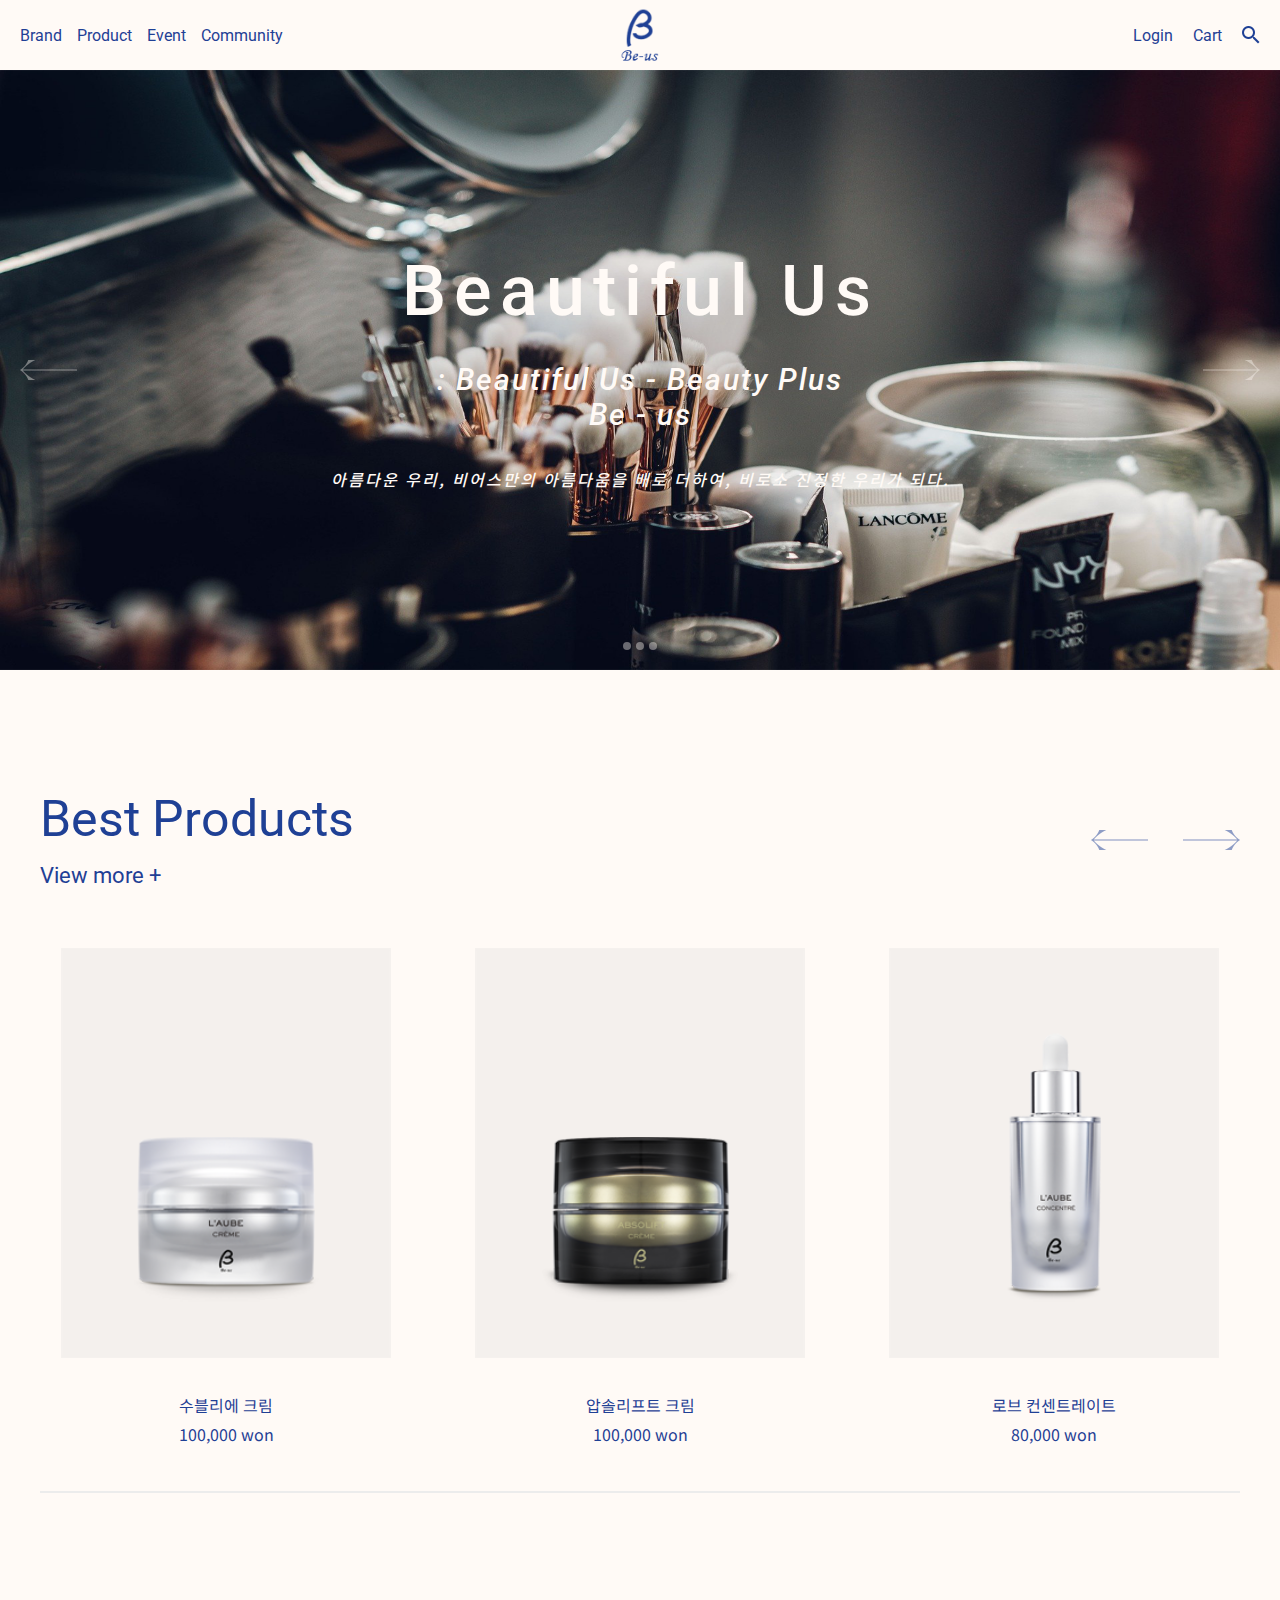
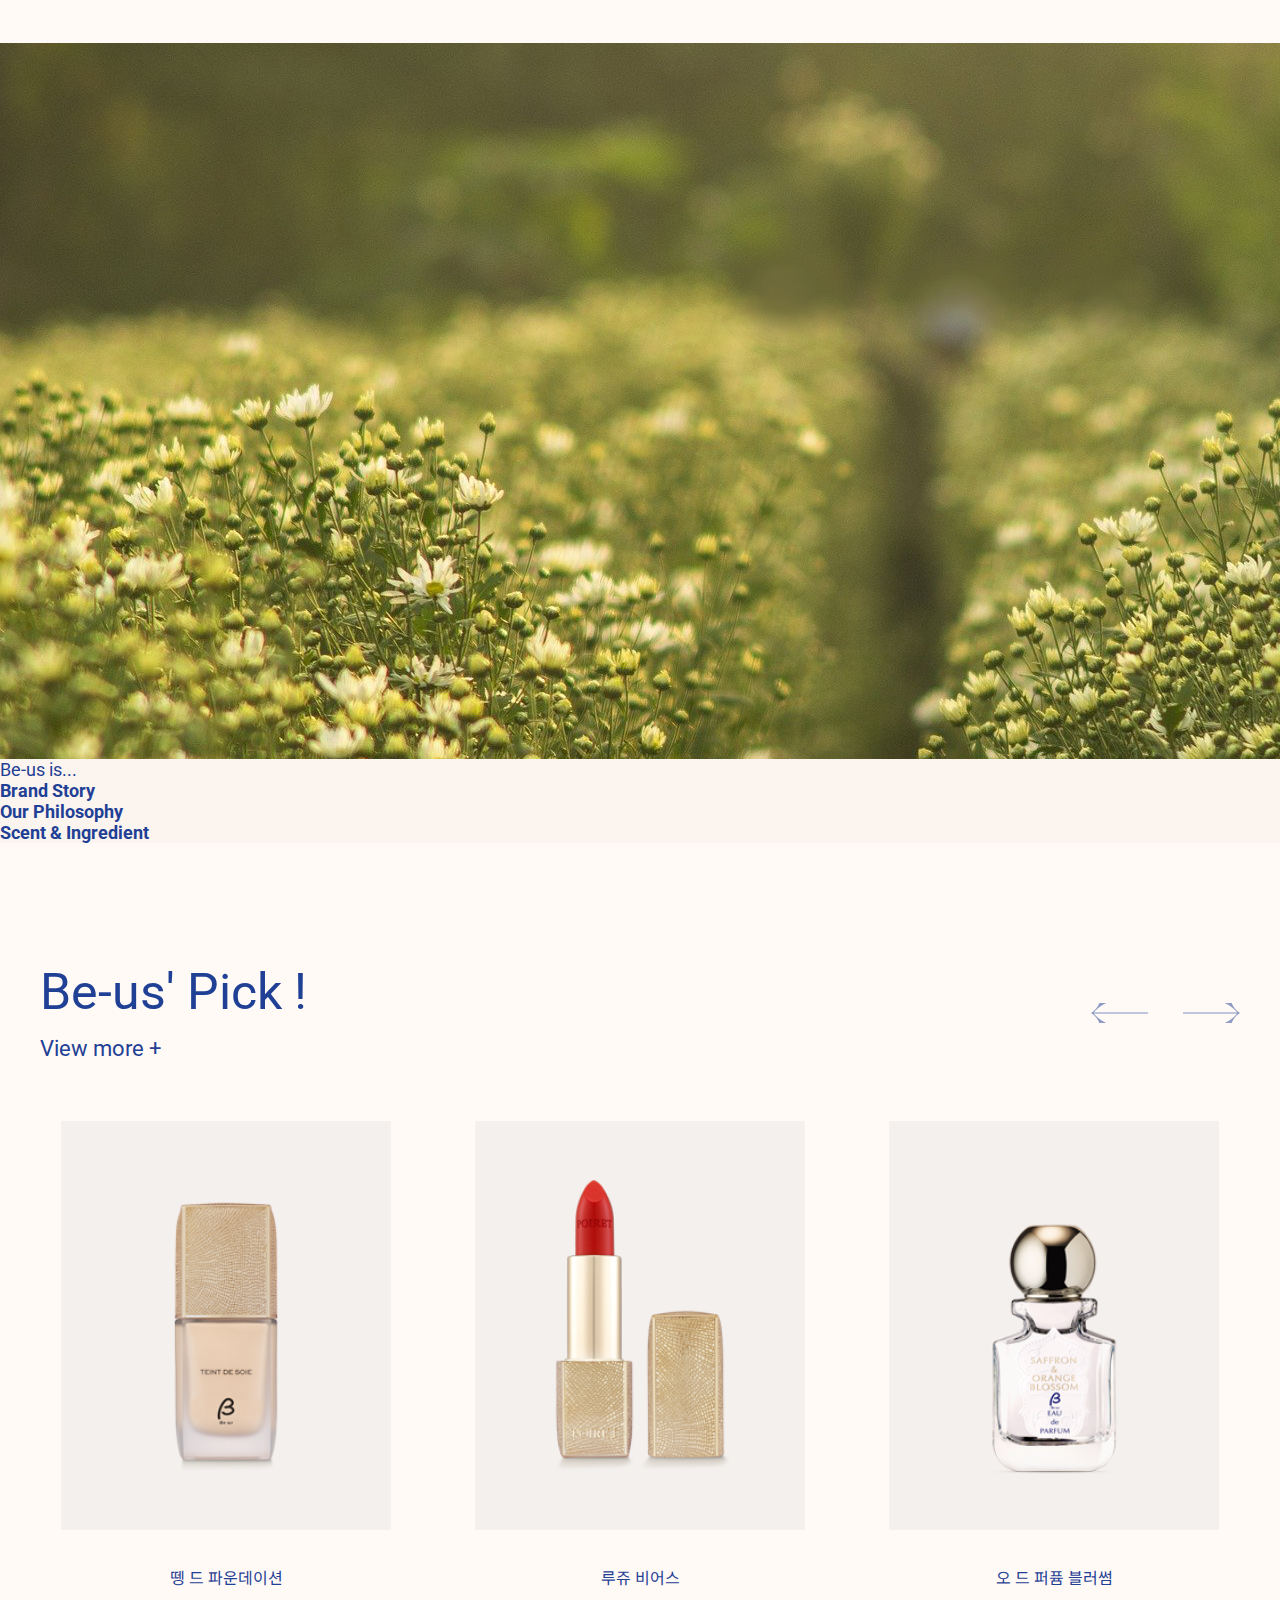
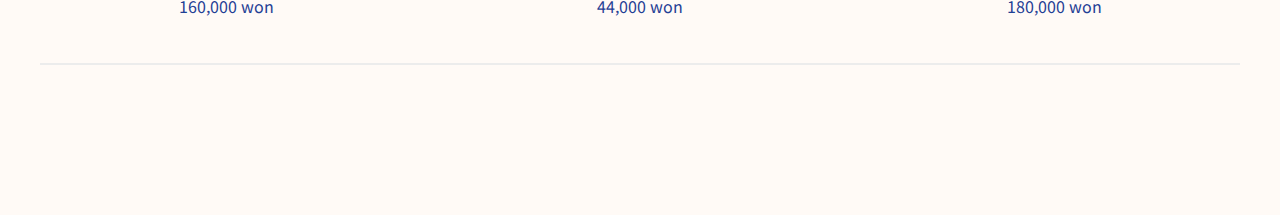
==== index.html @ ae85f1b4 "Add files via upload" ====
<!DOCTYPE html>
<html lang="ko">
    <head>
        <meta charset="UTF-8">
        <meta name="Description" content="Be-us main">
        <meta name="Author" content="Suu01">  
        <meta http-equiv="X-UA-Compatible" content="IE=edge">
        <meta name="viewport" content="width=device-width, initial-scale=1.0"> 
        <title>Be-us</title>
        <link rel="stylesheet" href="css/index.css">
        <link rel="shortcut icon" href="images/beus.ico">
        <!-- 스크립트 추가하기 -->
        <!-- <script src=""></script> -->
        <!-- 슬라이드 이미지 다 추가 / 메인베너, 상품, 브랜드 -->
    </head>
    <body>
        <header>
            <div class="wrapper">
                <nav class="main-menu">
                    <ul class="gnb">
                        <li><a href="#">Brand</a></li>
                        <li><a href="#">Product</a></li>
                        <li><a href="#">Event</a></li>
                        <li><a href="#">Community</a></li>
                        <li><a href="#"><img src="./images/hamburger-btn.png" alt="햄버거 버튼"></a></li>
                    </ul>
                </nav>
    
                <div class="logo-wrap">
                    <a href="index.html"><img src="./images/logo.png" alt="비어스 메인 로고"></a>
                </div> 
                
                <div class="side-menu">
                    <ul>
                        <li><a href="#">Login</a></li>
                        <li><a href="#">Cart</a></li>
                        <li><a href="#"><img src="./images/search.png" alt="검색버튼"></a></li>
                    </ul>
                </div> 
            </div>
        </header>

        <main>
            <section class="main-slide">
                <div class="slide-img">
                    <img src="./images/mainbanner1.png" alt="mainbanner1">
                </div> 

                <div class="mban-slide-icon-l">
                    <a href="#"><img src="./images/slide-btn-left-h.png" alt=""></a>
                </div> 

                <div class="mban-slide-icon-r">
                    <a href="#"><img src="./images/slide-btn-right-h.png" alt=""></a>
                </div> 

                <div class="banner-txt">
                    <div class="txt">
                        <h2 class="ban1-title">Beautiful Us</h2>
                        <p class="ban1-des1">
                            : Beautiful Us - Beauty Plus <br /> Be - us
                        </p>
                        <p class="ban1-des2">아름다운 우리, 비어스만의 아름다움을 배로 더하여, 비로소 진정한 우리가 되다. </p>
                    </div> 
                </div> 

                <div class="mban-btm-icon">
                    <a href="#"></a>
                    <a href="#"></a>
                    <a href="#"></a>
                </div> 
            </section>

            <section class="pd-sec">
                <div class="pd-wrap">
                    <div class="pd-area-title">
                        <h2>Best Products</h2>
                        <a href="#">View more +</a>
                    </div> 
    
                    <div class="slide-icon">
                        <a href="#"><img src="./images/slide-btn-left-p-h.png" alt="slide-btn"></a>
                        <a href="#"><img src="./images/slide-btn-right-p-h.png" alt=""></a>
                    </div>
    
                    <div class="product">
                        <ul class="pd">
                            <li>
                                <a href="#">
                                    <div class="pd-img">
                                        <img src="./images/pd2.png" alt="pd2">
                                    </div>
                                    <div class="pd-txt">
                                        <p>수블리에 크림</p>
                                        <p>100,000 won</p>
                                    </div>
                                </a>
                            </li>
                            <li>
                                <a href="#">
                                    <div class="pd-img">
                                        <img src="./images/pd3.png" alt="pd3">
                                    </div>
                                    <div class="pd-txt">
                                        <p>압솔리프트 크림</p>
                                        <p>100,000 won</p>
                                    </div>
                                </a>
                            </li>
                            <li>
                                <a href="#">
                                    <div class="pd-img">
                                        <img src="./images/pd4.png" alt="pd4">
                                    </div>
                                    <div class="pd-txt">
                                        <p>로브 컨센트레이트</p>
                                        <p>80,000 won</p>
                                    </div>
                                </a>
                            </li>
                            <li>
                                <a href="#">
                                    <div class="pd-img">
                                        <img src="./images/pd5.png" alt="pd5">
                                    </div>
                                    <div class="pd-txt">
                                        <p>압솔리프트 세럼</p>
                                        <p>85,000 won</p>
                                    </div>
                                </a>
                            </li>
                        </ul>
                        <div class="pd-line">
                        </div>
                    </div> 
                </div>
            </section>

            <section class="brand">
                <div class="brand-img">
                    <img src="./images/bgimg1.png" alt="brand-slide-img-1">
                </div>
                <div class="brand-des">
                    <p>Be-us is...</p>
                    <div class="brand-text">
                            <h2><a href="#">Brand Story</a></h2>
                            <h2><a href="#">Our Philosophy</a></h2>
                            <h2><a href="#">Scent & Ingredient</a></h2>
                    </div>
                </div>
            </section>

            <section class="pd-sec">
                <div class="pd-wrap">
                    <div class="pd-area-title">
                        <h2>Be-us' Pick !</h2>
                        <a href="#">View more +</a>
                    </div> 
    
                    <div class="slide-icon">
                        <a href="#"><img src="./images/slide-btn-left-p-h.png" alt="slide-btn"></a>
                        <a href="#"><img src="./images/slide-btn-right-p-h.png" alt=""></a>
                    </div>
    
                    <div class="product">
                        <ul class="pd">
                            <li>
                                <a href="#">
                                    <div class="pd-img">
                                        <img src="./images/pd2-2.png" alt="pd2-2">
                                    </div>
                                    <div class="pd-txt">
                                        <p>뗑 드 파운데이션</p>
                                        <p>160,000 won</p>
                                    </div>
                                </a>
                            </li>
                            <li>
                                <a href="#">
                                    <div class="pd-img">
                                        <img src="./images/pd2-3.png" alt="pd2-3">
                                    </div>
                                    <div class="pd-txt">
                                        <p>루쥬 비어스</p>
                                        <p>44,000 won</p>
                                    </div>
                                </a>
                            </li>
                            <li>
                                <a href="#">
                                    <div class="pd-img">
                                        <img src="./images/pd2-4.png" alt="pd2-4">
                                    </div>
                                    <div class="pd-txt">
                                        <p>오 드 퍼퓸 블러썸</p>
                                        <p>180,000 won</p>
                                    </div>
                                </a>
                            </li>
                            <li>
                                <a href="#">
                                    <div class="pd-img">
                                        <img src="./images/pd2-5.png" alt="pd2-5">
                                    </div>
                                    <div class="pd-txt">
                                        <p>립글로스 비어스</p>
                                        <p>40,000 won</p>
                                    </div>
                                </a>
                            </li>
                        </ul>
                        <div class="pd-line">
                        </div>
                    </div> 
                </div>
            </section>
        </main>

        <footer>

        </footer>
    </body>
</html>
---- css/index.css ----
@import url("https://fonts.googleapis.com/css2?family=Roboto:ital,wght@0,100;0,300;0,400;0,500;0,700;0,900;1,100;1,300;1,400;1,500;1,700;1,900&display=swap");
@import url("https://fonts.googleapis.com/css2?family=Noto+Sans+KR:wght@100;300;400;500;700;900&display=swap");
* {
  margin: 0;
  padding: 0;
  -webkit-box-sizing: border-box;
          box-sizing: border-box;
}

body {
  margin: 0 auto;
  font-family: "Roboto", "Noto Sans KR", sans-serif;
  color: #1f4095;
  background-color: #fbf4ef;
}

ul,
ol,
li {
  list-style: none;
}

a {
  display: block;
  font-size: 18px;
  text-decoration: none;
  color: #1f4095;
}

p {
  font-size: 18px;
}

span {
  font-size: 18px;
  display: block;
}

img {
  display: block;
}

h1 {
  font-size: 2em;
}

h2 {
  font-size: 1.6em;
}

h3 {
  font-size: 1.4em;
}

h4 {
  font-size: 1.2em;
}

header,
nav,
main,
section,
article,
aside,
footer {
  display: block;
}

body {
  padding-top: 60px;
}

@media screen and (min-width: 768px) {
  body {
    padding-top: 70px;
  }
}

@media screen and (min-width: 1320px) {
  body {
    padding-top: 80px;
  }
}

header {
  position: fixed;
  top: 0;
  left: 0;
  width: 100%;
  height: 60px;
  z-index: 1;
  background-color: #fffaf6;
}

@media screen and (min-width: 768px) {
  header {
    height: 70px;
  }
}

@media screen and (min-width: 1320px) {
  header {
    height: 80px;
  }
}

header div.wrapper {
  width: 100%;
  height: 100%;
  padding: 0 20px;
  display: -webkit-box;
  display: -ms-flexbox;
  display: flex;
  -webkit-box-pack: justify;
      -ms-flex-pack: justify;
          justify-content: space-between;
  -webkit-box-align: center;
      -ms-flex-align: center;
          align-items: center;
}

@media screen and (min-width: 1320px) {
  header div.wrapper {
    max-width: 1320px;
    margin: 0 auto;
  }
}

header div.wrapper nav.main-menu ul.gnb {
  display: -webkit-box;
  display: -ms-flexbox;
  display: flex;
  -webkit-box-pack: justify;
      -ms-flex-pack: justify;
          justify-content: space-between;
  -ms-flex-line-pack: center;
      align-content: center;
}

header div.wrapper nav.main-menu ul.gnb li {
  display: none;
}

@media screen and (min-width: 768px) {
  header div.wrapper nav.main-menu ul.gnb li {
    display: block;
    margin-right: 15px;
  }
}

@media screen and (min-width: 1320px) {
  header div.wrapper nav.main-menu ul.gnb li {
    margin-right: 35px;
  }
}

header div.wrapper nav.main-menu ul.gnb li:last-child {
  display: block;
}

@media screen and (min-width: 768px) {
  header div.wrapper nav.main-menu ul.gnb li:last-child {
    display: none;
  }
}

header div.wrapper nav.main-menu ul.gnb li a:hover {
  text-decoration: underline;
}

@media screen and (min-width: 768px) {
  header div.wrapper nav.main-menu ul.gnb li a {
    font-size: 16px;
  }
}

@media screen and (min-width: 1320px) {
  header div.wrapper nav.main-menu ul.gnb li a {
    font-size: 18px;
  }
}

header div.wrapper div.logo-wrap {
  position: absolute;
  top: 50%;
  left: 50%;
  -webkit-transform: translate(-50%, -50%);
          transform: translate(-50%, -50%);
}

header div.wrapper div.logo-wrap a img {
  width: 32px;
  height: auto;
}

@media screen and (min-width: 768px) {
  header div.wrapper div.logo-wrap a img {
    width: 37px;
  }
}

@media screen and (min-width: 1320px) {
  header div.wrapper div.logo-wrap a img {
    width: auto;
  }
}

@media screen and (min-width: 768px) {
  header div.wrapper div.side-menu ul {
    display: -webkit-box;
    display: -ms-flexbox;
    display: flex;
    -webkit-box-pack: justify;
        -ms-flex-pack: justify;
            justify-content: space-between;
    -webkit-box-align: center;
        -ms-flex-align: center;
            align-items: center;
  }
}

header div.wrapper div.side-menu ul li {
  display: none;
}

@media screen and (min-width: 768px) {
  header div.wrapper div.side-menu ul li {
    display: block;
    margin-left: 20px;
  }
}

@media screen and (min-width: 1320px) {
  header div.wrapper div.side-menu ul li {
    margin-left: 35px;
  }
}

header div.wrapper div.side-menu ul li:last-child {
  display: block;
}

header div.wrapper div.side-menu ul li:last-child:hover {
  opacity: 0.5;
}

header div.wrapper div.side-menu ul li a:hover {
  text-decoration: underline;
}

@media screen and (min-width: 768px) {
  header div.wrapper div.side-menu ul li a {
    font-size: 16px;
  }
}

@media screen and (min-width: 1320px) {
  header div.wrapper div.side-menu ul li a {
    font-size: 18px;
  }
}

main {
  width: 100%;
}

main section.main-slide {
  position: relative;
  width: 100%;
}

main section.main-slide div.slide-img {
  width: 100%;
  height: 400px;
}

@media screen and (min-width: 768px) {
  main section.main-slide div.slide-img {
    height: 600px;
  }
}

@media screen and (min-width: 1320px) {
  main section.main-slide div.slide-img {
    height: 843px;
  }
}

main section.main-slide div.slide-img img {
  width: 100%;
  height: 100%;
}

main section.main-slide div.mban-slide-icon-l {
  display: none;
}

@media screen and (min-width: 768px) {
  main section.main-slide div.mban-slide-icon-l {
    display: block;
    padding: 0 20px;
    position: absolute;
    top: 50%;
    left: 0;
    -webkit-transform: translate(0, -50%);
            transform: translate(0, -50%);
  }
}

@media screen and (min-width: 768px) {
  main section.main-slide div.mban-slide-icon-l a img {
    opacity: 0.4;
  }
  main section.main-slide div.mban-slide-icon-l a img:hover {
    opacity: 1;
  }
}

main section.main-slide div.mban-slide-icon-r {
  display: none;
}

@media screen and (min-width: 768px) {
  main section.main-slide div.mban-slide-icon-r {
    display: block;
    padding: 0 20px;
    position: absolute;
    top: 50%;
    right: 0;
    -webkit-transform: translate(0, -50%);
            transform: translate(0, -50%);
  }
}

@media screen and (min-width: 768px) {
  main section.main-slide div.mban-slide-icon-r a img {
    opacity: 0.4;
  }
  main section.main-slide div.mban-slide-icon-r a img:hover {
    opacity: 1;
  }
}

main section.main-slide div.banner-txt {
  position: absolute;
  top: 50%;
  left: 50%;
  width: 100%;
  padding: 0 20px;
  text-align: center;
  margin: 0 auto;
  -webkit-transform: translate(-50%, -50%);
          transform: translate(-50%, -50%);
}

@media screen and (min-width: 768px) {
  main section.main-slide div.banner-txt {
    width: 655px;
  }
}

@media screen and (min-width: 768px) {
  main section.main-slide div.banner-txt {
    width: 1200px;
  }
}

main section.main-slide div.banner-txt div.txt {
  color: #fffaf6;
}

main section.main-slide div.banner-txt div.txt h2 {
  font-size: 40px;
  letter-spacing: 5px;
  margin-bottom: 30px;
}

@media screen and (min-width: 768px) {
  main section.main-slide div.banner-txt div.txt h2 {
    font-weight: 500;
    font-size: 70px;
    letter-spacing: 8px;
  }
}

@media screen and (min-width: 1320px) {
  main section.main-slide div.banner-txt div.txt h2 {
    font-size: 100px;
    letter-spacing: 10px;
    margin-bottom: 45px;
  }
}

main section.main-slide div.banner-txt div.txt p.ban1-des1 {
  font-size: 20px;
  font-weight: 500;
  font-style: italic;
  letter-spacing: 1px;
  margin-bottom: 35px;
}

@media screen and (min-width: 768px) {
  main section.main-slide div.banner-txt div.txt p.ban1-des1 {
    font-size: 30px;
    letter-spacing: 2px;
  }
}

@media screen and (min-width: 1320px) {
  main section.main-slide div.banner-txt div.txt p.ban1-des1 {
    font-size: 36px;
    margin-bottom: 50px;
    letter-spacing: 3px;
  }
}

main section.main-slide div.banner-txt div.txt p.ban1-des2 {
  font-family: "Noto Sans KR", sans-serif;
  display: none;
}

@media screen and (min-width: 768px) {
  main section.main-slide div.banner-txt div.txt p.ban1-des2 {
    display: block;
    font-weight: 500;
    font-size: 16px;
    font-style: italic;
    letter-spacing: 2px;
  }
}

@media screen and (min-width: 1320px) {
  main section.main-slide div.banner-txt div.txt p.ban1-des2 {
    font-size: 22px;
    letter-spacing: 2.5px;
  }
}

main section.main-slide div.mban-btm-icon {
  display: -webkit-box;
  display: -ms-flexbox;
  display: flex;
  position: absolute;
  bottom: 15px;
  left: 50%;
  -webkit-transform: translate(-50%, 0);
          transform: translate(-50%, 0);
  text-align: center;
  margin: 0 auto;
}

@media screen and (min-width: 768px) {
  main section.main-slide div.mban-btm-icon {
    bottom: 20px;
  }
}

@media screen and (min-width: 1320px) {
  main section.main-slide div.mban-btm-icon {
    bottom: 25px;
  }
}

main section.main-slide div.mban-btm-icon a {
  width: 8px;
  height: 8px;
  background-color: #fffaf6;
  opacity: 0.4;
  border-radius: 50%;
  margin-right: 5px;
}

main section.main-slide div.mban-btm-icon a:hover {
  opacity: 1;
}

main section.main-slide div.mban-btm-icon a:last-child {
  margin-right: 0;
}

main section.pd-sec {
  padding: 50px 20px;
  background-color: #fffaf6;
}

main section.pd-sec div.pd-wrap {
  position: relative;
  width: 100%;
  max-width: 1320px;
  margin: 0 auto;
}

@media screen and (min-width: 768px) {
  main section.pd-sec div.pd-wrap {
    padding: 70px 20px 100px 20px;
  }
}

main section.pd-sec div.pd-wrap div.pd-area-title {
  width: 100%;
}

main section.pd-sec div.pd-wrap div.pd-area-title h2 {
  font-weight: 400;
  font-size: 30px;
  margin-bottom: 10px;
}

@media screen and (min-width: 768px) {
  main section.pd-sec div.pd-wrap div.pd-area-title h2 {
    font-size: 50px;
    font-weight: 400;
    margin-bottom: 15px;
  }
}

main section.pd-sec div.pd-wrap div.pd-area-title a {
  font-size: 16px;
  margin-bottom: 30px;
}

@media screen and (min-width: 768px) {
  main section.pd-sec div.pd-wrap div.pd-area-title a {
    font-size: 22px;
    font-weight: 400;
    margin-bottom: 60px;
  }
}

main section.pd-sec div.pd-wrap div.pd-area-title a:hover {
  text-decoration: underline;
}

main section.pd-sec div.pd-wrap div.slide-icon {
  display: none;
}

@media screen and (min-width: 768px) {
  main section.pd-sec div.pd-wrap div.slide-icon {
    display: block;
    display: -webkit-box;
    display: -ms-flexbox;
    display: flex;
    position: absolute;
    top: 110px;
    right: 20px;
    -webkit-box-pack: end;
        -ms-flex-pack: end;
            justify-content: flex-end;
  }
}

main section.pd-sec div.pd-wrap div.slide-icon a {
  margin-left: 35px;
}

main section.pd-sec div.pd-wrap div.slide-icon a:first-child {
  margin-left: 0;
}

main section.pd-sec div.pd-wrap div.slide-icon a img {
  opacity: 0.5;
}

main section.pd-sec div.pd-wrap div.slide-icon a img:hover {
  opacity: 1;
}

main section.pd-sec div.pd-wrap div.product {
  width: 100%;
}

main section.pd-sec div.pd-wrap div.product ul.pd {
  width: 100%;
}

@media screen and (min-width: 768px) {
  main section.pd-sec div.pd-wrap div.product ul.pd {
    display: -webkit-box;
    display: -ms-flexbox;
    display: flex;
    -webkit-box-pack: justify;
        -ms-flex-pack: justify;
            justify-content: space-between;
  }
}

main section.pd-sec div.pd-wrap div.product ul.pd li {
  display: none;
}

@media screen and (min-width: 768px) {
  main section.pd-sec div.pd-wrap div.product ul.pd li {
    display: block;
    width: 31%;
  }
  main section.pd-sec div.pd-wrap div.product ul.pd li:last-child {
    display: none;
  }
}

@media screen and (min-width: 768px) and (min-width: 1320px) {
  main section.pd-sec div.pd-wrap div.product ul.pd li:last-child {
    display: block;
  }
}

@media screen and (min-width: 1320px) {
  main section.pd-sec div.pd-wrap div.product ul.pd li {
    width: 23%;
  }
}

main section.pd-sec div.pd-wrap div.product ul.pd li:first-child {
  display: block;
}

main section.pd-sec div.pd-wrap div.product ul.pd li a {
  width: 100%;
}

main section.pd-sec div.pd-wrap div.product ul.pd li a:hover {
  text-decoration: underline;
  font-weight: 500;
}

@media screen and (min-width: 768px) {
  main section.pd-sec div.pd-wrap div.product ul.pd li a div.pd-img {
    width: 100%;
  }
}

main section.pd-sec div.pd-wrap div.product ul.pd li a div.pd-img img {
  max-width: 280px;
  height: auto;
  margin: auto;
}

@media screen and (min-width: 768px) {
  main section.pd-sec div.pd-wrap div.product ul.pd li a div.pd-img img {
    width: 100%;
    max-width: 330px;
  }
}

main section.pd-sec div.pd-wrap div.product ul.pd li a div.pd-img img:hover {
  opacity: 0.4;
}

main section.pd-sec div.pd-wrap div.product ul.pd li a div.pd-txt {
  text-align: center;
  font-family: "Noto Sans KR", sans-serif;
  padding: 25px 0;
}

@media screen and (min-width: 768px) {
  main section.pd-sec div.pd-wrap div.product ul.pd li a div.pd-txt {
    padding: 35px 0 45px 0;
  }
}

main section.pd-sec div.pd-wrap div.product ul.pd li a div.pd-txt p {
  font-size: 16px;
}

main section.pd-sec div.pd-wrap div.product ul.pd li a div.pd-txt p:first-child {
  margin-bottom: 5px;
}

main section.pd-sec div.pd-wrap div.product div.pd-line {
  width: 280px;
  height: 2px;
  background-color: #ececec;
  margin: auto;
}

@media screen and (min-width: 768px) {
  main section.pd-sec div.pd-wrap div.product div.pd-line {
    width: 100%;
  }
}
/*# sourceMappingURL=index.css.map */
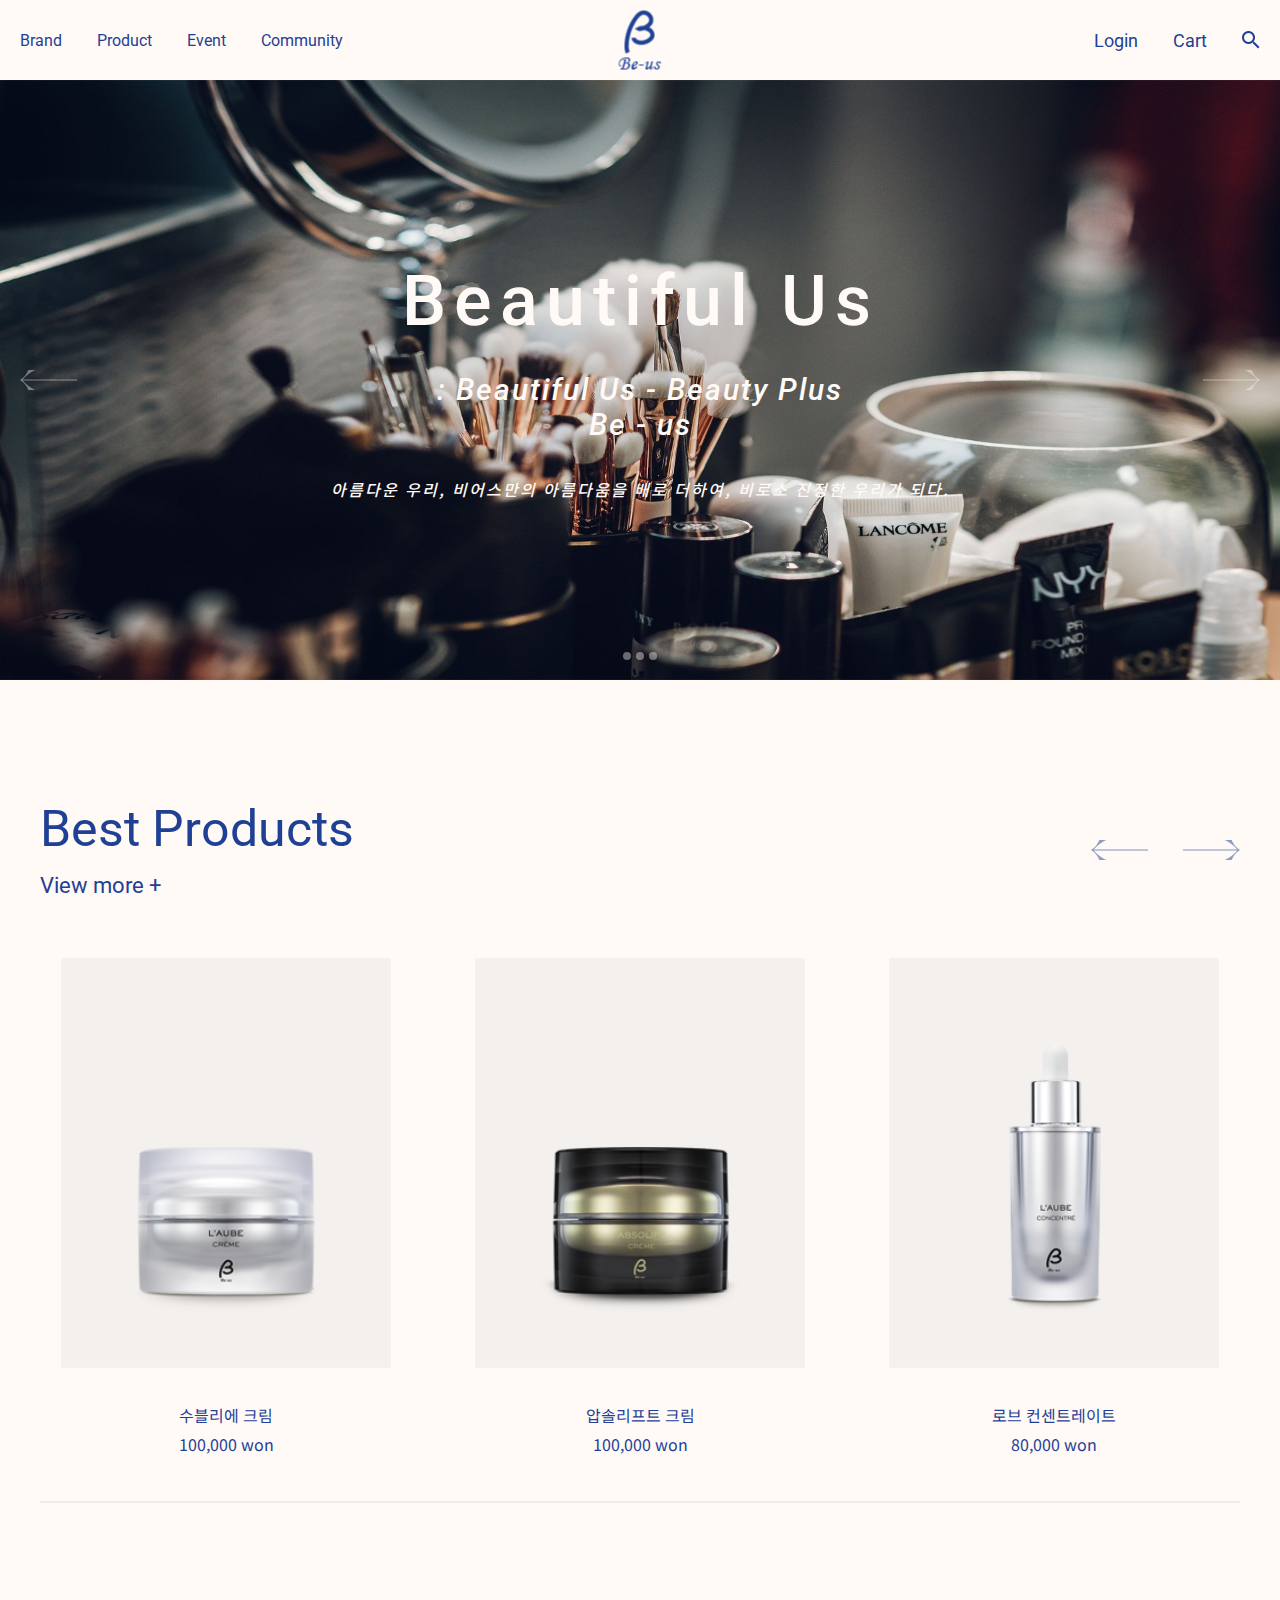
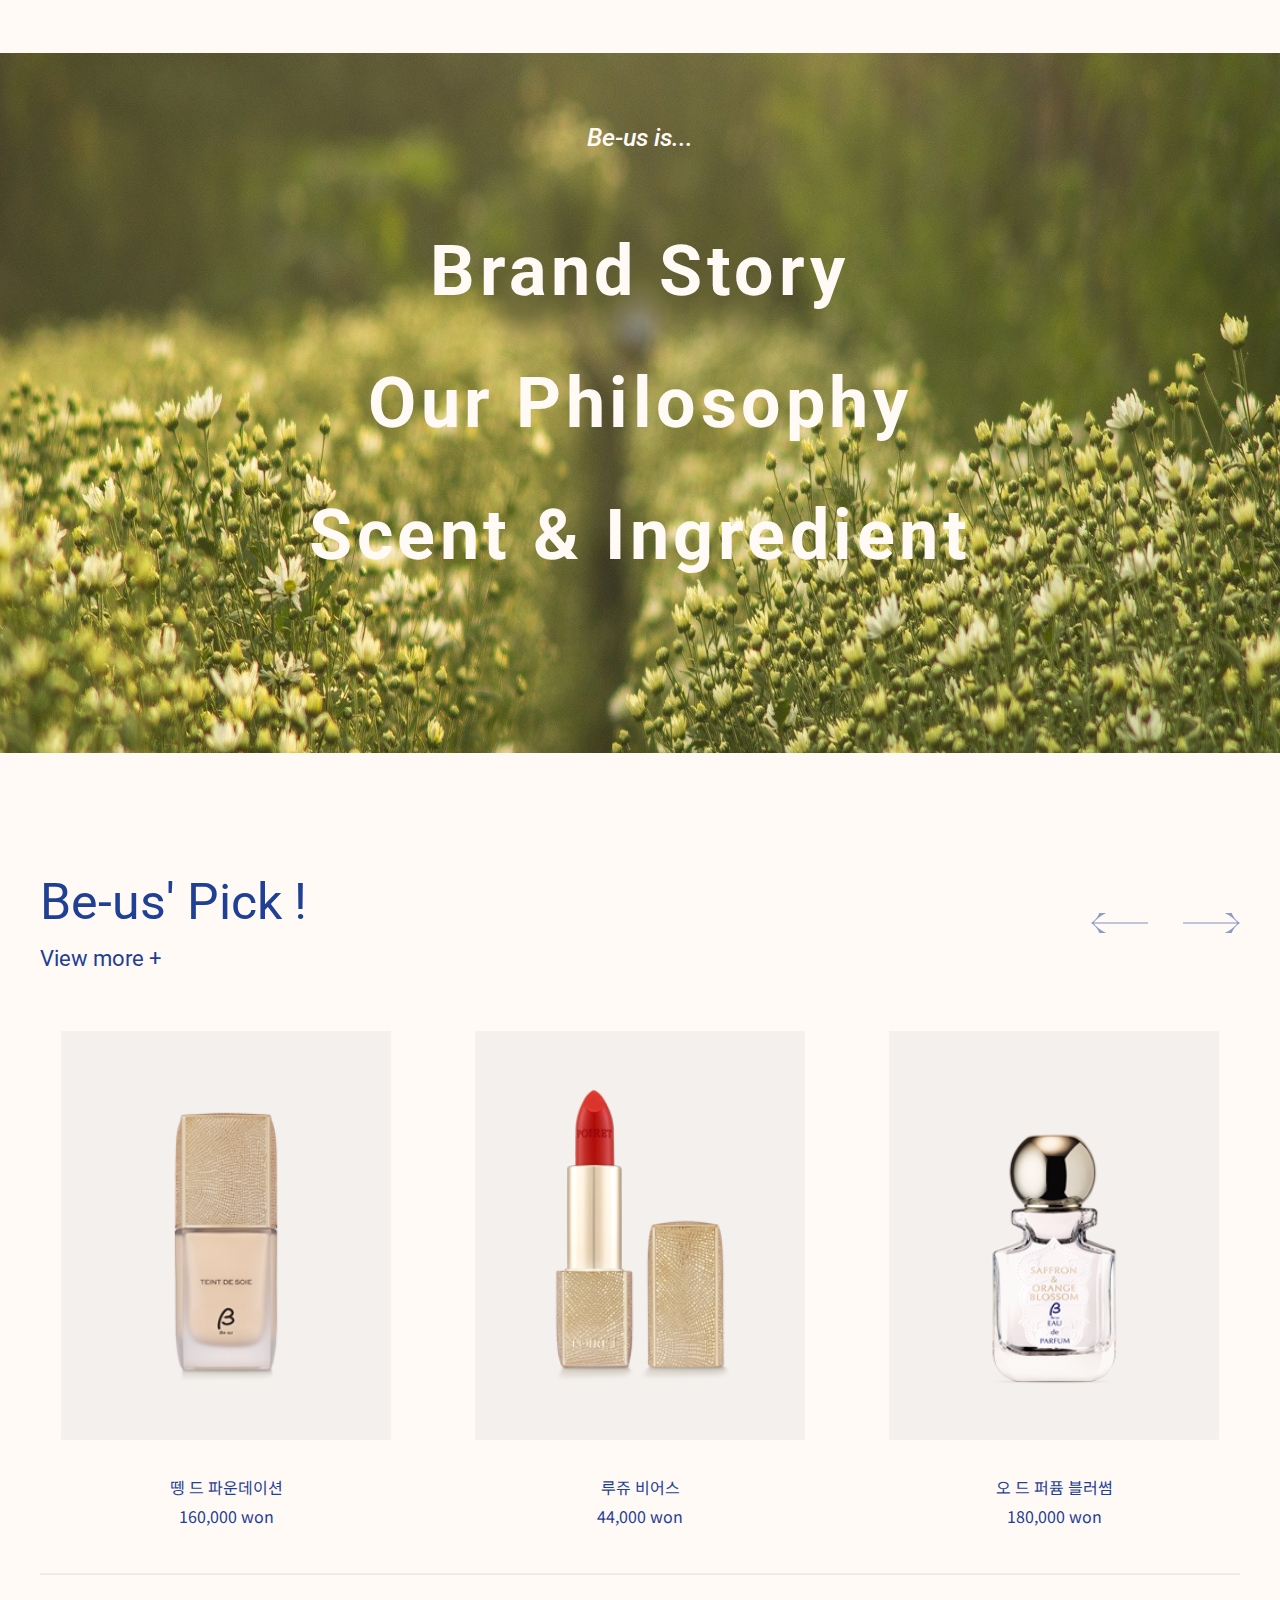
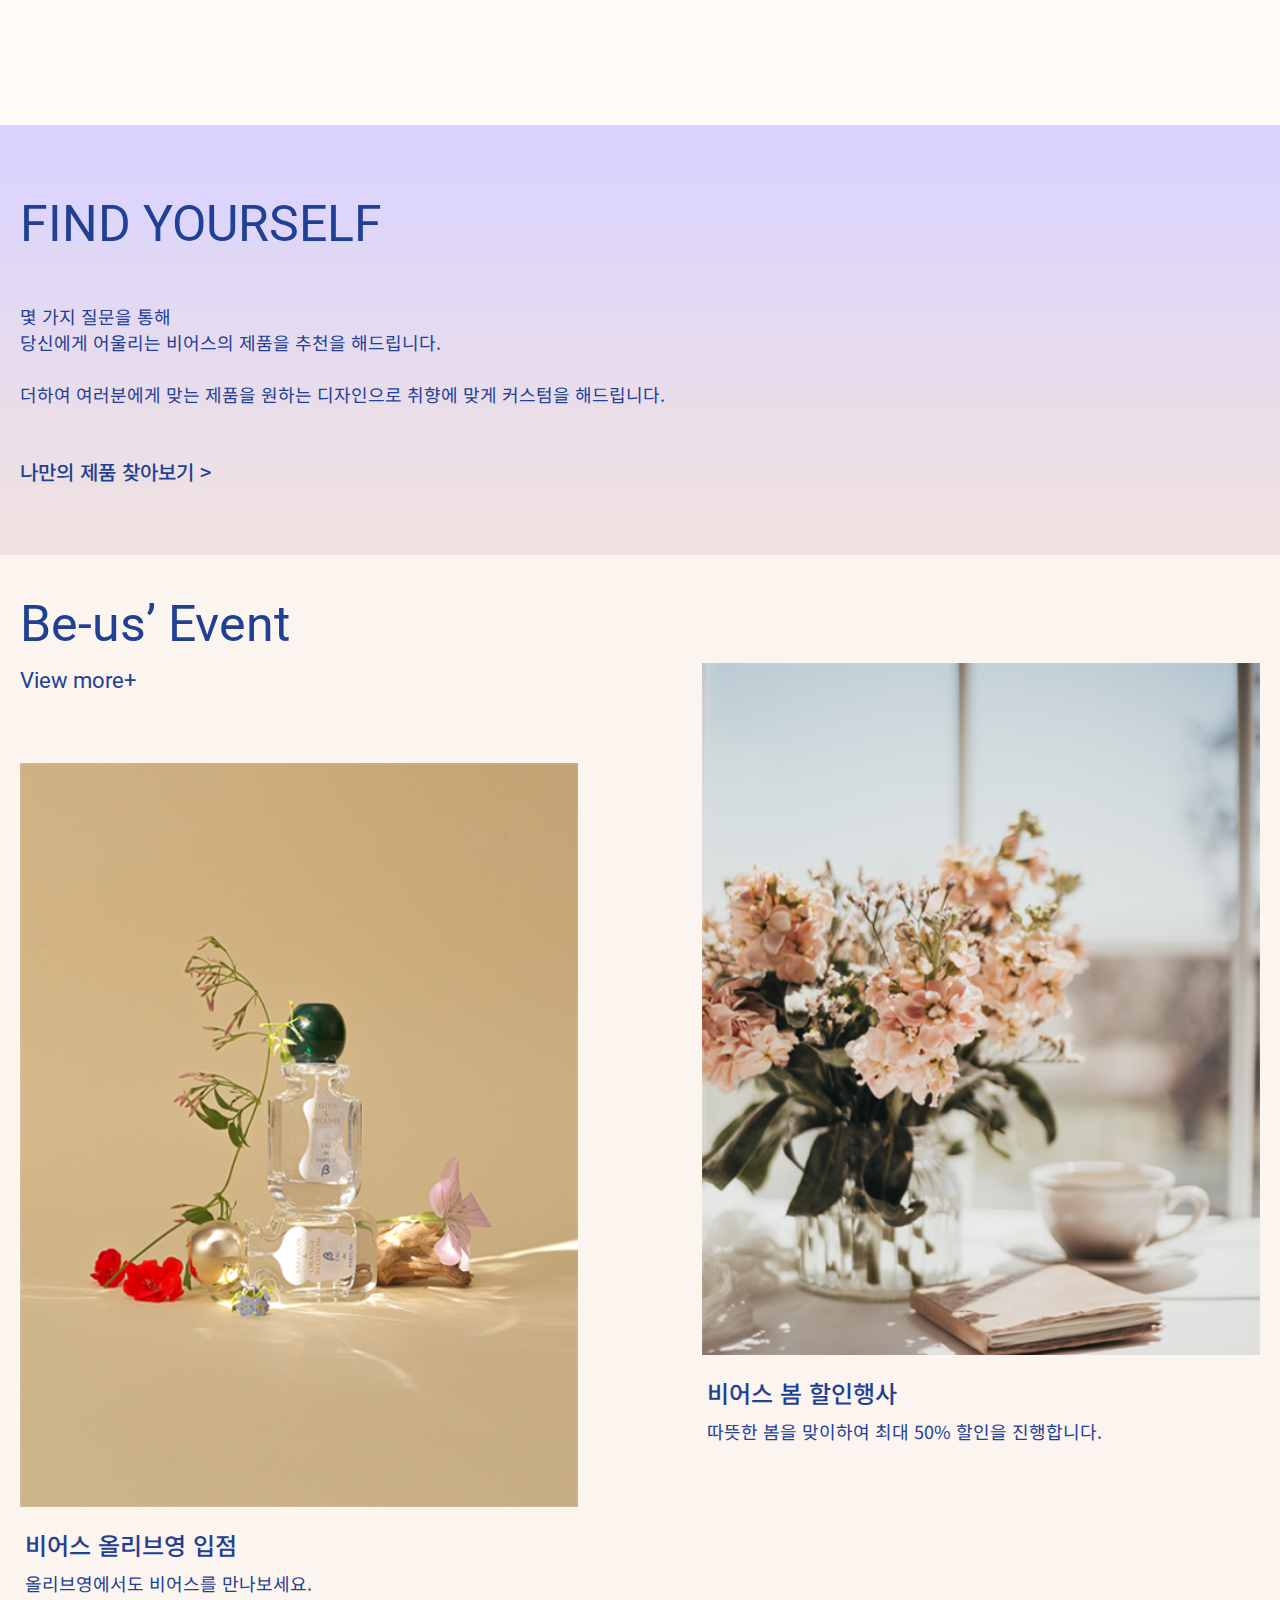
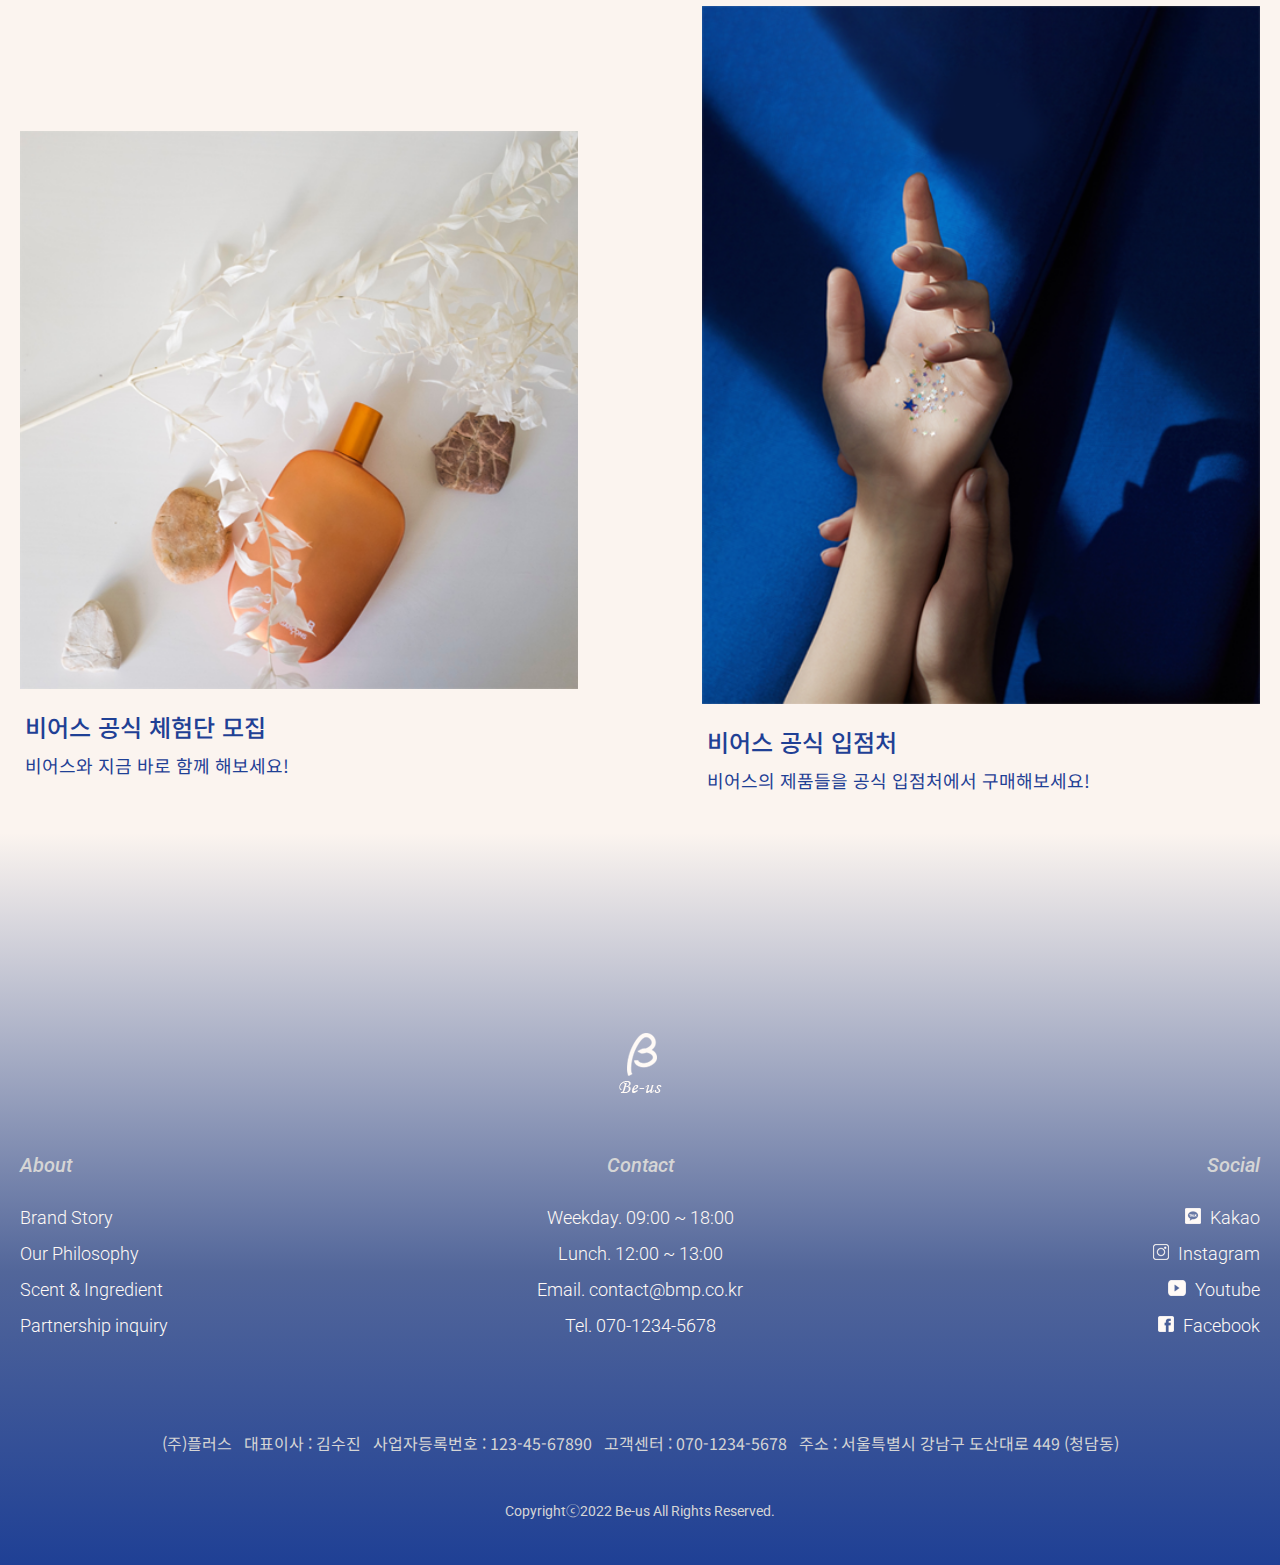
==== commit 726cf02d: "Add files via upload" ====
--- a/index.html
+++ b/index.html
@@ -9,7 +9,6 @@
         <title>Be-us</title>
         <link rel="stylesheet" href="css/index.css">
         <link rel="shortcut icon" href="images/beus.ico">
-        <!-- 스크립트 추가하기 -->
         <!-- <script src=""></script> -->
         <!-- 슬라이드 이미지 다 추가 / 메인베너, 상품, 브랜드 -->
     </head>
@@ -140,13 +139,11 @@
                 <div class="brand-img">
                     <img src="./images/bgimg1.png" alt="brand-slide-img-1">
                 </div>
-                <div class="brand-des">
-                    <p>Be-us is...</p>
-                    <div class="brand-text">
-                            <h2><a href="#">Brand Story</a></h2>
-                            <h2><a href="#">Our Philosophy</a></h2>
-                            <h2><a href="#">Scent & Ingredient</a></h2>
-                    </div>
+                <p class="be-us-is">Be-us is...</p>
+                <div class="brand-text">
+                        <h2><a href="#">Brand Story</a></h2>
+                        <h2><a href="#">Our Philosophy</a></h2>
+                        <h2><a href="#">Scent & Ingredient</a></h2>
                 </div>
             </section>
 
@@ -214,10 +211,131 @@
                     </div> 
                 </div>
             </section>
+
+            <section class="find">
+                <div class="find-wrap">
+                    <div class="find-ab">
+                        <h2>FIND YOURSELF</h2>
+                        <p class="find-mobile">
+                            몇 가지 질문을 통해 당신에게 어울리는<br> 비어스의 제품을 추천을 해드립니다.<br><br>
+                            더하여 여러분에게 맞는 제품을 원하는<br> 디자인으로 취향에 맞게  커스텀을 해드립니다.
+                        </p>
+                        <p class="find-tablet">
+                            몇 가지 질문을 통해<br> 당신에게 어울리는 비어스의 제품을 추천을 해드립니다.<br><br>
+                            더하여 여러분에게 맞는 제품을 원하는 디자인으로 취향에 맞게  커스텀을 해드립니다.
+                        </p>
+                        <a href="#">나만의 제품 찾아보기 ></a>
+                    </div>
+                </div>
+            </section>
+
+            <section class="event">
+                <div class="ev-wrapper">
+                    <div class="event-title">
+                        <h2>Be-us’ Event</h2>
+                        <p><a href="#">View more+</a></p>
+                    </div>
+    
+                    <div class="event-des">
+                        <div class="ev-flex-b1">
+                            <div class="ev1 ev">
+                                <div class="ev-img">
+                                    <a href="#"><img src="./images/ev1.png" alt="pd1"></a>
+                                </div>
+                                <div class="ev-img-des">
+                                    <a href="#">
+                                        <h3>비어스 올리브영 입점</h3>
+                                        <p>올리브영에서도 비어스를 만나보세요.</p>
+                                    </a>
+                                </div>
+                            </div>
+    
+                            <div class="ev2 ev">
+                                <div class="ev-img">
+                                    <a href="#"><img src="./images/ev2.png" alt="pd1"></a>
+                                </div> 
+                                <div class="ev-img-des">
+                                    <a href="#">
+                                        <h3>비어스 봄 할인행사</h3>
+                                        <p>따뜻한 봄을 맞이하여 최대 50% 할인을 진행합니다.</p>
+                                    </a>
+                                </div>
+                            </div>
+                        </div>
+    
+                        <div class="ev-flex-b2">
+                            <div class="ev3 ev">
+                                <div class="ev-img">
+                                    <a href="#"><img src="./images/ev3.png" alt="pd1"></a>
+                                </div> 
+                                <div class="ev-img-des">
+                                    <a href="#">
+                                        <h3>비어스 공식 체험단 모집</h3>
+                                        <p>비어스와 지금 바로 함께 해보세요!</p>
+                                    </a>
+                                </div>
+                            </div>
+    
+                            <div class="ev4 ev">
+                                <div class="ev-img">
+                                    <a href="#"><img src="./images/ev4.png" alt="pd1"></a>
+                                </div>
+                                <div class="ev-img-des">
+                                    <a href="#">
+                                        <h3>비어스 공식 입점처</h3>
+                                        <p>비어스의 제품들을 공식 입점처에서 구매해보세요!</p>
+                                    </a>
+                                </div> 
+                            </div>
+                        </div>
+    
+                    </div>
+                </div>
+            </section> 
         </main>
 
         <footer>
-
+            <div class="footer-wrap">
+                <div class="footer-logo">
+                    <img src="images/footer-logo.png" alt="로고">
+                </div>
+                <div class="footer-des">
+                    <div class="copy-d">
+                        <div class="about">
+                            <h4>About</h4>
+                            <ul>
+                                <li><a href="#">Brand Story</a></li>
+                                <li><a href="#">Our Philosophy</a></li>
+                                <li><a href="#">Scent & Ingredient</a></li>
+                                <li><a href="#">Partnership inquiry</a></li>
+                            </ul>
+                        </div>
+                        <div class="contact">
+                            <h4>Contact</h4>
+                            <ul>
+                                <li>Weekday. 09:00 ~ 18:00</li>
+                                <li>Lunch. 12:00 ~ 13:00</li>
+                                <li>Email. contact@bmp.co.kr</li>
+                                <li>Tel. 070-1234-5678</li>
+                            </ul>
+                        </div>
+                        <div class="social">
+                            <h4>Social</h4>
+                            <ul>
+                                <li><a href="#"><img src="images/kakao.png" alt="카카오"> Kakao</a></li>
+                                <li><a href="#"><img src="images/instagram.png" alt="인스타"> Instagram</a></li>
+                                <li><a href="#"><img src="images/youtube.png" alt="유튜브"> Youtube</a></li>
+                                <li><a href="#"><img src="images/facebook.png" alt="페이스북"> Facebook</a></li>
+                            </ul>
+                        </div>
+                    </div>
+                    <div class="copy">
+                        <p class="footer-bottom-m">(주)플러스<br> 대표이사 : 김수진<br> 사업자등록번호 : 123-45-67890<br> 고객센터 : 070-1234-5678<br> 주소 : 서울특별시 강남구 도산대로 449 (청담동)</p>
+                        <p class="footer-bottom-p">(주)플러스&nbsp;&nbsp; 대표이사 : 김수진&nbsp;&nbsp; 사업자등록번호 : 123-45-67890&nbsp;&nbsp; 고객센터 : 070-1234-5678&nbsp;&nbsp; 주소 : 서울특별시 강남구 도산대로 449 (청담동)</p>
+                        <p class="copyright">Copyrightⓒ2022 Be-us All Rights Reserved.</p>
+                    </div>
+                </div>
+            </div>
         </footer>
     </body>
 </html>--- a/css/index.css
+++ b/css/index.css
@@ -72,12 +72,6 @@
 
 @media screen and (min-width: 768px) {
   body {
-    padding-top: 70px;
-  }
-}
-
-@media screen and (min-width: 1320px) {
-  body {
     padding-top: 80px;
   }
 }
@@ -93,12 +87,6 @@
 }
 
 @media screen and (min-width: 768px) {
-  header {
-    height: 70px;
-  }
-}
-
-@media screen and (min-width: 1320px) {
   header {
     height: 80px;
   }
@@ -144,12 +132,6 @@
 @media screen and (min-width: 768px) {
   header div.wrapper nav.main-menu ul.gnb li {
     display: block;
-    margin-right: 15px;
-  }
-}
-
-@media screen and (min-width: 1320px) {
-  header div.wrapper nav.main-menu ul.gnb li {
     margin-right: 35px;
   }
 }
@@ -194,12 +176,6 @@
 }
 
 @media screen and (min-width: 768px) {
-  header div.wrapper div.logo-wrap a img {
-    width: 37px;
-  }
-}
-
-@media screen and (min-width: 1320px) {
   header div.wrapper div.logo-wrap a img {
     width: auto;
   }
@@ -226,12 +202,6 @@
 @media screen and (min-width: 768px) {
   header div.wrapper div.side-menu ul li {
     display: block;
-    margin-left: 20px;
-  }
-}
-
-@media screen and (min-width: 1320px) {
-  header div.wrapper div.side-menu ul li {
     margin-left: 35px;
   }
 }
@@ -246,12 +216,6 @@
 
 header div.wrapper div.side-menu ul li a:hover {
   text-decoration: underline;
-}
-
-@media screen and (min-width: 768px) {
-  header div.wrapper div.side-menu ul li a {
-    font-size: 16px;
-  }
 }
 
 @media screen and (min-width: 1320px) {
@@ -679,4 +643,692 @@
     width: 100%;
   }
 }
+
+main section.brand {
+  position: relative;
+  width: 100%;
+  text-align: center;
+}
+
+main section.brand div.brand-img {
+  width: 100%;
+  height: auto;
+}
+
+main section.brand div.brand-img img {
+  width: 100%;
+  height: 450px;
+}
+
+@media screen and (min-width: 768px) {
+  main section.brand div.brand-img img {
+    height: 700px;
+  }
+}
+
+main section.brand p.be-us-is {
+  width: 100%;
+  position: absolute;
+  top: 0;
+  left: 0;
+  font-size: 18px;
+  font-style: italic;
+  font-weight: 500;
+  color: #fffaf6;
+  margin-top: 30px;
+}
+
+@media screen and (min-width: 768px) {
+  main section.brand p.be-us-is {
+    font-size: 25px;
+    margin-top: 70px;
+  }
+}
+
+main section.brand .brand-text {
+  width: 100%;
+  position: absolute;
+  top: 50%;
+  left: 50%;
+  -webkit-transform: translate(-50%, -50%);
+          transform: translate(-50%, -50%);
+}
+
+main section.brand .brand-text h2 {
+  margin-bottom: 25px;
+}
+
+@media screen and (min-width: 768px) {
+  main section.brand .brand-text h2 {
+    margin-bottom: 50px;
+  }
+}
+
+main section.brand .brand-text h2:last-child {
+  margin-bottom: 0;
+}
+
+main section.brand .brand-text h2 a {
+  font-size: 34px;
+  font-weight: 700;
+  letter-spacing: 2.5px;
+  color: #fffaf6;
+}
+
+@media screen and (min-width: 768px) {
+  main section.brand .brand-text h2 a {
+    font-size: 70px;
+    letter-spacing: 4.5px;
+  }
+}
+
+main section.brand .brand-text h2 a:hover {
+  color: #999999;
+}
+
+main section.find {
+  position: relative;
+  width: 100%;
+  height: 400px;
+  background: url(../images/gradient.png) no-repeat center;
+  background-size: cover;
+}
+
+@media screen and (min-width: 768px) {
+  main section.find {
+    height: 430px;
+  }
+}
+
+main section.find div.find-wrap {
+  width: 100%;
+  max-width: 1320px;
+  padding: 0 20px;
+  margin: 0 auto;
+}
+
+@media screen and (min-width: 768px) {
+  main section.find div.find-wrap {
+    padding: 0 20px;
+  }
+}
+
+main section.find div.find-wrap div.find-ab {
+  position: absolute;
+  top: 50%;
+  -webkit-transform: translate(0, -50%);
+          transform: translate(0, -50%);
+}
+
+main section.find div.find-wrap div.find-ab h2 {
+  font-weight: 400;
+  font-size: 30px;
+}
+
+@media screen and (min-width: 768px) {
+  main section.find div.find-wrap div.find-ab h2 {
+    font-weight: 400;
+    font-size: 50px;
+  }
+}
+
+main section.find div.find-wrap div.find-ab p.find-mobile {
+  font-family: "Noto Sans KR", sans-serif;
+  font-size: 16px;
+  margin: 50px 0;
+}
+
+@media screen and (min-width: 768px) {
+  main section.find div.find-wrap div.find-ab p.find-mobile {
+    display: none;
+  }
+}
+
+main section.find div.find-wrap div.find-ab p.find-tablet {
+  display: none;
+}
+
+@media screen and (min-width: 768px) {
+  main section.find div.find-wrap div.find-ab p.find-tablet {
+    display: block;
+    font-family: "Noto Sans KR", sans-serif;
+    font-size: 18px;
+    margin: 50px 0;
+  }
+}
+
+main section.find div.find-wrap div.find-ab a {
+  font-family: "Noto Sans KR", sans-serif;
+  font-size: 18px;
+  font-weight: 500;
+}
+
+@media screen and (min-width: 768px) {
+  main section.find div.find-wrap div.find-ab a {
+    font-size: 20px;
+  }
+}
+
+main section.find div.find-wrap div.find-ab a:hover {
+  text-decoration: underline;
+}
+
+main section.event {
+  width: 100%;
+}
+
+main section.event div.ev-wrapper {
+  width: 100%;
+  max-width: 1320px;
+  padding: 40px 20px;
+  margin: 0 auto;
+}
+
+main section.event div.ev-wrapper div.event-title {
+  width: 100%;
+}
+
+main section.event div.ev-wrapper div.event-title h2 {
+  font-weight: 400;
+  font-size: 30px;
+  margin-bottom: 10px;
+}
+
+@media screen and (min-width: 768px) {
+  main section.event div.ev-wrapper div.event-title h2 {
+    font-size: 50px;
+    font-weight: 400;
+    margin-bottom: 15px;
+  }
+}
+
+main section.event div.ev-wrapper div.event-title p a {
+  font-size: 16px;
+  margin-bottom: 30px;
+}
+
+@media screen and (min-width: 768px) {
+  main section.event div.ev-wrapper div.event-title p a {
+    font-size: 22px;
+    font-weight: 400;
+    margin-bottom: 70px;
+  }
+}
+
+@media screen and (min-width: 1320px) {
+  main section.event div.ev-wrapper div.event-title p a {
+    margin-bottom: 90px;
+  }
+}
+
+main section.event div.ev-wrapper div.event-title p a:hover {
+  text-decoration: underline;
+}
+
+main section.event div.ev-wrapper div.event-des {
+  width: 100%;
+}
+
+@media screen and (min-width: 1320px) {
+  main section.event div.ev-wrapper div.event-des {
+    padding: 0 70px;
+  }
+}
+
+main section.event div.ev-wrapper div.event-des .ev-flex-b1 {
+  width: 100%;
+}
+
+@media screen and (min-width: 768px) {
+  main section.event div.ev-wrapper div.event-des .ev-flex-b1 {
+    display: -webkit-box;
+    display: -ms-flexbox;
+    display: flex;
+    -webkit-box-pack: justify;
+        -ms-flex-pack: justify;
+            justify-content: space-between;
+  }
+}
+
+main section.event div.ev-wrapper div.event-des .ev-flex-b1 .ev {
+  width: 100%;
+  margin-bottom: 50px;
+}
+
+@media screen and (min-width: 768px) {
+  main section.event div.ev-wrapper div.event-des .ev-flex-b1 .ev {
+    width: 45%;
+  }
+}
+
+@media screen and (min-width: 768px) {
+  main section.event div.ev-wrapper div.event-des .ev-flex-b1 .ev {
+    margin-bottom: 90px;
+  }
+}
+
+main section.event div.ev-wrapper div.event-des .ev-flex-b1 .ev .ev-img {
+  width: 100%;
+}
+
+main section.event div.ev-wrapper div.event-des .ev-flex-b1 .ev .ev-img a {
+  width: 100%;
+}
+
+main section.event div.ev-wrapper div.event-des .ev-flex-b1 .ev .ev-img a img {
+  width: 100%;
+  height: auto;
+}
+
+@media screen and (min-width: 1320px) {
+  main section.event div.ev-wrapper div.event-des .ev-flex-b1 .ev .ev-img a img {
+    width: auto;
+  }
+}
+
+main section.event div.ev-wrapper div.event-des .ev-flex-b1 .ev .ev-img-des {
+  padding: 20px 5px 0 5px;
+  width: 100%;
+}
+
+@media screen and (min-width: 1320px) {
+  main section.event div.ev-wrapper div.event-des .ev-flex-b1 .ev .ev-img-des {
+    padding: 30px 10px 0 10px;
+  }
+}
+
+main section.event div.ev-wrapper div.event-des .ev-flex-b1 .ev .ev-img-des a {
+  width: 100%;
+}
+
+main section.event div.ev-wrapper div.event-des .ev-flex-b1 .ev .ev-img-des a:hover {
+  text-decoration: underline;
+}
+
+main section.event div.ev-wrapper div.event-des .ev-flex-b1 .ev .ev-img-des a h3 {
+  font-weight: 500;
+  font-family: "Noto Sans KR", sans-serif;
+  font-size: 24px;
+  margin-bottom: 6px;
+}
+
+@media screen and (min-width: 768px) {
+  main section.event div.ev-wrapper div.event-des .ev-flex-b1 .ev .ev-img-des a h3 {
+    margin-bottom: 8px;
+  }
+}
+
+@media screen and (min-width: 1320px) {
+  main section.event div.ev-wrapper div.event-des .ev-flex-b1 .ev .ev-img-des a h3 {
+    font-size: 30px;
+    margin-bottom: 10px;
+  }
+}
+
+main section.event div.ev-wrapper div.event-des .ev-flex-b1 .ev .ev-img-des a p {
+  font-weight: 400;
+  font-family: "Noto Sans KR", sans-serif;
+  font-size: 18px;
+}
+
+@media screen and (min-width: 1320px) {
+  main section.event div.ev-wrapper div.event-des .ev-flex-b1 .ev .ev-img-des a p {
+    font-size: 22px;
+  }
+}
+
+@media screen and (min-width: 768px) {
+  main section.event div.ev-wrapper div.event-des .ev-flex-b1 .ev2 {
+    margin-top: -100px;
+  }
+}
+
+@media screen and (min-width: 1320px) {
+  main section.event div.ev-wrapper div.event-des .ev-flex-b1 .ev2 {
+    margin-top: -115px;
+  }
+}
+
+main section.event div.ev-wrapper div.event-des .ev-flex-b2 {
+  width: 100%;
+}
+
+@media screen and (min-width: 768px) {
+  main section.event div.ev-wrapper div.event-des .ev-flex-b2 {
+    display: -webkit-box;
+    display: -ms-flexbox;
+    display: flex;
+    -webkit-box-pack: justify;
+        -ms-flex-pack: justify;
+            justify-content: space-between;
+  }
+}
+
+main section.event div.ev-wrapper div.event-des .ev-flex-b2 .ev {
+  width: 100%;
+  margin-bottom: 50px;
+}
+
+@media screen and (min-width: 768px) {
+  main section.event div.ev-wrapper div.event-des .ev-flex-b2 .ev {
+    width: 45%;
+  }
+}
+
+@media screen and (min-width: 768px) {
+  main section.event div.ev-wrapper div.event-des .ev-flex-b2 .ev {
+    margin-bottom: 0;
+  }
+}
+
+main section.event div.ev-wrapper div.event-des .ev-flex-b2 .ev .ev-img {
+  width: 100%;
+}
+
+main section.event div.ev-wrapper div.event-des .ev-flex-b2 .ev .ev-img a {
+  width: 100%;
+}
+
+main section.event div.ev-wrapper div.event-des .ev-flex-b2 .ev .ev-img a img {
+  width: 100%;
+  height: auto;
+}
+
+@media screen and (min-width: 1320px) {
+  main section.event div.ev-wrapper div.event-des .ev-flex-b2 .ev .ev-img a img {
+    width: auto;
+  }
+}
+
+main section.event div.ev-wrapper div.event-des .ev-flex-b2 .ev .ev-img-des {
+  padding: 20px 5px 0 5px;
+  width: 100%;
+}
+
+@media screen and (min-width: 1320px) {
+  main section.event div.ev-wrapper div.event-des .ev-flex-b2 .ev .ev-img-des {
+    padding: 30px 10px 0 10px;
+  }
+}
+
+main section.event div.ev-wrapper div.event-des .ev-flex-b2 .ev .ev-img-des a {
+  width: 100%;
+}
+
+main section.event div.ev-wrapper div.event-des .ev-flex-b2 .ev .ev-img-des a:hover {
+  text-decoration: underline;
+}
+
+main section.event div.ev-wrapper div.event-des .ev-flex-b2 .ev .ev-img-des a h3 {
+  font-weight: 500;
+  font-family: "Noto Sans KR", sans-serif;
+  font-size: 24px;
+  margin-bottom: 6px;
+}
+
+@media screen and (min-width: 768px) {
+  main section.event div.ev-wrapper div.event-des .ev-flex-b2 .ev .ev-img-des a h3 {
+    margin-bottom: 8px;
+  }
+}
+
+@media screen and (min-width: 1320px) {
+  main section.event div.ev-wrapper div.event-des .ev-flex-b2 .ev .ev-img-des a h3 {
+    font-size: 30px;
+    margin-bottom: 10px;
+  }
+}
+
+main section.event div.ev-wrapper div.event-des .ev-flex-b2 .ev .ev-img-des a p {
+  font-weight: 400;
+  font-family: "Noto Sans KR", sans-serif;
+  font-size: 18px;
+}
+
+@media screen and (min-width: 1320px) {
+  main section.event div.ev-wrapper div.event-des .ev-flex-b2 .ev .ev-img-des a p {
+    font-size: 22px;
+  }
+}
+
+@media screen and (min-width: 768px) {
+  main section.event div.ev-wrapper div.event-des .ev-flex-b2 .ev3 {
+    margin-top: 45px;
+  }
+}
+
+@media screen and (min-width: 768px) {
+  main section.event div.ev-wrapper div.event-des .ev-flex-b2 .ev4 {
+    margin-top: -80px;
+  }
+}
+
+@media screen and (min-width: 1320px) {
+  main section.event div.ev-wrapper div.event-des .ev-flex-b2 .ev4 {
+    margin-top: -100px;
+  }
+}
+
+footer {
+  /* Permalink - use to edit and share this gradient: https://colorzilla.com/gradient-editor/#fbf4ef+0,52669a+60,1f4095+100 */
+  background: #fbf4ef;
+  /* Old browsers */
+  /* FF3.6-15 */
+  /* Chrome10-25,Safari5.1-6 */
+  background: -webkit-gradient(linear, left top, left bottom, from(#fbf4ef), color-stop(60%, #52669a), to(#1f4095));
+  background: linear-gradient(to bottom, #fbf4ef 0%, #52669a 60%, #1f4095 100%);
+  /* W3C, IE10+, FF16+, Chrome26+, Opera12+, Safari7+ */
+  filter: progid:DXImageTransform.Microsoft.gradient( startColorstr='#fbf4ef', endColorstr='#1f4095',GradientType=0 );
+  /* IE6-9 */
+  background-size: cover;
+  width: 100%;
+}
+
+footer div.footer-wrap {
+  width: 100%;
+  max-width: 1320px;
+  margin: auto;
+  text-align: center;
+  padding: 0 20px;
+}
+
+footer div.footer-wrap .footer-logo {
+  width: 100%;
+  padding-top: 200px;
+  margin-bottom: 60px;
+}
+
+footer div.footer-wrap .footer-logo img {
+  margin: auto;
+}
+
+footer div.footer-wrap .footer-des {
+  width: 100%;
+}
+
+footer div.footer-wrap .footer-des .copy-d {
+  width: 100%;
+  position: relative;
+}
+
+@media screen and (min-width: 768px) {
+  footer div.footer-wrap .footer-des .copy-d {
+    display: -webkit-box;
+    display: -ms-flexbox;
+    display: flex;
+    -webkit-box-pack: justify;
+        -ms-flex-pack: justify;
+            justify-content: space-between;
+  }
+}
+
+footer div.footer-wrap .footer-des .copy-d .about {
+  margin-bottom: 50px;
+}
+
+@media screen and (min-width: 768px) {
+  footer div.footer-wrap .footer-des .copy-d .about {
+    text-align: left;
+  }
+}
+
+footer div.footer-wrap .footer-des .copy-d .about h4 {
+  color: #d5d5d5;
+  font-style: italic;
+  font-size: 20px;
+  font-weight: 500;
+  margin-bottom: 15px;
+}
+
+@media screen and (min-width: 768px) {
+  footer div.footer-wrap .footer-des .copy-d .about h4 {
+    margin-bottom: 30px;
+  }
+}
+
+footer div.footer-wrap .footer-des .copy-d .about ul li {
+  margin-bottom: 8px;
+}
+
+@media screen and (min-width: 768px) {
+  footer div.footer-wrap .footer-des .copy-d .about ul li {
+    margin-bottom: 15px;
+  }
+  footer div.footer-wrap .footer-des .copy-d .about ul li:last-child {
+    margin-bottom: 0;
+  }
+}
+
+footer div.footer-wrap .footer-des .copy-d .about ul li a {
+  color: #fffaf6;
+  font-weight: 300;
+}
+
+footer div.footer-wrap .footer-des .copy-d .about ul li a:hover {
+  text-decoration: underline;
+}
+
+footer div.footer-wrap .footer-des .copy-d .contact {
+  margin-bottom: 50px;
+}
+
+@media screen and (min-width: 768px) {
+  footer div.footer-wrap .footer-des .copy-d .contact {
+    position: absolute;
+    left: 50%;
+    -webkit-transform: translate(-50%, 0);
+            transform: translate(-50%, 0);
+  }
+}
+
+footer div.footer-wrap .footer-des .copy-d .contact h4 {
+  color: #d5d5d5;
+  font-style: italic;
+  font-size: 20px;
+  font-weight: 500;
+  margin-bottom: 15px;
+}
+
+@media screen and (min-width: 768px) {
+  footer div.footer-wrap .footer-des .copy-d .contact h4 {
+    margin-bottom: 30px;
+  }
+}
+
+footer div.footer-wrap .footer-des .copy-d .contact ul li {
+  margin-bottom: 8px;
+  font-size: 18px;
+  font-weight: 300;
+  color: #fffaf6;
+}
+
+@media screen and (min-width: 768px) {
+  footer div.footer-wrap .footer-des .copy-d .contact ul li {
+    margin-bottom: 15px;
+  }
+  footer div.footer-wrap .footer-des .copy-d .contact ul li:last-child {
+    margin-bottom: 0;
+  }
+}
+
+@media screen and (min-width: 768px) {
+  footer div.footer-wrap .footer-des .copy-d .social {
+    text-align: right;
+  }
+}
+
+footer div.footer-wrap .footer-des .copy-d .social h4 {
+  color: #d5d5d5;
+  font-style: italic;
+  font-size: 20px;
+  font-weight: 500;
+  margin-bottom: 15px;
+}
+
+@media screen and (min-width: 768px) {
+  footer div.footer-wrap .footer-des .copy-d .social h4 {
+    margin-bottom: 30px;
+  }
+}
+
+footer div.footer-wrap .footer-des .copy-d .social ul li {
+  margin-bottom: 8px;
+}
+
+@media screen and (min-width: 768px) {
+  footer div.footer-wrap .footer-des .copy-d .social ul li {
+    margin-bottom: 15px;
+  }
+  footer div.footer-wrap .footer-des .copy-d .social ul li:last-child {
+    margin-bottom: 0;
+  }
+}
+
+footer div.footer-wrap .footer-des .copy-d .social ul li a {
+  color: #fffaf6;
+  font-weight: 300;
+}
+
+footer div.footer-wrap .footer-des .copy-d .social ul li a:hover {
+  text-decoration: underline;
+}
+
+footer div.footer-wrap .footer-des .copy-d .social ul li a img {
+  display: inline-block;
+  margin-right: 5px;
+}
+
+footer div.footer-wrap .footer-des .copy {
+  color: #d5d5d5;
+}
+
+footer div.footer-wrap .footer-des .copy p.footer-bottom-m {
+  margin: 45px 0;
+  font-size: 16px;
+  font-family: "Noto Sans KR", sans-serif;
+}
+
+@media screen and (min-width: 768px) {
+  footer div.footer-wrap .footer-des .copy p.footer-bottom-m {
+    display: none;
+  }
+}
+
+footer div.footer-wrap .footer-des .copy p.footer-bottom-p {
+  font-family: "Noto Sans KR", sans-serif;
+  display: none;
+  font-size: 16px;
+  margin: 45px 0;
+}
+
+@media screen and (min-width: 768px) {
+  footer div.footer-wrap .footer-des .copy p.footer-bottom-p {
+    display: block;
+  }
+}
+
+footer div.footer-wrap .footer-des .copy p.copyright {
+  font-size: 14px;
+  padding-bottom: 45px;
+}
 /*# sourceMappingURL=index.css.map */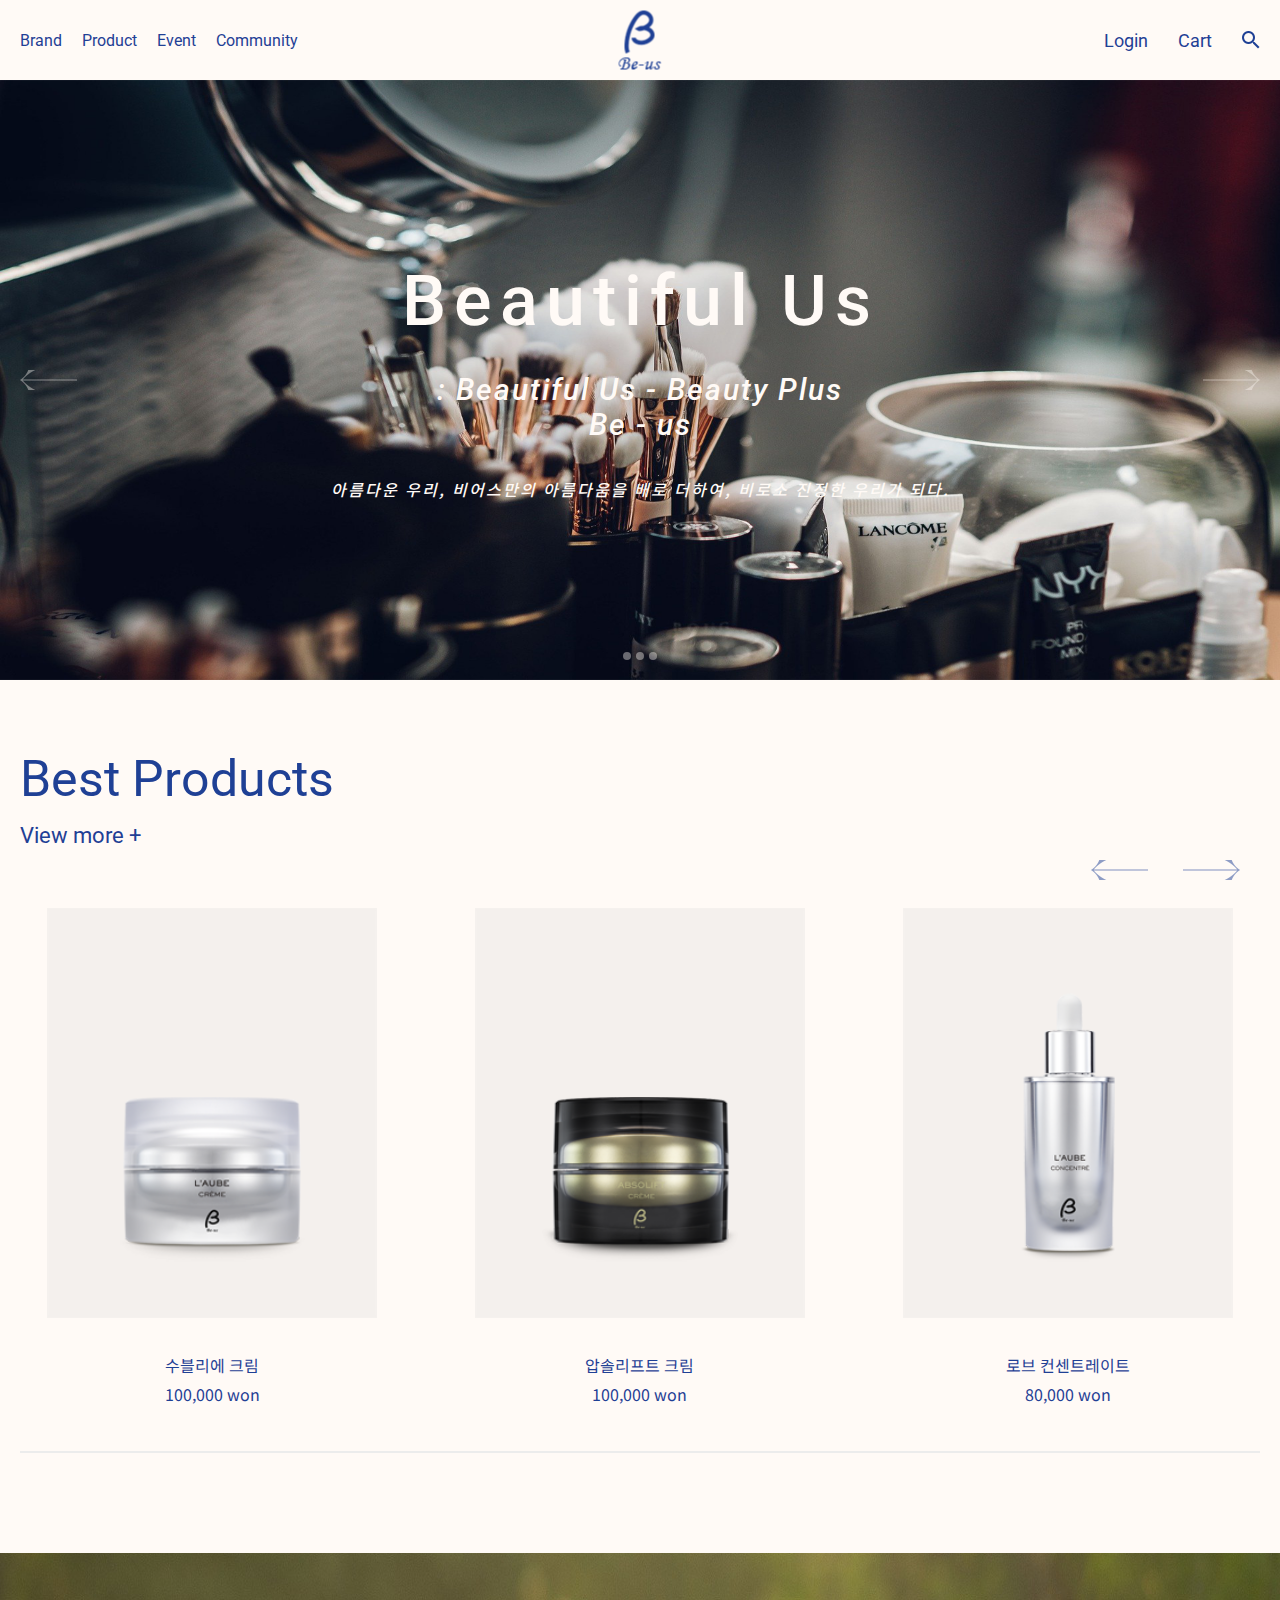
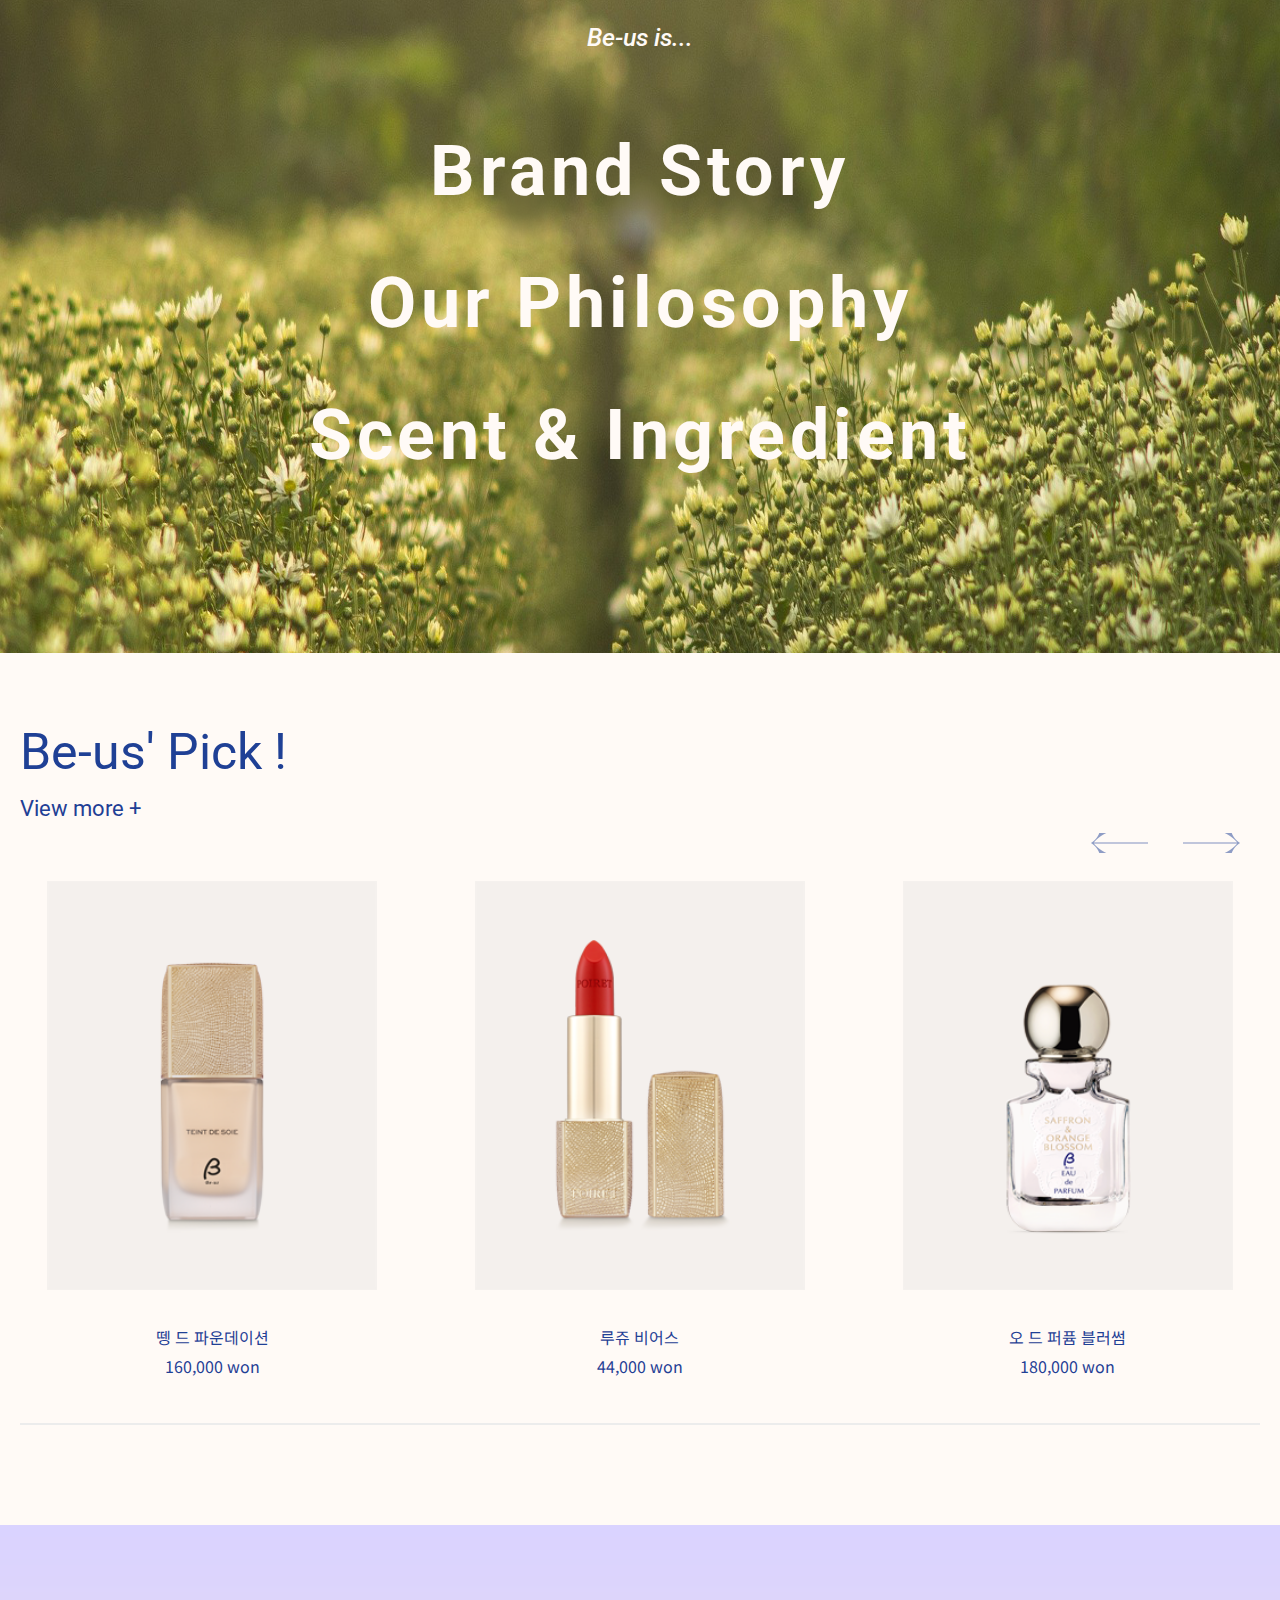
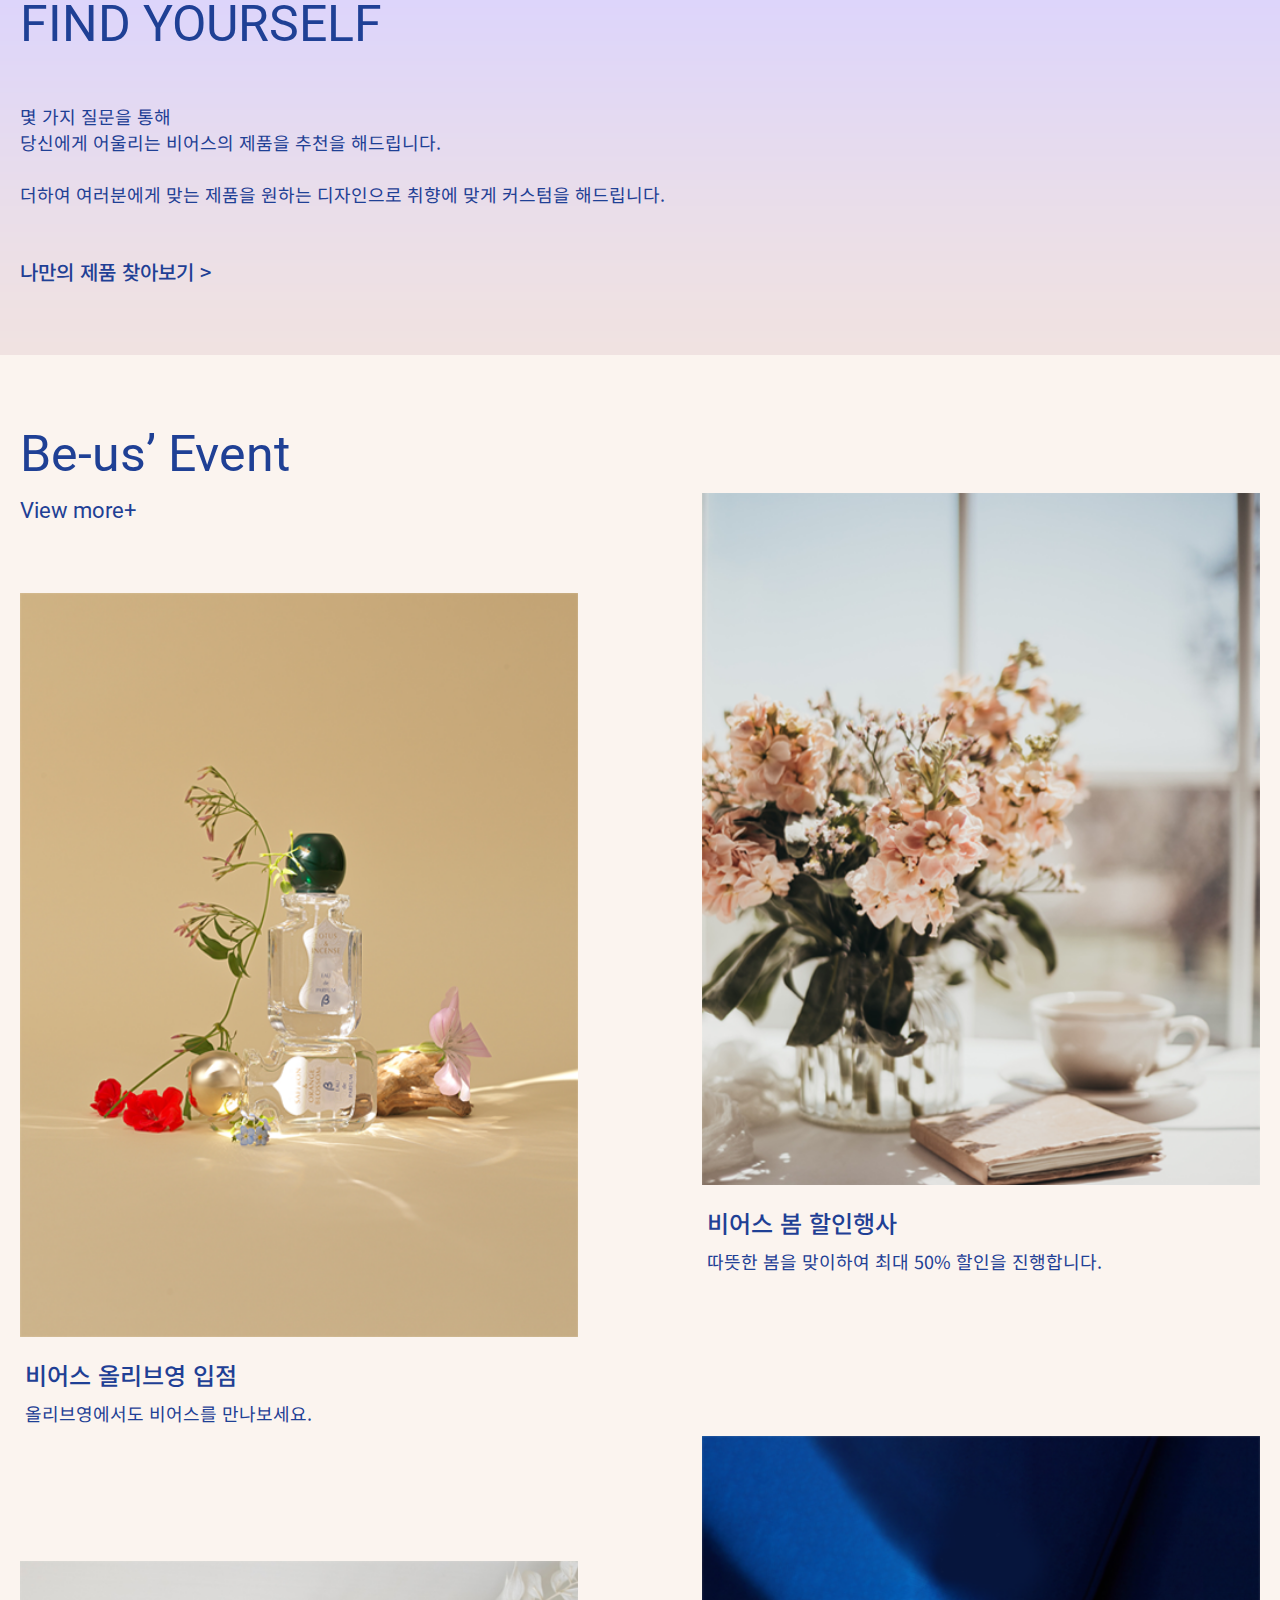
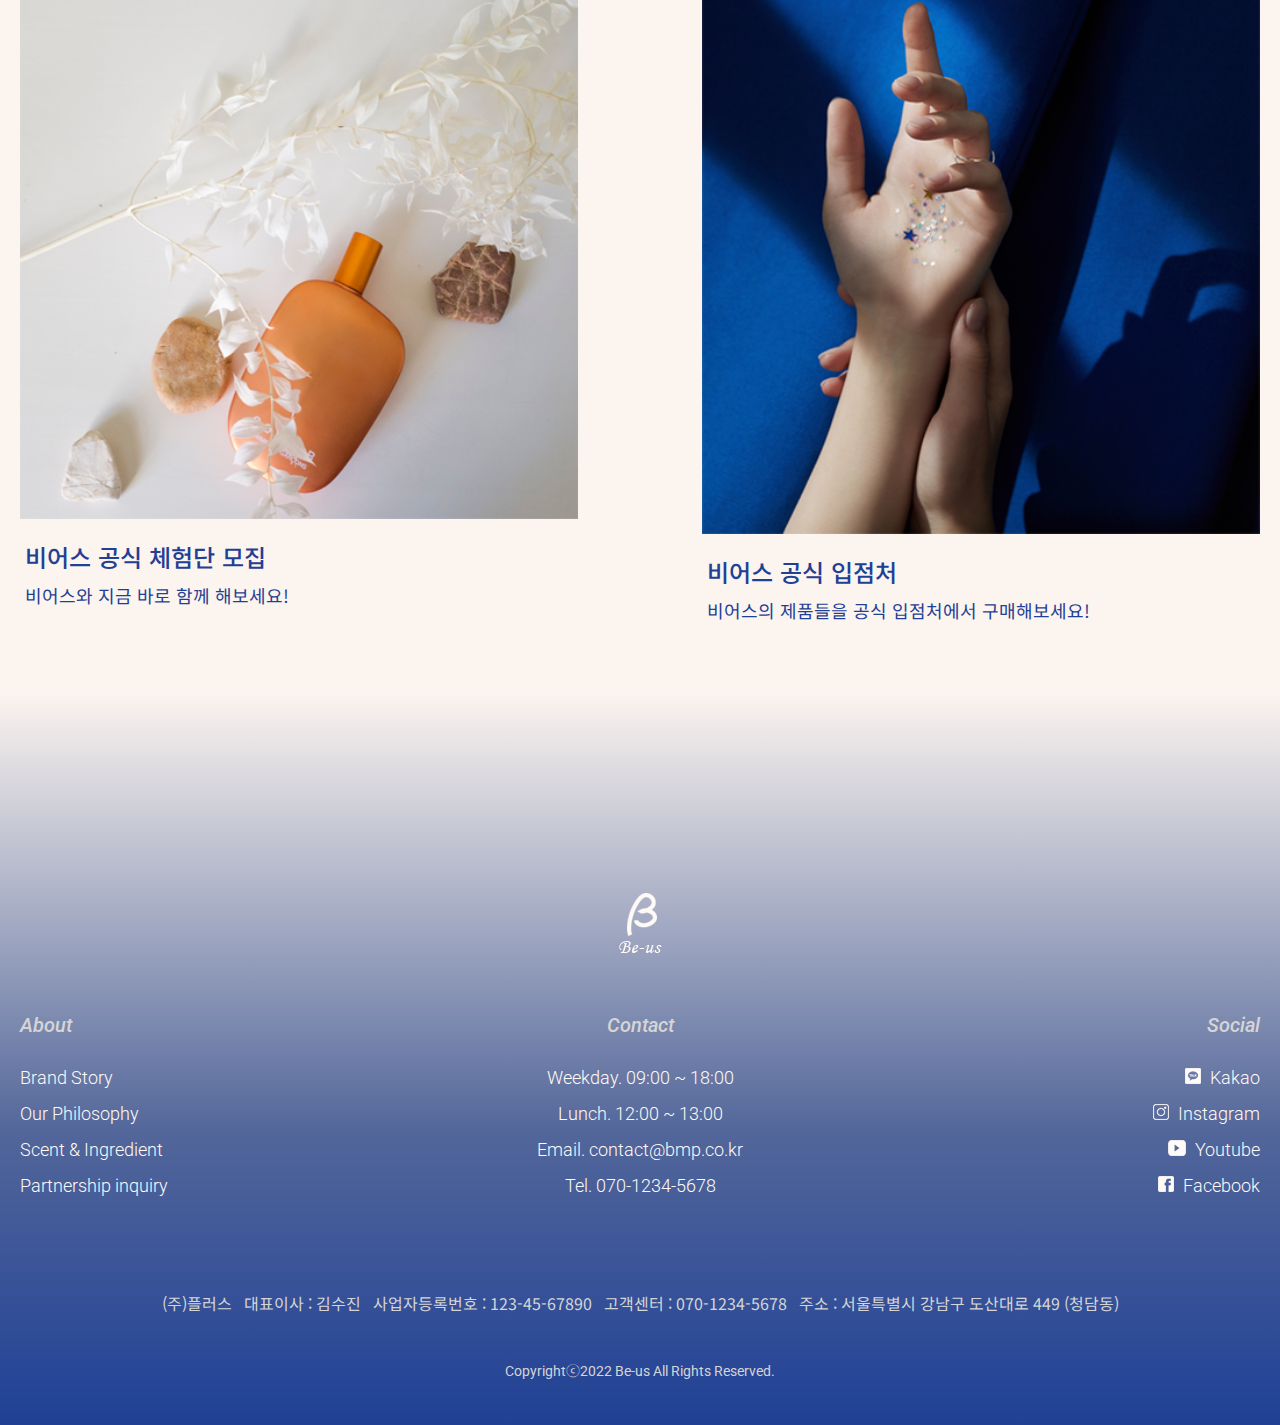
==== commit fb6c2c2e: "Add files via upload" ====
--- a/index.html
+++ b/index.html
@@ -10,7 +10,6 @@
         <link rel="stylesheet" href="css/index.css">
         <link rel="shortcut icon" href="images/beus.ico">
         <!-- <script src=""></script> -->
-        <!-- 슬라이드 이미지 다 추가 / 메인베너, 상품, 브랜드 -->
     </head>
     <body>
         <header>
--- a/css/index.css
+++ b/css/index.css
@@ -132,6 +132,13 @@
 @media screen and (min-width: 768px) {
   header div.wrapper nav.main-menu ul.gnb li {
     display: block;
+    margin-right: 20px;
+  }
+}
+
+@media screen and (min-width: 1320px) {
+  header div.wrapper nav.main-menu ul.gnb li {
+    display: block;
     margin-right: 35px;
   }
 }
@@ -202,7 +209,7 @@
 @media screen and (min-width: 768px) {
   header div.wrapper div.side-menu ul li {
     display: block;
-    margin-left: 35px;
+    margin-left: 30px;
   }
 }
 
@@ -447,17 +454,17 @@
   background-color: #fffaf6;
 }
 
+@media screen and (min-width: 768px) {
+  main section.pd-sec {
+    padding: 70px 20px 100px 20px;
+  }
+}
+
 main section.pd-sec div.pd-wrap {
   position: relative;
   width: 100%;
   max-width: 1320px;
   margin: 0 auto;
-}
-
-@media screen and (min-width: 768px) {
-  main section.pd-sec div.pd-wrap {
-    padding: 70px 20px 100px 20px;
-  }
 }
 
 main section.pd-sec div.pd-wrap div.pd-area-title {
@@ -815,12 +822,18 @@
 
 main section.event {
   width: 100%;
+  padding: 50px 20px;
+}
+
+@media screen and (min-width: 768px) {
+  main section.event {
+    padding: 70px 20px;
+  }
 }
 
 main section.event div.ev-wrapper {
   width: 100%;
   max-width: 1320px;
-  padding: 40px 20px;
   margin: 0 auto;
 }
 
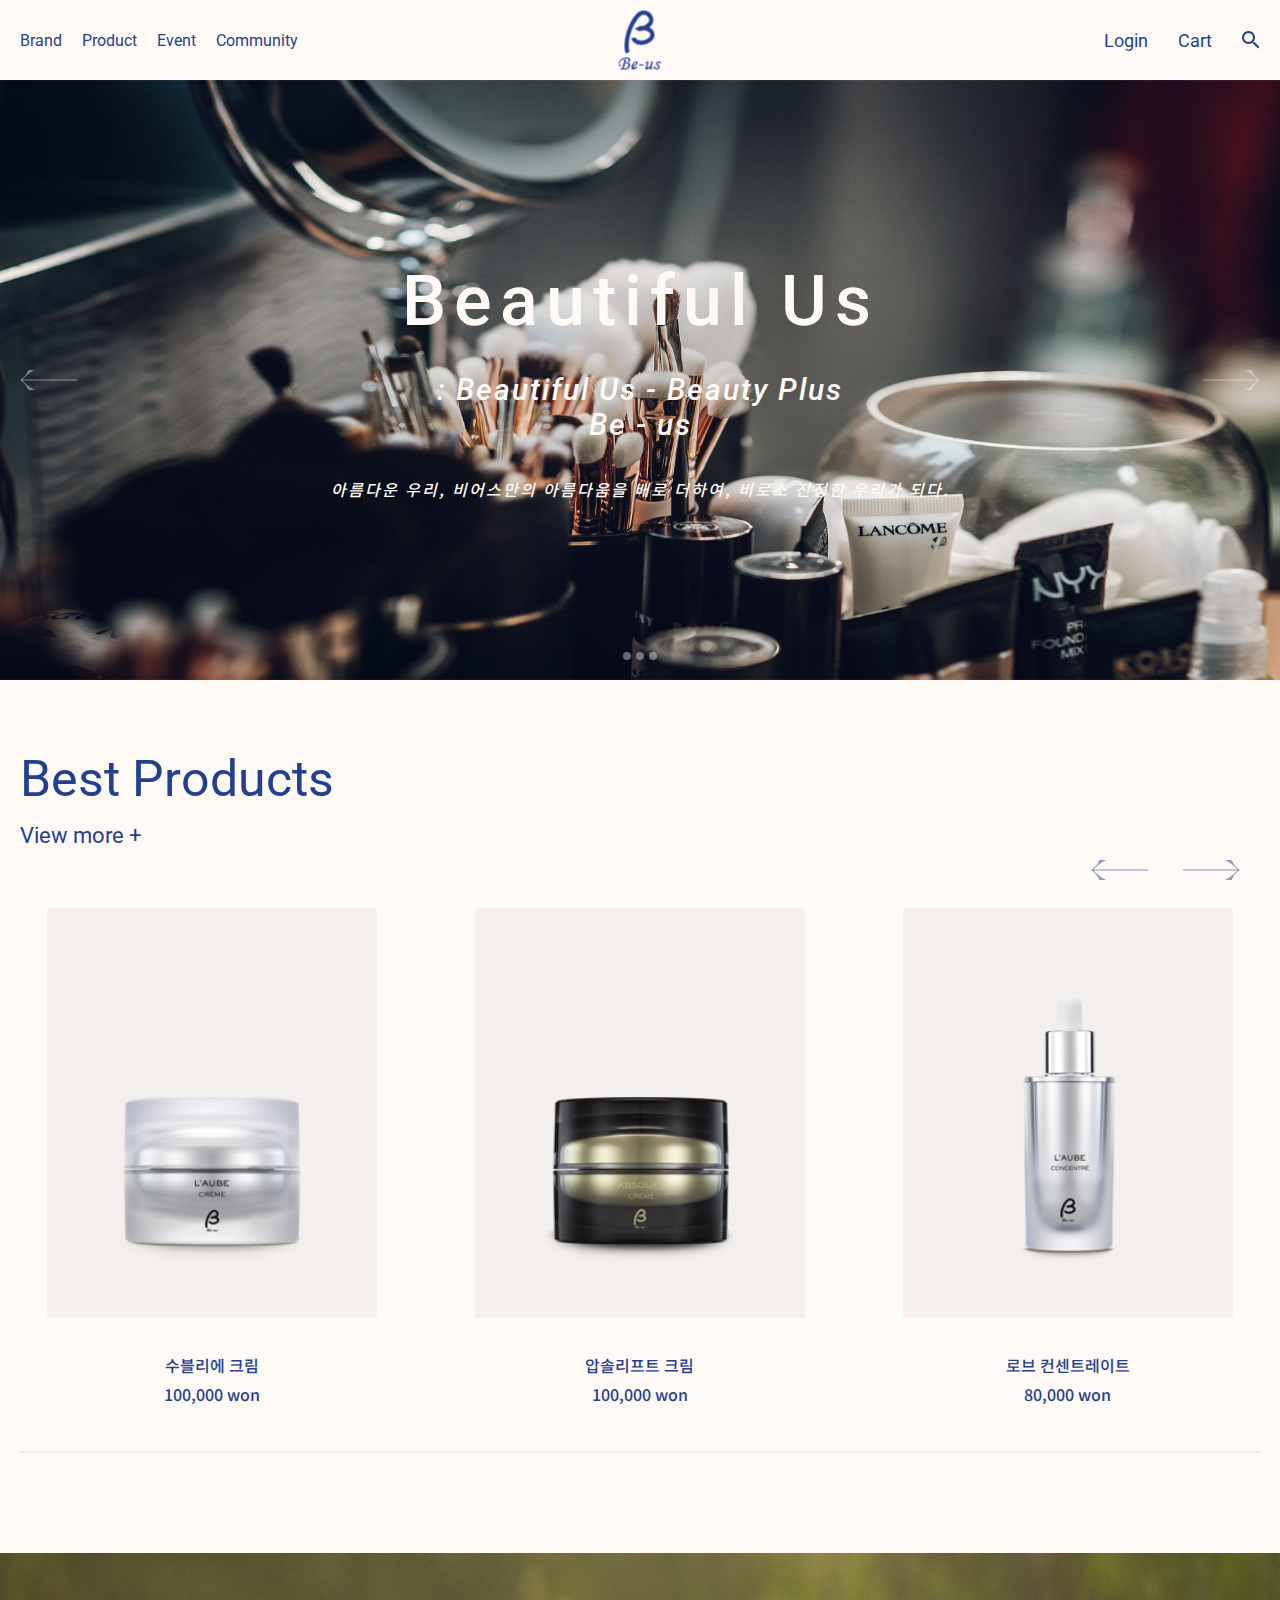
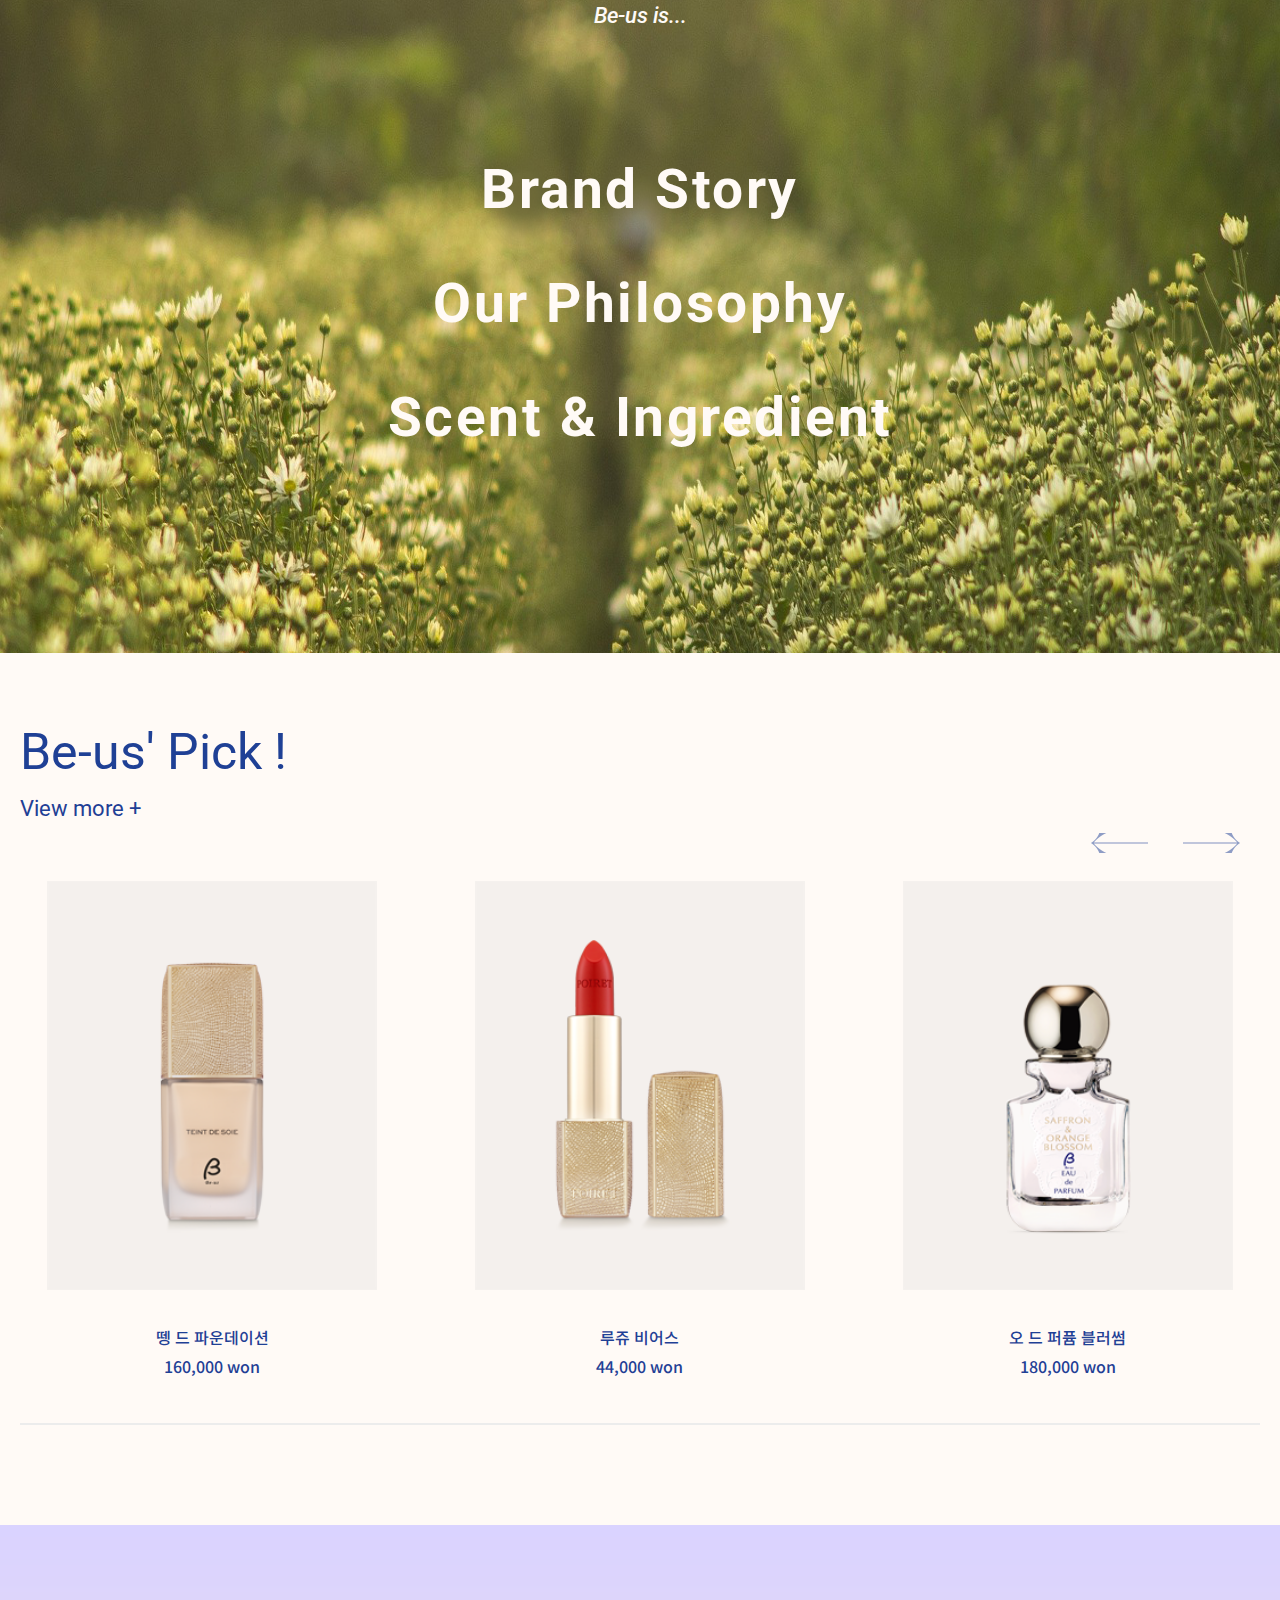
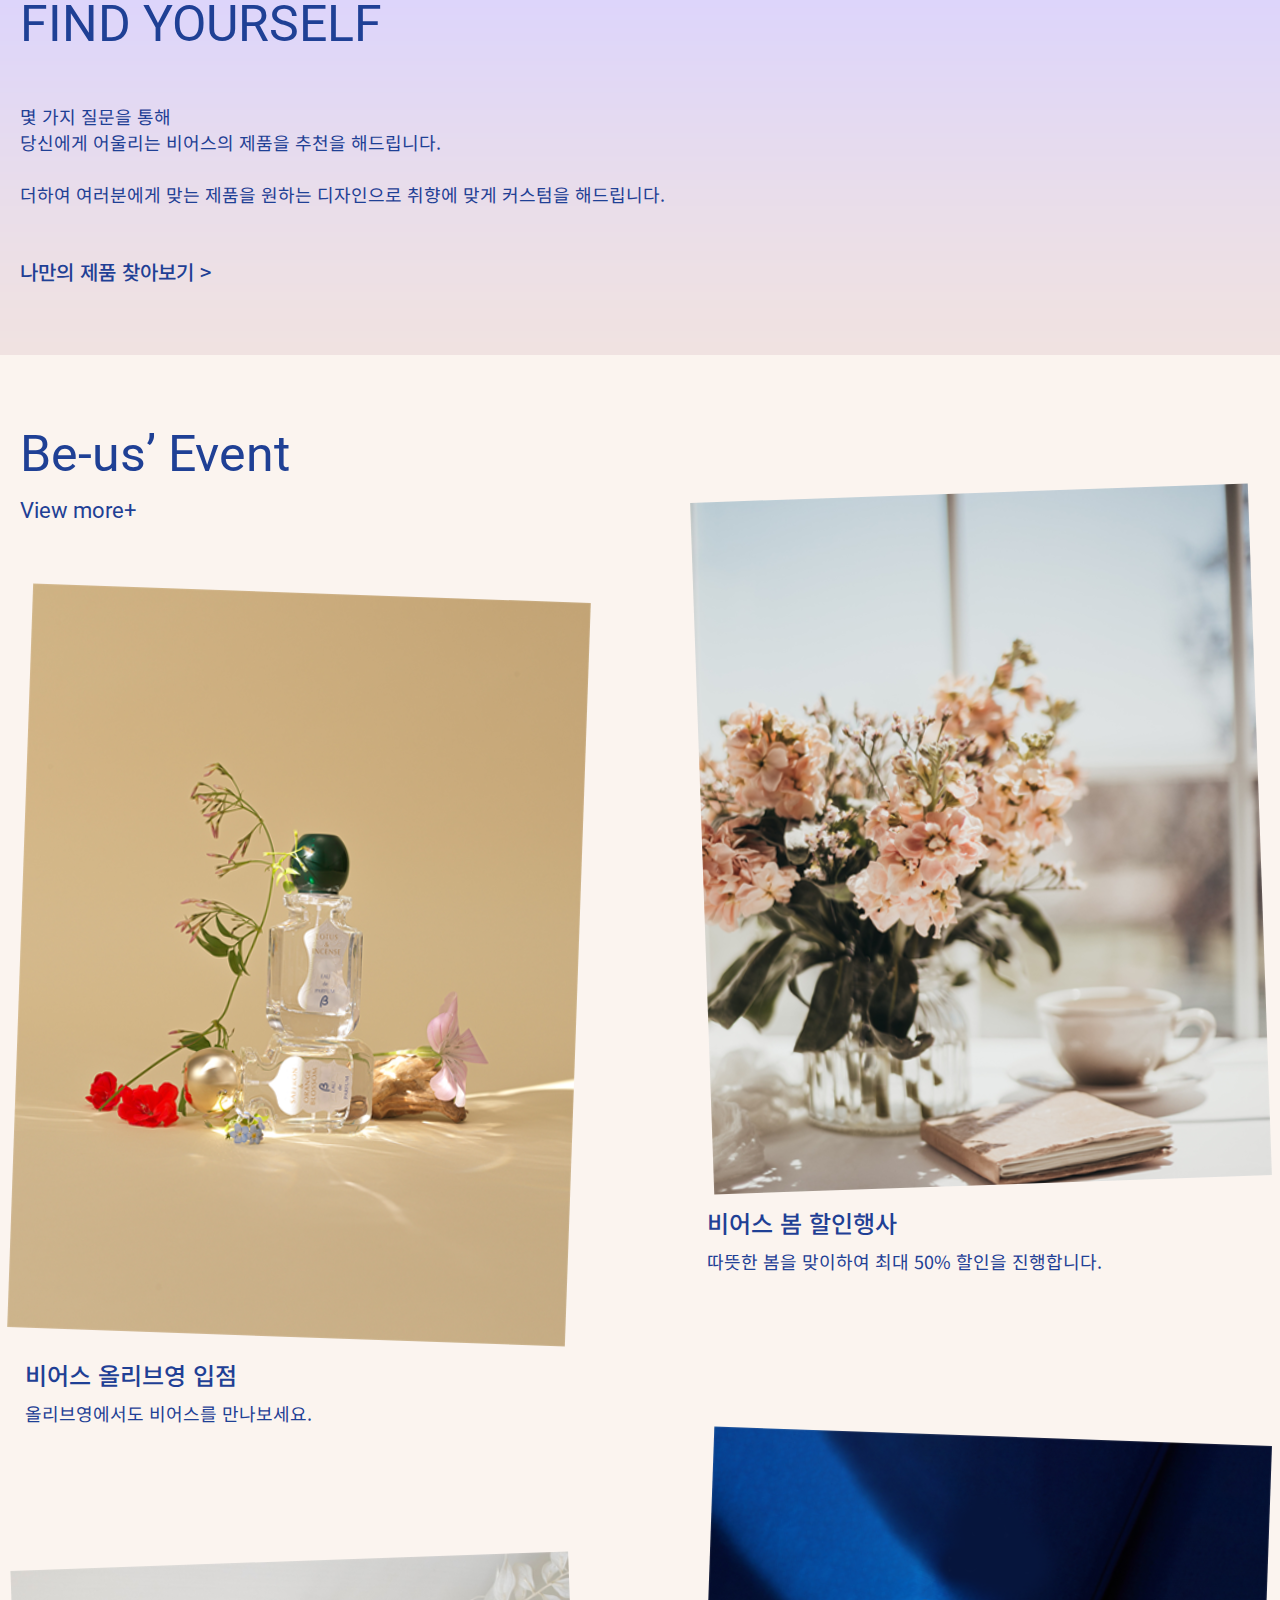
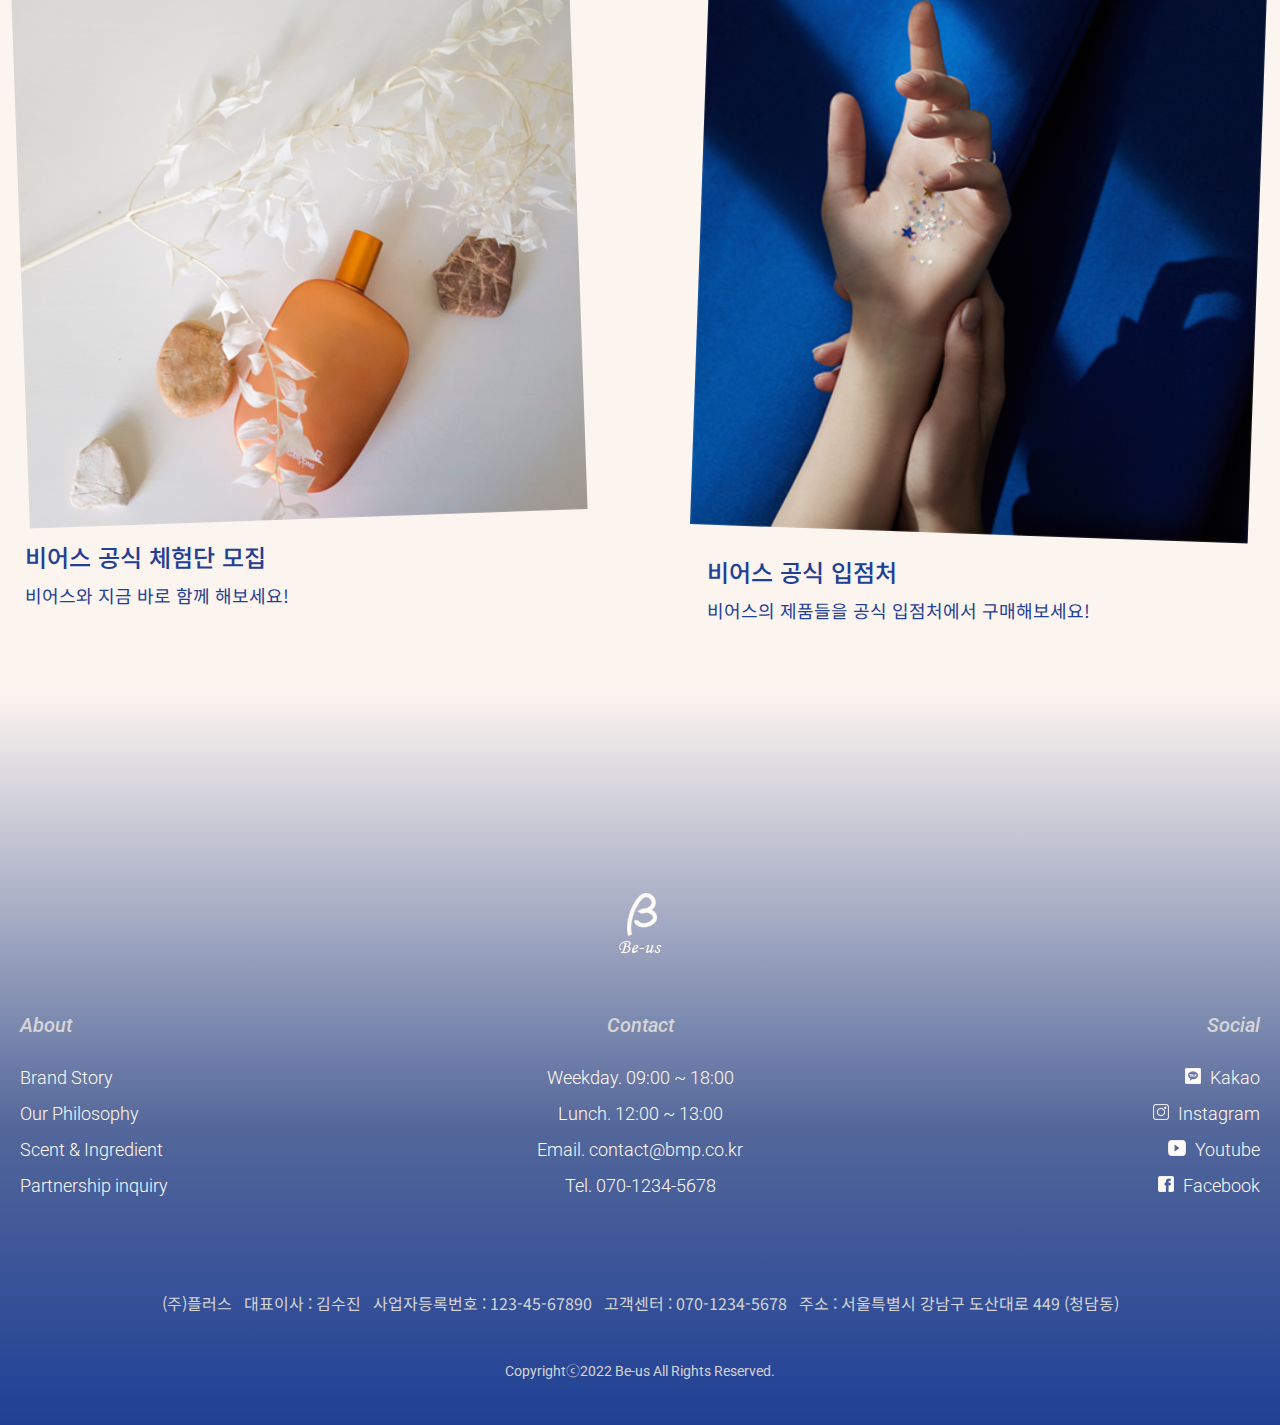
==== commit 0280fb6e: "Add files via upload" ====
--- a/index.html
+++ b/index.html
@@ -8,19 +8,21 @@
         <meta name="viewport" content="width=device-width, initial-scale=1.0"> 
         <title>Be-us</title>
         <link rel="stylesheet" href="css/index.css">
+        <script src="./js/index.js"></script>
         <link rel="shortcut icon" href="images/beus.ico">
-        <!-- <script src=""></script> -->
     </head>
     <body>
         <header>
             <div class="wrapper">
                 <nav class="main-menu">
                     <ul class="gnb">
+                        <!-- Brand Story, Our Philosophy, Scent&Ingredient-->
                         <li><a href="#">Brand</a></li>
+                        <!-- All, Skincare, Base, Lip, Perfume-->
                         <li><a href="#">Product</a></li>
                         <li><a href="#">Event</a></li>
                         <li><a href="#">Community</a></li>
-                        <li><a href="#"><img src="./images/hamburger-btn.png" alt="햄버거 버튼"></a></li>
+                        <li><a id="ham" href="#"><img src="./images/hamburger-btn.png" alt="햄버거 버튼"></a></li>
                     </ul>
                 </nav>
     
@@ -30,45 +32,124 @@
                 
                 <div class="side-menu">
                     <ul>
-                        <li><a href="#">Login</a></li>
+                        <li><a href="./sub/login.html">Login</a></li>
                         <li><a href="#">Cart</a></li>
                         <li><a href="#"><img src="./images/search.png" alt="검색버튼"></a></li>
                     </ul>
                 </div> 
             </div>
+
+            <div class="sub-menu">
+                <a href="javascript:void(0)" class="closebtn" onclick="closeNav()">&times;</a>
+                <div class="s-menu-con">
+                    <div class="login-wrap">
+                        <p><a href="./sub/login.html">Login</a></p>
+                        <p><a href="#">Cart</a></p>
+                    </div>
+                    <ul>
+                        <li><a href="#">Brand</a></li>
+                        <li><a href="#">Product</a></li>
+                        <li><a href="#">Event</a></li>
+                        <li><a href="#">Community</a></li>
+                    </ul>
+                </div>
+            </div>
         </header>
 
         <main>
+            <!-- 메인 슬라이드 효과 -->
             <section class="main-slide">
-                <div class="slide-img">
-                    <img src="./images/mainbanner1.png" alt="mainbanner1">
-                </div> 
-
-                <div class="mban-slide-icon-l">
-                    <a href="#"><img src="./images/slide-btn-left-h.png" alt=""></a>
-                </div> 
-
-                <div class="mban-slide-icon-r">
-                    <a href="#"><img src="./images/slide-btn-right-h.png" alt=""></a>
-                </div> 
-
-                <div class="banner-txt">
-                    <div class="txt">
-                        <h2 class="ban1-title">Beautiful Us</h2>
-                        <p class="ban1-des1">
-                            : Beautiful Us - Beauty Plus <br /> Be - us
-                        </p>
-                        <p class="ban1-des2">아름다운 우리, 비어스만의 아름다움을 배로 더하여, 비로소 진정한 우리가 되다. </p>
-                    </div> 
-                </div> 
-
-                <div class="mban-btm-icon">
-                    <a href="#"></a>
-                    <a href="#"></a>
-                    <a href="#"></a>
-                </div> 
-            </section>
-
+                <div class="slide slide1">
+                    <div class="slide-img">
+                        <img src="./images/mainbanner1.png" alt="mainbanner1">
+                    </div> 
+    
+                    <div class="mban-slide-icon-l">
+                        <a href="#"><img src="./images/slide-btn-left-h.png" alt="slide-left"></a>
+                    </div> 
+    
+                    <div class="mban-slide-icon-r">
+                        <a href="#"><img src="./images/slide-btn-right-h.png" alt="slide-right"></a>
+                    </div> 
+    
+                    <div class="banner-txt">
+                        <div class="txt">
+                            <h2 class="ban1-title">Beautiful Us</h2>
+                            <p class="ban1-des1">
+                                : Beautiful Us - Beauty Plus <br /> Be - us
+                            </p>
+                            <p class="ban1-des2">아름다운 우리, 비어스만의 아름다움을 배로 더하여, 비로소 진정한 우리가 되다. </p>
+                        </div> 
+                    </div> 
+    
+                    <div class="mban-btm-icon">
+                        <a href="#"></a>
+                        <a href="#"></a>
+                        <a href="#"></a>
+                    </div> 
+                </div>
+
+                <div class="slide slide2">
+                    <div class="slide-img">
+                        <img src="./images/mainbanner2.png" alt="mainbanner1">
+                    </div> 
+    
+                    <div class="mban-slide-icon-l">
+                        <a href="#"><img src="./images/slide-btn-left-h.png" alt="slide-left"></a>
+                    </div> 
+    
+                    <div class="mban-slide-icon-r">
+                        <a href="#"><img src="./images/slide-btn-right-h.png" alt="slide-right"></a>
+                    </div> 
+    
+                    <div class="banner-txt">
+                        <div class="txt">
+                            <span>NOW or NEVER</span>
+                            <h2 class="ban1-title">Spring Sale Event</h2>
+                            <p class="ban1-des1">
+                                2022.03.22 ~ 2022.04.30
+                            </p>
+                            <p class="ban1-des2">비어스 전 품목 30% ~ 60% 할인<br>비어스와 함께 따뜻한 봄을 맞이할 준비를 해보세요.</p>
+                        </div> 
+                    </div> 
+    
+                    <div class="mban-btm-icon">
+                        <a href="#"></a>
+                        <a href="#"></a>
+                        <a href="#"></a>
+                    </div> 
+                </div>
+
+                <div class="slide slide3">
+                    <div class="slide-img">
+                        <img src="./images/mainbanner3.png" alt="mainbanner1">
+                    </div> 
+    
+                    <div class="mban-slide-icon-l">
+                        <a href="#"><img src="./images/slide-btn-left-h.png" alt="slide-left"></a>
+                    </div> 
+    
+                    <div class="mban-slide-icon-r">
+                        <a href="#"><img src="./images/slide-btn-right-h.png" alt="slide-right"></a>
+                    </div> 
+    
+                    <div class="banner-txt">
+                        <div class="txt">
+                            <span>Olive Young & Be-us</span>
+                            <h2 class="ban1-title">비어스 올리브영 입점</h2>
+                            <p class="ban1-des1">2022년 3월 2일, 비어스가 올리브영에 입접했습니다.<br> 바로 비어스를 올리브영에서 만나보세요.</p>
+                        </div> 
+                    </div> 
+    
+                    <div class="mban-btm-icon">
+                        <a href="#"></a>
+                        <a href="#"></a>
+                        <a href="#"></a>
+                    </div> 
+                </div>
+            </section>
+
+            <!-- 상품 슬라이드 효과 -->
             <section class="pd-sec">
                 <div class="pd-wrap">
                     <div class="pd-area-title">
@@ -85,7 +166,7 @@
                         <ul class="pd">
                             <li>
                                 <a href="#">
-                                    <div class="pd-img">
+                                    <div class="pd-img pd-img1">
                                         <img src="./images/pd2.png" alt="pd2">
                                     </div>
                                     <div class="pd-txt">
@@ -96,7 +177,7 @@
                             </li>
                             <li>
                                 <a href="#">
-                                    <div class="pd-img">
+                                    <div class="pd-img pd-img1">
                                         <img src="./images/pd3.png" alt="pd3">
                                     </div>
                                     <div class="pd-txt">
@@ -107,7 +188,7 @@
                             </li>
                             <li>
                                 <a href="#">
-                                    <div class="pd-img">
+                                    <div class="pd-img pd-img1">
                                         <img src="./images/pd4.png" alt="pd4">
                                     </div>
                                     <div class="pd-txt">
@@ -118,7 +199,7 @@
                             </li>
                             <li>
                                 <a href="#">
-                                    <div class="pd-img">
+                                    <div class="pd-img pd-img1">
                                         <img src="./images/pd5.png" alt="pd5">
                                     </div>
                                     <div class="pd-txt">
@@ -140,9 +221,9 @@
                 </div>
                 <p class="be-us-is">Be-us is...</p>
                 <div class="brand-text">
-                        <h2><a href="#">Brand Story</a></h2>
-                        <h2><a href="#">Our Philosophy</a></h2>
-                        <h2><a href="#">Scent & Ingredient</a></h2>
+                        <h2 class="brand-text1"><a href="#">Brand Story</a></h2>
+                        <h2 class="brand-text2"><a href="#">Our Philosophy</a></h2>
+                        <h2 class="brand-text3"><a href="#">Scent & Ingredient</a></h2>
                 </div>
             </section>
 
@@ -290,7 +371,8 @@
     
                     </div>
                 </div>
-            </section> 
+            </section>
+
         </main>
 
         <footer>
@@ -322,7 +404,7 @@
                             <h4>Social</h4>
                             <ul>
                                 <li><a href="#"><img src="images/kakao.png" alt="카카오"> Kakao</a></li>
-                                <li><a href="#"><img src="images/instagram.png" alt="인스타"> Instagram</a></li>
+                                <li><a href="https://www.instagram.com/accounts/login/?next=/loivie.official/"><img src="images/instagram.png" alt="인스타"> Instagram</a></li>
                                 <li><a href="#"><img src="images/youtube.png" alt="유튜브"> Youtube</a></li>
                                 <li><a href="#"><img src="images/facebook.png" alt="페이스북"> Facebook</a></li>
                             </ul>
--- a/css/index.css
+++ b/css/index.css
@@ -3,8 +3,7 @@
 * {
   margin: 0;
   padding: 0;
-  -webkit-box-sizing: border-box;
-          box-sizing: border-box;
+  box-sizing: border-box;
 }
 
 body {
@@ -69,7 +68,6 @@
 body {
   padding-top: 60px;
 }
-
 @media screen and (min-width: 768px) {
   body {
     padding-top: 80px;
@@ -83,315 +81,335 @@
   width: 100%;
   height: 60px;
   z-index: 1;
+  transition: 0.5s;
   background-color: #fffaf6;
 }
-
 @media screen and (min-width: 768px) {
   header {
     height: 80px;
   }
 }
-
 header div.wrapper {
   width: 100%;
   height: 100%;
   padding: 0 20px;
-  display: -webkit-box;
-  display: -ms-flexbox;
   display: flex;
-  -webkit-box-pack: justify;
-      -ms-flex-pack: justify;
-          justify-content: space-between;
-  -webkit-box-align: center;
-      -ms-flex-align: center;
-          align-items: center;
-}
-
-@media screen and (min-width: 1320px) {
+  justify-content: space-between;
+  align-items: center;
+  transition: 0.5s;
+}
+@media screen and (min-width: 768px) {
   header div.wrapper {
     max-width: 1320px;
     margin: 0 auto;
   }
 }
-
 header div.wrapper nav.main-menu ul.gnb {
-  display: -webkit-box;
-  display: -ms-flexbox;
   display: flex;
-  -webkit-box-pack: justify;
-      -ms-flex-pack: justify;
-          justify-content: space-between;
-  -ms-flex-line-pack: center;
-      align-content: center;
-}
-
+  justify-content: space-between;
+  align-content: center;
+  transition: 0.5s;
+}
 header div.wrapper nav.main-menu ul.gnb li {
   display: none;
-}
-
+  transition: 0.5s;
+}
 @media screen and (min-width: 768px) {
   header div.wrapper nav.main-menu ul.gnb li {
     display: block;
     margin-right: 20px;
   }
 }
-
 @media screen and (min-width: 1320px) {
   header div.wrapper nav.main-menu ul.gnb li {
     display: block;
     margin-right: 35px;
   }
-}
-
+  header div.wrapper nav.main-menu ul.gnb li:last-child {
+    margin-right: 35px;
+  }
+}
 header div.wrapper nav.main-menu ul.gnb li:last-child {
   display: block;
 }
-
 @media screen and (min-width: 768px) {
   header div.wrapper nav.main-menu ul.gnb li:last-child {
     display: none;
   }
 }
-
+header div.wrapper nav.main-menu ul.gnb li a {
+  transition: 0.5s;
+}
 header div.wrapper nav.main-menu ul.gnb li a:hover {
   text-decoration: underline;
 }
-
 @media screen and (min-width: 768px) {
   header div.wrapper nav.main-menu ul.gnb li a {
     font-size: 16px;
   }
 }
-
 @media screen and (min-width: 1320px) {
   header div.wrapper nav.main-menu ul.gnb li a {
     font-size: 18px;
   }
 }
-
 header div.wrapper div.logo-wrap {
   position: absolute;
   top: 50%;
   left: 50%;
-  -webkit-transform: translate(-50%, -50%);
-          transform: translate(-50%, -50%);
-}
-
+  transform: translate(-50%, -50%);
+}
 header div.wrapper div.logo-wrap a img {
+  transition: 0.5s;
   width: 32px;
   height: auto;
 }
-
 @media screen and (min-width: 768px) {
   header div.wrapper div.logo-wrap a img {
     width: auto;
   }
 }
-
 @media screen and (min-width: 768px) {
   header div.wrapper div.side-menu ul {
-    display: -webkit-box;
-    display: -ms-flexbox;
     display: flex;
-    -webkit-box-pack: justify;
-        -ms-flex-pack: justify;
-            justify-content: space-between;
-    -webkit-box-align: center;
-        -ms-flex-align: center;
-            align-items: center;
-  }
-}
-
+    justify-content: space-between;
+    align-items: center;
+  }
+}
 header div.wrapper div.side-menu ul li {
   display: none;
-}
-
+  transition: 0.5s;
+}
 @media screen and (min-width: 768px) {
   header div.wrapper div.side-menu ul li {
     display: block;
     margin-left: 30px;
   }
-}
-
+  header div.wrapper div.side-menu ul li:first-child {
+    margin-left: 0;
+  }
+}
 header div.wrapper div.side-menu ul li:last-child {
   display: block;
-}
-
+  transition: 0.3s;
+}
 header div.wrapper div.side-menu ul li:last-child:hover {
   opacity: 0.5;
 }
-
+header div.wrapper div.side-menu ul li a {
+  transition: 0.5s;
+}
 header div.wrapper div.side-menu ul li a:hover {
   text-decoration: underline;
 }
-
 @media screen and (min-width: 1320px) {
   header div.wrapper div.side-menu ul li a {
     font-size: 18px;
   }
 }
+header div.sub-menu {
+  width: 0%;
+  height: 100vh;
+  position: fixed;
+  top: 0;
+  left: 0;
+  z-index: 10;
+  overflow-x: hidden;
+  transition: 1s;
+  background-color: #fbf4ef;
+}
+@media screen and (min-width: 768px) {
+  header div.sub-menu {
+    display: none;
+  }
+}
+header div.sub-menu .closebtn {
+  position: absolute;
+  right: 5%;
+  top: 2%;
+  text-decoration: none;
+  font-size: 40px;
+  display: block;
+  transition: 0.5s;
+}
+header div.sub-menu .closebtn:hover {
+  color: gray;
+}
+header div.sub-menu .s-menu-con {
+  position: relative;
+  top: 10%;
+  width: 100%;
+  text-align: center;
+  margin-top: 80px;
+}
+header div.sub-menu .s-menu-con .login-wrap {
+  margin-bottom: 50px;
+}
+header div.sub-menu .s-menu-con .login-wrap p {
+  display: inline-block;
+  margin-right: 15px;
+}
+header div.sub-menu .s-menu-con .login-wrap p:last-child {
+  margin-right: 0;
+}
+header div.sub-menu .s-menu-con .login-wrap p a {
+  font-size: 20px;
+  font-weight: 500;
+  transition: 0.5s;
+}
+header div.sub-menu .s-menu-con .login-wrap p a:hover {
+  color: gray;
+}
+header div.sub-menu .s-menu-con ul li a {
+  font-size: 34px;
+  font-weight: 500;
+  margin-bottom: 15px;
+  transition: 0.5s;
+}
+header div.sub-menu .s-menu-con ul li a:hover {
+  color: gray;
+}
 
 main {
   width: 100%;
-}
-
+  margin: 0 auto;
+}
 main section.main-slide {
   position: relative;
   width: 100%;
 }
-
-main section.main-slide div.slide-img {
+main section.main-slide div.slide div.slide-img img {
+  transition: 0.5s;
   width: 100%;
   height: 400px;
 }
-
-@media screen and (min-width: 768px) {
-  main section.main-slide div.slide-img {
+@media screen and (min-width: 768px) {
+  main section.main-slide div.slide div.slide-img img {
     height: 600px;
   }
 }
-
-@media screen and (min-width: 1320px) {
-  main section.main-slide div.slide-img {
+@media screen and (min-width: 1320px) {
+  main section.main-slide div.slide div.slide-img img {
     height: 843px;
   }
 }
-
-main section.main-slide div.slide-img img {
-  width: 100%;
-  height: 100%;
-}
-
-main section.main-slide div.mban-slide-icon-l {
+main section.main-slide div.slide div.mban-slide-icon-l {
+  transition: 0.5s;
   display: none;
 }
-
-@media screen and (min-width: 768px) {
-  main section.main-slide div.mban-slide-icon-l {
+@media screen and (min-width: 768px) {
+  main section.main-slide div.slide div.mban-slide-icon-l {
     display: block;
     padding: 0 20px;
     position: absolute;
     top: 50%;
     left: 0;
-    -webkit-transform: translate(0, -50%);
-            transform: translate(0, -50%);
-  }
-}
-
-@media screen and (min-width: 768px) {
-  main section.main-slide div.mban-slide-icon-l a img {
+    transform: translate(0, -50%);
+  }
+}
+main section.main-slide div.slide div.mban-slide-icon-l a img {
+  transition: 0.3s;
+}
+@media screen and (min-width: 768px) {
+  main section.main-slide div.slide div.mban-slide-icon-l a img {
     opacity: 0.4;
   }
-  main section.main-slide div.mban-slide-icon-l a img:hover {
+  main section.main-slide div.slide div.mban-slide-icon-l a img:hover {
     opacity: 1;
   }
 }
-
-main section.main-slide div.mban-slide-icon-r {
+main section.main-slide div.slide div.mban-slide-icon-r {
+  transition: 0.5s;
   display: none;
 }
-
-@media screen and (min-width: 768px) {
-  main section.main-slide div.mban-slide-icon-r {
+@media screen and (min-width: 768px) {
+  main section.main-slide div.slide div.mban-slide-icon-r {
     display: block;
     padding: 0 20px;
     position: absolute;
     top: 50%;
     right: 0;
-    -webkit-transform: translate(0, -50%);
-            transform: translate(0, -50%);
-  }
-}
-
-@media screen and (min-width: 768px) {
-  main section.main-slide div.mban-slide-icon-r a img {
+    transform: translate(0, -50%);
+  }
+}
+main section.main-slide div.slide div.mban-slide-icon-r a img {
+  transition: 0.3s;
+}
+@media screen and (min-width: 768px) {
+  main section.main-slide div.slide div.mban-slide-icon-r a img {
     opacity: 0.4;
   }
-  main section.main-slide div.mban-slide-icon-r a img:hover {
+  main section.main-slide div.slide div.mban-slide-icon-r a img:hover {
     opacity: 1;
   }
 }
-
-main section.main-slide div.banner-txt {
+main section.main-slide div.slide div.banner-txt {
+  transition: 0.5s;
   position: absolute;
   top: 50%;
   left: 50%;
   width: 100%;
+  text-align: center;
   padding: 0 20px;
-  text-align: center;
-  margin: 0 auto;
-  -webkit-transform: translate(-50%, -50%);
-          transform: translate(-50%, -50%);
-}
-
-@media screen and (min-width: 768px) {
-  main section.main-slide div.banner-txt {
-    width: 655px;
-  }
-}
-
-@media screen and (min-width: 768px) {
-  main section.main-slide div.banner-txt {
-    width: 1200px;
-  }
-}
-
-main section.main-slide div.banner-txt div.txt {
+  transform: translate(-50%, -50%);
+}
+@media screen and (min-width: 768px) {
+  main section.main-slide div.slide div.banner-txt {
+    width: 90%;
+    margin: auto;
+  }
+}
+main section.main-slide div.slide div.banner-txt div.txt {
   color: #fffaf6;
 }
-
-main section.main-slide div.banner-txt div.txt h2 {
+main section.main-slide div.slide div.banner-txt div.txt h2 {
+  transition: 0.5s;
   font-size: 40px;
   letter-spacing: 5px;
   margin-bottom: 30px;
 }
-
-@media screen and (min-width: 768px) {
-  main section.main-slide div.banner-txt div.txt h2 {
+@media screen and (min-width: 768px) {
+  main section.main-slide div.slide div.banner-txt div.txt h2 {
     font-weight: 500;
     font-size: 70px;
     letter-spacing: 8px;
   }
 }
-
-@media screen and (min-width: 1320px) {
-  main section.main-slide div.banner-txt div.txt h2 {
+@media screen and (min-width: 1320px) {
+  main section.main-slide div.slide div.banner-txt div.txt h2 {
     font-size: 100px;
     letter-spacing: 10px;
     margin-bottom: 45px;
   }
 }
-
-main section.main-slide div.banner-txt div.txt p.ban1-des1 {
+main section.main-slide div.slide div.banner-txt div.txt p.ban1-des1 {
+  transition: 0.5s;
   font-size: 20px;
   font-weight: 500;
   font-style: italic;
   letter-spacing: 1px;
   margin-bottom: 35px;
 }
-
-@media screen and (min-width: 768px) {
-  main section.main-slide div.banner-txt div.txt p.ban1-des1 {
+@media screen and (min-width: 768px) {
+  main section.main-slide div.slide div.banner-txt div.txt p.ban1-des1 {
     font-size: 30px;
     letter-spacing: 2px;
   }
 }
-
-@media screen and (min-width: 1320px) {
-  main section.main-slide div.banner-txt div.txt p.ban1-des1 {
+@media screen and (min-width: 1320px) {
+  main section.main-slide div.slide div.banner-txt div.txt p.ban1-des1 {
     font-size: 36px;
     margin-bottom: 50px;
     letter-spacing: 3px;
   }
 }
-
-main section.main-slide div.banner-txt div.txt p.ban1-des2 {
+main section.main-slide div.slide div.banner-txt div.txt p.ban1-des2 {
+  transition: 0.5s;
   font-family: "Noto Sans KR", sans-serif;
   display: none;
 }
-
-@media screen and (min-width: 768px) {
-  main section.main-slide div.banner-txt div.txt p.ban1-des2 {
+@media screen and (min-width: 768px) {
+  main section.main-slide div.slide div.banner-txt div.txt p.ban1-des2 {
     display: block;
     font-weight: 500;
     font-size: 16px;
@@ -399,84 +417,78 @@
     letter-spacing: 2px;
   }
 }
-
-@media screen and (min-width: 1320px) {
-  main section.main-slide div.banner-txt div.txt p.ban1-des2 {
+@media screen and (min-width: 1320px) {
+  main section.main-slide div.slide div.banner-txt div.txt p.ban1-des2 {
     font-size: 22px;
     letter-spacing: 2.5px;
   }
 }
-
-main section.main-slide div.mban-btm-icon {
-  display: -webkit-box;
-  display: -ms-flexbox;
+main section.main-slide div.slide div.mban-btm-icon {
   display: flex;
   position: absolute;
   bottom: 15px;
   left: 50%;
-  -webkit-transform: translate(-50%, 0);
-          transform: translate(-50%, 0);
+  transform: translate(-50%, 0);
   text-align: center;
   margin: 0 auto;
-}
-
-@media screen and (min-width: 768px) {
-  main section.main-slide div.mban-btm-icon {
+  transition: 0.5s;
+}
+@media screen and (min-width: 768px) {
+  main section.main-slide div.slide div.mban-btm-icon {
     bottom: 20px;
   }
 }
-
-@media screen and (min-width: 1320px) {
-  main section.main-slide div.mban-btm-icon {
+@media screen and (min-width: 1320px) {
+  main section.main-slide div.slide div.mban-btm-icon {
     bottom: 25px;
   }
 }
-
-main section.main-slide div.mban-btm-icon a {
+main section.main-slide div.slide div.mban-btm-icon a {
   width: 8px;
   height: 8px;
-  background-color: #fffaf6;
   opacity: 0.4;
   border-radius: 50%;
   margin-right: 5px;
-}
-
-main section.main-slide div.mban-btm-icon a:hover {
+  transition: 0.5s;
+  background-color: #fffaf6;
+}
+main section.main-slide div.slide div.mban-btm-icon a:hover {
   opacity: 1;
 }
-
-main section.main-slide div.mban-btm-icon a:last-child {
+main section.main-slide div.slide div.mban-btm-icon a:last-child {
   margin-right: 0;
 }
-
+main section.main-slide div.slide2 {
+  display: none;
+}
+main section.main-slide div.slide3 {
+  display: none;
+}
 main section.pd-sec {
   padding: 50px 20px;
+  transition: 0.5s;
   background-color: #fffaf6;
 }
-
 @media screen and (min-width: 768px) {
   main section.pd-sec {
     padding: 70px 20px 100px 20px;
   }
 }
-
 main section.pd-sec div.pd-wrap {
   position: relative;
   width: 100%;
   max-width: 1320px;
   margin: 0 auto;
 }
-
 main section.pd-sec div.pd-wrap div.pd-area-title {
   width: 100%;
 }
-
 main section.pd-sec div.pd-wrap div.pd-area-title h2 {
   font-weight: 400;
   font-size: 30px;
   margin-bottom: 10px;
-}
-
+  transition: 0.5s;
+}
 @media screen and (min-width: 768px) {
   main section.pd-sec div.pd-wrap div.pd-area-title h2 {
     font-size: 50px;
@@ -484,12 +496,11 @@
     margin-bottom: 15px;
   }
 }
-
 main section.pd-sec div.pd-wrap div.pd-area-title a {
   font-size: 16px;
   margin-bottom: 30px;
-}
-
+  transition: 0.5s;
+}
 @media screen and (min-width: 768px) {
   main section.pd-sec div.pd-wrap div.pd-area-title a {
     font-size: 22px;
@@ -497,69 +508,51 @@
     margin-bottom: 60px;
   }
 }
-
 main section.pd-sec div.pd-wrap div.pd-area-title a:hover {
   text-decoration: underline;
 }
-
 main section.pd-sec div.pd-wrap div.slide-icon {
   display: none;
 }
-
 @media screen and (min-width: 768px) {
   main section.pd-sec div.pd-wrap div.slide-icon {
     display: block;
-    display: -webkit-box;
-    display: -ms-flexbox;
     display: flex;
     position: absolute;
     top: 110px;
     right: 20px;
-    -webkit-box-pack: end;
-        -ms-flex-pack: end;
-            justify-content: flex-end;
-  }
-}
-
+    justify-content: flex-end;
+  }
+}
 main section.pd-sec div.pd-wrap div.slide-icon a {
   margin-left: 35px;
 }
-
 main section.pd-sec div.pd-wrap div.slide-icon a:first-child {
   margin-left: 0;
 }
-
 main section.pd-sec div.pd-wrap div.slide-icon a img {
   opacity: 0.5;
-}
-
+  transition: 0.3s;
+}
 main section.pd-sec div.pd-wrap div.slide-icon a img:hover {
   opacity: 1;
 }
-
 main section.pd-sec div.pd-wrap div.product {
   width: 100%;
 }
-
 main section.pd-sec div.pd-wrap div.product ul.pd {
   width: 100%;
 }
-
 @media screen and (min-width: 768px) {
   main section.pd-sec div.pd-wrap div.product ul.pd {
-    display: -webkit-box;
-    display: -ms-flexbox;
     display: flex;
-    -webkit-box-pack: justify;
-        -ms-flex-pack: justify;
-            justify-content: space-between;
-  }
-}
-
+    justify-content: space-between;
+  }
+}
 main section.pd-sec div.pd-wrap div.product ul.pd li {
   display: none;
-}
-
+  transition: 0.5s;
+}
 @media screen and (min-width: 768px) {
   main section.pd-sec div.pd-wrap div.product ul.pd li {
     display: block;
@@ -569,110 +562,95 @@
     display: none;
   }
 }
-
 @media screen and (min-width: 768px) and (min-width: 1320px) {
   main section.pd-sec div.pd-wrap div.product ul.pd li:last-child {
     display: block;
   }
 }
-
 @media screen and (min-width: 1320px) {
   main section.pd-sec div.pd-wrap div.product ul.pd li {
     width: 23%;
   }
 }
-
 main section.pd-sec div.pd-wrap div.product ul.pd li:first-child {
   display: block;
 }
-
 main section.pd-sec div.pd-wrap div.product ul.pd li a {
   width: 100%;
-}
-
+  font-weight: 500;
+}
 main section.pd-sec div.pd-wrap div.product ul.pd li a:hover {
   text-decoration: underline;
-  font-weight: 500;
-}
-
+}
 @media screen and (min-width: 768px) {
   main section.pd-sec div.pd-wrap div.product ul.pd li a div.pd-img {
     width: 100%;
   }
 }
-
 main section.pd-sec div.pd-wrap div.product ul.pd li a div.pd-img img {
+  transition: 0.5s;
   max-width: 280px;
   height: auto;
   margin: auto;
-}
-
+  transition: 0.5s;
+}
 @media screen and (min-width: 768px) {
   main section.pd-sec div.pd-wrap div.product ul.pd li a div.pd-img img {
     width: 100%;
     max-width: 330px;
   }
 }
-
 main section.pd-sec div.pd-wrap div.product ul.pd li a div.pd-img img:hover {
-  opacity: 0.4;
-}
-
+  opacity: 0.7;
+  transform: scale(1.1);
+}
 main section.pd-sec div.pd-wrap div.product ul.pd li a div.pd-txt {
   text-align: center;
   font-family: "Noto Sans KR", sans-serif;
   padding: 25px 0;
-}
-
+  transition: 0.5s;
+}
 @media screen and (min-width: 768px) {
   main section.pd-sec div.pd-wrap div.product ul.pd li a div.pd-txt {
     padding: 35px 0 45px 0;
   }
 }
-
 main section.pd-sec div.pd-wrap div.product ul.pd li a div.pd-txt p {
   font-size: 16px;
 }
-
 main section.pd-sec div.pd-wrap div.product ul.pd li a div.pd-txt p:first-child {
   margin-bottom: 5px;
 }
-
 main section.pd-sec div.pd-wrap div.product div.pd-line {
   width: 280px;
   height: 2px;
   background-color: #ececec;
   margin: auto;
 }
-
 @media screen and (min-width: 768px) {
   main section.pd-sec div.pd-wrap div.product div.pd-line {
     width: 100%;
   }
 }
-
 main section.brand {
   position: relative;
   width: 100%;
   text-align: center;
 }
-
 main section.brand div.brand-img {
   width: 100%;
   height: auto;
 }
-
 main section.brand div.brand-img img {
+  transition: 0.5s;
   width: 100%;
   height: 450px;
 }
-
 @media screen and (min-width: 768px) {
   main section.brand div.brand-img img {
     height: 700px;
   }
 }
-
 main section.brand p.be-us-is {
   width: 100%;
   position: absolute;
@@ -683,118 +661,113 @@
   font-weight: 500;
   color: #fffaf6;
   margin-top: 30px;
-}
-
-@media screen and (min-width: 768px) {
+  transition: 0.5s;
+}
+@media screen and (min-width: 768px) {
+  main section.brand p.be-us-is {
+    font-size: 22px;
+    margin-top: 50px;
+  }
+}
+@media screen and (min-width: 1320px) {
   main section.brand p.be-us-is {
     font-size: 25px;
-    margin-top: 70px;
-  }
-}
-
+  }
+}
 main section.brand .brand-text {
   width: 100%;
   position: absolute;
   top: 50%;
   left: 50%;
-  -webkit-transform: translate(-50%, -50%);
-          transform: translate(-50%, -50%);
-}
-
+  transform: translate(-50%, -50%);
+  transition: 0.5s;
+}
 main section.brand .brand-text h2 {
+  width: 100%;
   margin-bottom: 25px;
-}
-
+  transition: 0.5s;
+}
 @media screen and (min-width: 768px) {
   main section.brand .brand-text h2 {
     margin-bottom: 50px;
   }
 }
-
 main section.brand .brand-text h2:last-child {
   margin-bottom: 0;
 }
-
 main section.brand .brand-text h2 a {
-  font-size: 34px;
+  display: inline-block;
+  transition: 0.5s;
+  width: auto;
+  margin: auto;
+  font-size: 36px;
   font-weight: 700;
   letter-spacing: 2.5px;
   color: #fffaf6;
 }
-
-@media screen and (min-width: 768px) {
+@media screen and (min-width: 768px) {
+  main section.brand .brand-text h2 a {
+    font-size: 55px;
+  }
+}
+@media screen and (min-width: 1320px) {
   main section.brand .brand-text h2 a {
     font-size: 70px;
     letter-spacing: 4.5px;
   }
 }
-
 main section.brand .brand-text h2 a:hover {
   color: #999999;
 }
-
 main section.find {
   position: relative;
   width: 100%;
   height: 400px;
   background: url(../images/gradient.png) no-repeat center;
   background-size: cover;
-}
-
+  transition: 0.5s;
+}
 @media screen and (min-width: 768px) {
   main section.find {
     height: 430px;
   }
 }
-
 main section.find div.find-wrap {
   width: 100%;
   max-width: 1320px;
   padding: 0 20px;
   margin: 0 auto;
 }
-
-@media screen and (min-width: 768px) {
-  main section.find div.find-wrap {
-    padding: 0 20px;
-  }
-}
-
 main section.find div.find-wrap div.find-ab {
   position: absolute;
   top: 50%;
-  -webkit-transform: translate(0, -50%);
-          transform: translate(0, -50%);
-}
-
+  transform: translate(0, -50%);
+}
 main section.find div.find-wrap div.find-ab h2 {
   font-weight: 400;
   font-size: 30px;
-}
-
+  transition: 0.5s;
+}
 @media screen and (min-width: 768px) {
   main section.find div.find-wrap div.find-ab h2 {
     font-weight: 400;
     font-size: 50px;
   }
 }
-
 main section.find div.find-wrap div.find-ab p.find-mobile {
   font-family: "Noto Sans KR", sans-serif;
   font-size: 16px;
   margin: 50px 0;
 }
-
 @media screen and (min-width: 768px) {
   main section.find div.find-wrap div.find-ab p.find-mobile {
     display: none;
   }
 }
-
 main section.find div.find-wrap div.find-ab p.find-tablet {
   display: none;
-}
-
+  transition: 0.5s;
+}
 @media screen and (min-width: 768px) {
   main section.find div.find-wrap div.find-ab p.find-tablet {
     display: block;
@@ -803,50 +776,44 @@
     margin: 50px 0;
   }
 }
-
 main section.find div.find-wrap div.find-ab a {
+  transition: 0.5s;
   font-family: "Noto Sans KR", sans-serif;
   font-size: 18px;
   font-weight: 500;
 }
-
 @media screen and (min-width: 768px) {
   main section.find div.find-wrap div.find-ab a {
     font-size: 20px;
   }
 }
-
 main section.find div.find-wrap div.find-ab a:hover {
   text-decoration: underline;
 }
-
 main section.event {
   width: 100%;
   padding: 50px 20px;
-}
-
+  transition: 0.5s;
+}
 @media screen and (min-width: 768px) {
   main section.event {
     padding: 70px 20px;
   }
 }
-
 main section.event div.ev-wrapper {
   width: 100%;
   max-width: 1320px;
   margin: 0 auto;
 }
-
 main section.event div.ev-wrapper div.event-title {
   width: 100%;
 }
-
 main section.event div.ev-wrapper div.event-title h2 {
   font-weight: 400;
   font-size: 30px;
   margin-bottom: 10px;
-}
-
+  transition: 0.5s;
+}
 @media screen and (min-width: 768px) {
   main section.event div.ev-wrapper div.event-title h2 {
     font-size: 50px;
@@ -854,12 +821,11 @@
     margin-bottom: 15px;
   }
 }
-
 main section.event div.ev-wrapper div.event-title p a {
   font-size: 16px;
   margin-bottom: 30px;
-}
-
+  transition: 0.5s;
+}
 @media screen and (min-width: 768px) {
   main section.event div.ev-wrapper div.event-title p a {
     font-size: 22px;
@@ -867,258 +833,285 @@
     margin-bottom: 70px;
   }
 }
-
 @media screen and (min-width: 1320px) {
   main section.event div.ev-wrapper div.event-title p a {
     margin-bottom: 90px;
   }
 }
-
 main section.event div.ev-wrapper div.event-title p a:hover {
   text-decoration: underline;
 }
-
 main section.event div.ev-wrapper div.event-des {
   width: 100%;
-}
-
+  transition: 0.5s;
+}
 @media screen and (min-width: 1320px) {
   main section.event div.ev-wrapper div.event-des {
     padding: 0 70px;
   }
 }
-
 main section.event div.ev-wrapper div.event-des .ev-flex-b1 {
   width: 100%;
 }
-
 @media screen and (min-width: 768px) {
   main section.event div.ev-wrapper div.event-des .ev-flex-b1 {
-    display: -webkit-box;
-    display: -ms-flexbox;
     display: flex;
-    -webkit-box-pack: justify;
-        -ms-flex-pack: justify;
-            justify-content: space-between;
-  }
-}
-
+    justify-content: space-between;
+  }
+}
 main section.event div.ev-wrapper div.event-des .ev-flex-b1 .ev {
+  transition: 0.5s;
   width: 100%;
   margin-bottom: 50px;
 }
-
 @media screen and (min-width: 768px) {
   main section.event div.ev-wrapper div.event-des .ev-flex-b1 .ev {
     width: 45%;
   }
 }
-
 @media screen and (min-width: 768px) {
   main section.event div.ev-wrapper div.event-des .ev-flex-b1 .ev {
     margin-bottom: 90px;
   }
 }
-
 main section.event div.ev-wrapper div.event-des .ev-flex-b1 .ev .ev-img {
   width: 100%;
 }
-
 main section.event div.ev-wrapper div.event-des .ev-flex-b1 .ev .ev-img a {
   width: 100%;
 }
-
 main section.event div.ev-wrapper div.event-des .ev-flex-b1 .ev .ev-img a img {
+  transition: 0.5s;
   width: 100%;
   height: auto;
 }
-
 @media screen and (min-width: 1320px) {
   main section.event div.ev-wrapper div.event-des .ev-flex-b1 .ev .ev-img a img {
     width: auto;
   }
 }
-
 main section.event div.ev-wrapper div.event-des .ev-flex-b1 .ev .ev-img-des {
   padding: 20px 5px 0 5px;
   width: 100%;
-}
-
+  transition: 0.5s;
+}
 @media screen and (min-width: 1320px) {
   main section.event div.ev-wrapper div.event-des .ev-flex-b1 .ev .ev-img-des {
     padding: 30px 10px 0 10px;
   }
 }
-
 main section.event div.ev-wrapper div.event-des .ev-flex-b1 .ev .ev-img-des a {
   width: 100%;
 }
-
 main section.event div.ev-wrapper div.event-des .ev-flex-b1 .ev .ev-img-des a:hover {
   text-decoration: underline;
 }
-
 main section.event div.ev-wrapper div.event-des .ev-flex-b1 .ev .ev-img-des a h3 {
   font-weight: 500;
   font-family: "Noto Sans KR", sans-serif;
   font-size: 24px;
   margin-bottom: 6px;
-}
-
+  transition: 0.5s;
+}
 @media screen and (min-width: 768px) {
   main section.event div.ev-wrapper div.event-des .ev-flex-b1 .ev .ev-img-des a h3 {
     margin-bottom: 8px;
   }
 }
-
 @media screen and (min-width: 1320px) {
   main section.event div.ev-wrapper div.event-des .ev-flex-b1 .ev .ev-img-des a h3 {
     font-size: 30px;
     margin-bottom: 10px;
   }
 }
-
 main section.event div.ev-wrapper div.event-des .ev-flex-b1 .ev .ev-img-des a p {
   font-weight: 400;
   font-family: "Noto Sans KR", sans-serif;
   font-size: 18px;
-}
-
+  transition: 0.5s;
+}
 @media screen and (min-width: 1320px) {
   main section.event div.ev-wrapper div.event-des .ev-flex-b1 .ev .ev-img-des a p {
     font-size: 22px;
   }
 }
-
+main section.event div.ev-wrapper div.event-des .ev-flex-b1 .ev1 .ev-img {
+  transition: 0.5s;
+}
+main section.event div.ev-wrapper div.event-des .ev-flex-b1 .ev1 .ev-img:hover {
+  transform: scale(1.05);
+}
+@media screen and (min-width: 768px) {
+  main section.event div.ev-wrapper div.event-des .ev-flex-b1 .ev1 .ev-img {
+    transition: 0.5s;
+    transform: rotate(2deg);
+  }
+  main section.event div.ev-wrapper div.event-des .ev-flex-b1 .ev1 .ev-img:hover {
+    transform: rotate(0deg) scale(1.05);
+  }
+}
+main section.event div.ev-wrapper div.event-des .ev-flex-b1 .ev2 {
+  transition: 0.5s;
+}
 @media screen and (min-width: 768px) {
   main section.event div.ev-wrapper div.event-des .ev-flex-b1 .ev2 {
     margin-top: -100px;
   }
 }
-
 @media screen and (min-width: 1320px) {
   main section.event div.ev-wrapper div.event-des .ev-flex-b1 .ev2 {
     margin-top: -115px;
   }
 }
-
+main section.event div.ev-wrapper div.event-des .ev-flex-b1 .ev2 .ev-img {
+  transition: 0.5s;
+}
+main section.event div.ev-wrapper div.event-des .ev-flex-b1 .ev2 .ev-img:hover {
+  transform: scale(1.05);
+}
+@media screen and (min-width: 768px) {
+  main section.event div.ev-wrapper div.event-des .ev-flex-b1 .ev2 .ev-img {
+    transition: 0.5s;
+    transform: rotate(-2deg);
+  }
+  main section.event div.ev-wrapper div.event-des .ev-flex-b1 .ev2 .ev-img:hover {
+    transform: rotate(0deg) scale(1.05);
+  }
+}
 main section.event div.ev-wrapper div.event-des .ev-flex-b2 {
   width: 100%;
 }
-
 @media screen and (min-width: 768px) {
   main section.event div.ev-wrapper div.event-des .ev-flex-b2 {
-    display: -webkit-box;
-    display: -ms-flexbox;
     display: flex;
-    -webkit-box-pack: justify;
-        -ms-flex-pack: justify;
-            justify-content: space-between;
-  }
-}
-
+    justify-content: space-between;
+  }
+}
 main section.event div.ev-wrapper div.event-des .ev-flex-b2 .ev {
   width: 100%;
   margin-bottom: 50px;
-}
-
+  transition: 0.5s;
+}
 @media screen and (min-width: 768px) {
   main section.event div.ev-wrapper div.event-des .ev-flex-b2 .ev {
     width: 45%;
   }
 }
-
 @media screen and (min-width: 768px) {
   main section.event div.ev-wrapper div.event-des .ev-flex-b2 .ev {
     margin-bottom: 0;
   }
 }
-
 main section.event div.ev-wrapper div.event-des .ev-flex-b2 .ev .ev-img {
   width: 100%;
 }
-
 main section.event div.ev-wrapper div.event-des .ev-flex-b2 .ev .ev-img a {
   width: 100%;
 }
-
 main section.event div.ev-wrapper div.event-des .ev-flex-b2 .ev .ev-img a img {
+  transition: 0.5s;
   width: 100%;
   height: auto;
 }
-
 @media screen and (min-width: 1320px) {
   main section.event div.ev-wrapper div.event-des .ev-flex-b2 .ev .ev-img a img {
     width: auto;
   }
 }
-
 main section.event div.ev-wrapper div.event-des .ev-flex-b2 .ev .ev-img-des {
   padding: 20px 5px 0 5px;
   width: 100%;
-}
-
+  transition: 0.5s;
+}
 @media screen and (min-width: 1320px) {
   main section.event div.ev-wrapper div.event-des .ev-flex-b2 .ev .ev-img-des {
     padding: 30px 10px 0 10px;
   }
 }
-
 main section.event div.ev-wrapper div.event-des .ev-flex-b2 .ev .ev-img-des a {
   width: 100%;
 }
-
 main section.event div.ev-wrapper div.event-des .ev-flex-b2 .ev .ev-img-des a:hover {
   text-decoration: underline;
 }
-
 main section.event div.ev-wrapper div.event-des .ev-flex-b2 .ev .ev-img-des a h3 {
+  transition: 0.5s;
   font-weight: 500;
   font-family: "Noto Sans KR", sans-serif;
   font-size: 24px;
   margin-bottom: 6px;
 }
-
 @media screen and (min-width: 768px) {
   main section.event div.ev-wrapper div.event-des .ev-flex-b2 .ev .ev-img-des a h3 {
     margin-bottom: 8px;
   }
 }
-
 @media screen and (min-width: 1320px) {
   main section.event div.ev-wrapper div.event-des .ev-flex-b2 .ev .ev-img-des a h3 {
     font-size: 30px;
     margin-bottom: 10px;
   }
 }
-
 main section.event div.ev-wrapper div.event-des .ev-flex-b2 .ev .ev-img-des a p {
   font-weight: 400;
   font-family: "Noto Sans KR", sans-serif;
   font-size: 18px;
-}
-
+  transition: 0.5s;
+}
 @media screen and (min-width: 1320px) {
   main section.event div.ev-wrapper div.event-des .ev-flex-b2 .ev .ev-img-des a p {
     font-size: 22px;
   }
 }
-
+main section.event div.ev-wrapper div.event-des .ev-flex-b2 .ev3 {
+  transition: 0.5s;
+}
 @media screen and (min-width: 768px) {
   main section.event div.ev-wrapper div.event-des .ev-flex-b2 .ev3 {
     margin-top: 45px;
   }
 }
-
+main section.event div.ev-wrapper div.event-des .ev-flex-b2 .ev3 .ev-img {
+  transition: 0.5s;
+}
+main section.event div.ev-wrapper div.event-des .ev-flex-b2 .ev3 .ev-img:hover {
+  transform: scale(1.05);
+}
+@media screen and (min-width: 768px) {
+  main section.event div.ev-wrapper div.event-des .ev-flex-b2 .ev3 .ev-img {
+    transition: 0.5s;
+    transform: rotate(-2deg);
+  }
+  main section.event div.ev-wrapper div.event-des .ev-flex-b2 .ev3 .ev-img:hover {
+    transform: rotate(0deg) scale(1.05);
+  }
+}
+main section.event div.ev-wrapper div.event-des .ev-flex-b2 .ev4 {
+  transition: 0.5s;
+}
 @media screen and (min-width: 768px) {
   main section.event div.ev-wrapper div.event-des .ev-flex-b2 .ev4 {
     margin-top: -80px;
   }
 }
-
 @media screen and (min-width: 1320px) {
   main section.event div.ev-wrapper div.event-des .ev-flex-b2 .ev4 {
     margin-top: -100px;
+  }
+}
+main section.event div.ev-wrapper div.event-des .ev-flex-b2 .ev4 .ev-img {
+  transition: 0.5s;
+}
+main section.event div.ev-wrapper div.event-des .ev-flex-b2 .ev4 .ev-img:hover {
+  transform: scale(1.05);
+}
+@media screen and (min-width: 768px) {
+  main section.event div.ev-wrapper div.event-des .ev-flex-b2 .ev4 .ev-img {
+    transition: 0.5s;
+    transform: rotate(2deg);
+  }
+  main section.event div.ev-wrapper div.event-des .ev-flex-b2 .ev4 .ev-img:hover {
+    transform: rotate(0deg) scale(1.05);
   }
 }
 
@@ -1126,17 +1119,17 @@
   /* Permalink - use to edit and share this gradient: https://colorzilla.com/gradient-editor/#fbf4ef+0,52669a+60,1f4095+100 */
   background: #fbf4ef;
   /* Old browsers */
+  background: -moz-linear-gradient(top, #fbf4ef 0%, #52669a 60%, #1f4095 100%);
   /* FF3.6-15 */
+  background: -webkit-linear-gradient(top, #fbf4ef 0%, #52669a 60%, #1f4095 100%);
   /* Chrome10-25,Safari5.1-6 */
-  background: -webkit-gradient(linear, left top, left bottom, from(#fbf4ef), color-stop(60%, #52669a), to(#1f4095));
   background: linear-gradient(to bottom, #fbf4ef 0%, #52669a 60%, #1f4095 100%);
   /* W3C, IE10+, FF16+, Chrome26+, Opera12+, Safari7+ */
-  filter: progid:DXImageTransform.Microsoft.gradient( startColorstr='#fbf4ef', endColorstr='#1f4095',GradientType=0 );
+  filter: progid:DXImageTransform.Microsoft.gradient( startColorstr="#fbf4ef", endColorstr="#1f4095",GradientType=0 );
   /* IE6-9 */
   background-size: cover;
   width: 100%;
 }
-
 footer div.footer-wrap {
   width: 100%;
   max-width: 1320px;
@@ -1144,65 +1137,54 @@
   text-align: center;
   padding: 0 20px;
 }
-
 footer div.footer-wrap .footer-logo {
   width: 100%;
   padding-top: 200px;
   margin-bottom: 60px;
 }
-
 footer div.footer-wrap .footer-logo img {
   margin: auto;
 }
-
 footer div.footer-wrap .footer-des {
   width: 100%;
 }
-
 footer div.footer-wrap .footer-des .copy-d {
   width: 100%;
   position: relative;
-}
-
+  transition: 0.5s;
+}
 @media screen and (min-width: 768px) {
   footer div.footer-wrap .footer-des .copy-d {
-    display: -webkit-box;
-    display: -ms-flexbox;
     display: flex;
-    -webkit-box-pack: justify;
-        -ms-flex-pack: justify;
-            justify-content: space-between;
-  }
-}
-
+    justify-content: space-between;
+  }
+}
 footer div.footer-wrap .footer-des .copy-d .about {
   margin-bottom: 50px;
-}
-
+  transition: 0.5s;
+}
 @media screen and (min-width: 768px) {
   footer div.footer-wrap .footer-des .copy-d .about {
     text-align: left;
   }
 }
-
 footer div.footer-wrap .footer-des .copy-d .about h4 {
   color: #d5d5d5;
   font-style: italic;
   font-size: 20px;
   font-weight: 500;
   margin-bottom: 15px;
-}
-
+  transition: 0.5s;
+}
 @media screen and (min-width: 768px) {
   footer div.footer-wrap .footer-des .copy-d .about h4 {
     margin-bottom: 30px;
   }
 }
-
 footer div.footer-wrap .footer-des .copy-d .about ul li {
   margin-bottom: 8px;
-}
-
+  transition: 0.5s;
+}
 @media screen and (min-width: 768px) {
   footer div.footer-wrap .footer-des .copy-d .about ul li {
     margin-bottom: 15px;
@@ -1211,50 +1193,44 @@
     margin-bottom: 0;
   }
 }
-
 footer div.footer-wrap .footer-des .copy-d .about ul li a {
   color: #fffaf6;
   font-weight: 300;
 }
-
 footer div.footer-wrap .footer-des .copy-d .about ul li a:hover {
   text-decoration: underline;
 }
-
 footer div.footer-wrap .footer-des .copy-d .contact {
   margin-bottom: 50px;
-}
-
+  transition: 0.5s;
+}
 @media screen and (min-width: 768px) {
   footer div.footer-wrap .footer-des .copy-d .contact {
     position: absolute;
     left: 50%;
-    -webkit-transform: translate(-50%, 0);
-            transform: translate(-50%, 0);
-  }
-}
-
+    transform: translate(-50%, 0);
+  }
+}
 footer div.footer-wrap .footer-des .copy-d .contact h4 {
+  transition: 0.5s;
   color: #d5d5d5;
   font-style: italic;
   font-size: 20px;
   font-weight: 500;
   margin-bottom: 15px;
 }
-
 @media screen and (min-width: 768px) {
   footer div.footer-wrap .footer-des .copy-d .contact h4 {
     margin-bottom: 30px;
   }
 }
-
 footer div.footer-wrap .footer-des .copy-d .contact ul li {
+  transition: 0.5s;
   margin-bottom: 8px;
   font-size: 18px;
   font-weight: 300;
   color: #fffaf6;
 }
-
 @media screen and (min-width: 768px) {
   footer div.footer-wrap .footer-des .copy-d .contact ul li {
     margin-bottom: 15px;
@@ -1263,31 +1239,31 @@
     margin-bottom: 0;
   }
 }
-
+footer div.footer-wrap .footer-des .copy-d .social {
+  transition: 0.5s;
+}
 @media screen and (min-width: 768px) {
   footer div.footer-wrap .footer-des .copy-d .social {
     text-align: right;
   }
 }
-
 footer div.footer-wrap .footer-des .copy-d .social h4 {
+  transition: 0.5s;
   color: #d5d5d5;
   font-style: italic;
   font-size: 20px;
   font-weight: 500;
   margin-bottom: 15px;
 }
-
 @media screen and (min-width: 768px) {
   footer div.footer-wrap .footer-des .copy-d .social h4 {
     margin-bottom: 30px;
   }
 }
-
 footer div.footer-wrap .footer-des .copy-d .social ul li {
   margin-bottom: 8px;
-}
-
+  transition: 0.5s;
+}
 @media screen and (min-width: 768px) {
   footer div.footer-wrap .footer-des .copy-d .social ul li {
     margin-bottom: 15px;
@@ -1296,52 +1272,42 @@
     margin-bottom: 0;
   }
 }
-
 footer div.footer-wrap .footer-des .copy-d .social ul li a {
   color: #fffaf6;
   font-weight: 300;
 }
-
 footer div.footer-wrap .footer-des .copy-d .social ul li a:hover {
   text-decoration: underline;
 }
-
 footer div.footer-wrap .footer-des .copy-d .social ul li a img {
   display: inline-block;
   margin-right: 5px;
 }
-
 footer div.footer-wrap .footer-des .copy {
   color: #d5d5d5;
 }
-
 footer div.footer-wrap .footer-des .copy p.footer-bottom-m {
   margin: 45px 0;
   font-size: 16px;
   font-family: "Noto Sans KR", sans-serif;
 }
-
 @media screen and (min-width: 768px) {
   footer div.footer-wrap .footer-des .copy p.footer-bottom-m {
     display: none;
   }
 }
-
 footer div.footer-wrap .footer-des .copy p.footer-bottom-p {
   font-family: "Noto Sans KR", sans-serif;
   display: none;
   font-size: 16px;
   margin: 45px 0;
 }
-
 @media screen and (min-width: 768px) {
   footer div.footer-wrap .footer-des .copy p.footer-bottom-p {
     display: block;
   }
 }
-
 footer div.footer-wrap .footer-des .copy p.copyright {
   font-size: 14px;
   padding-bottom: 45px;
-}
-/*# sourceMappingURL=index.css.map */+}/*# sourceMappingURL=index.css.map */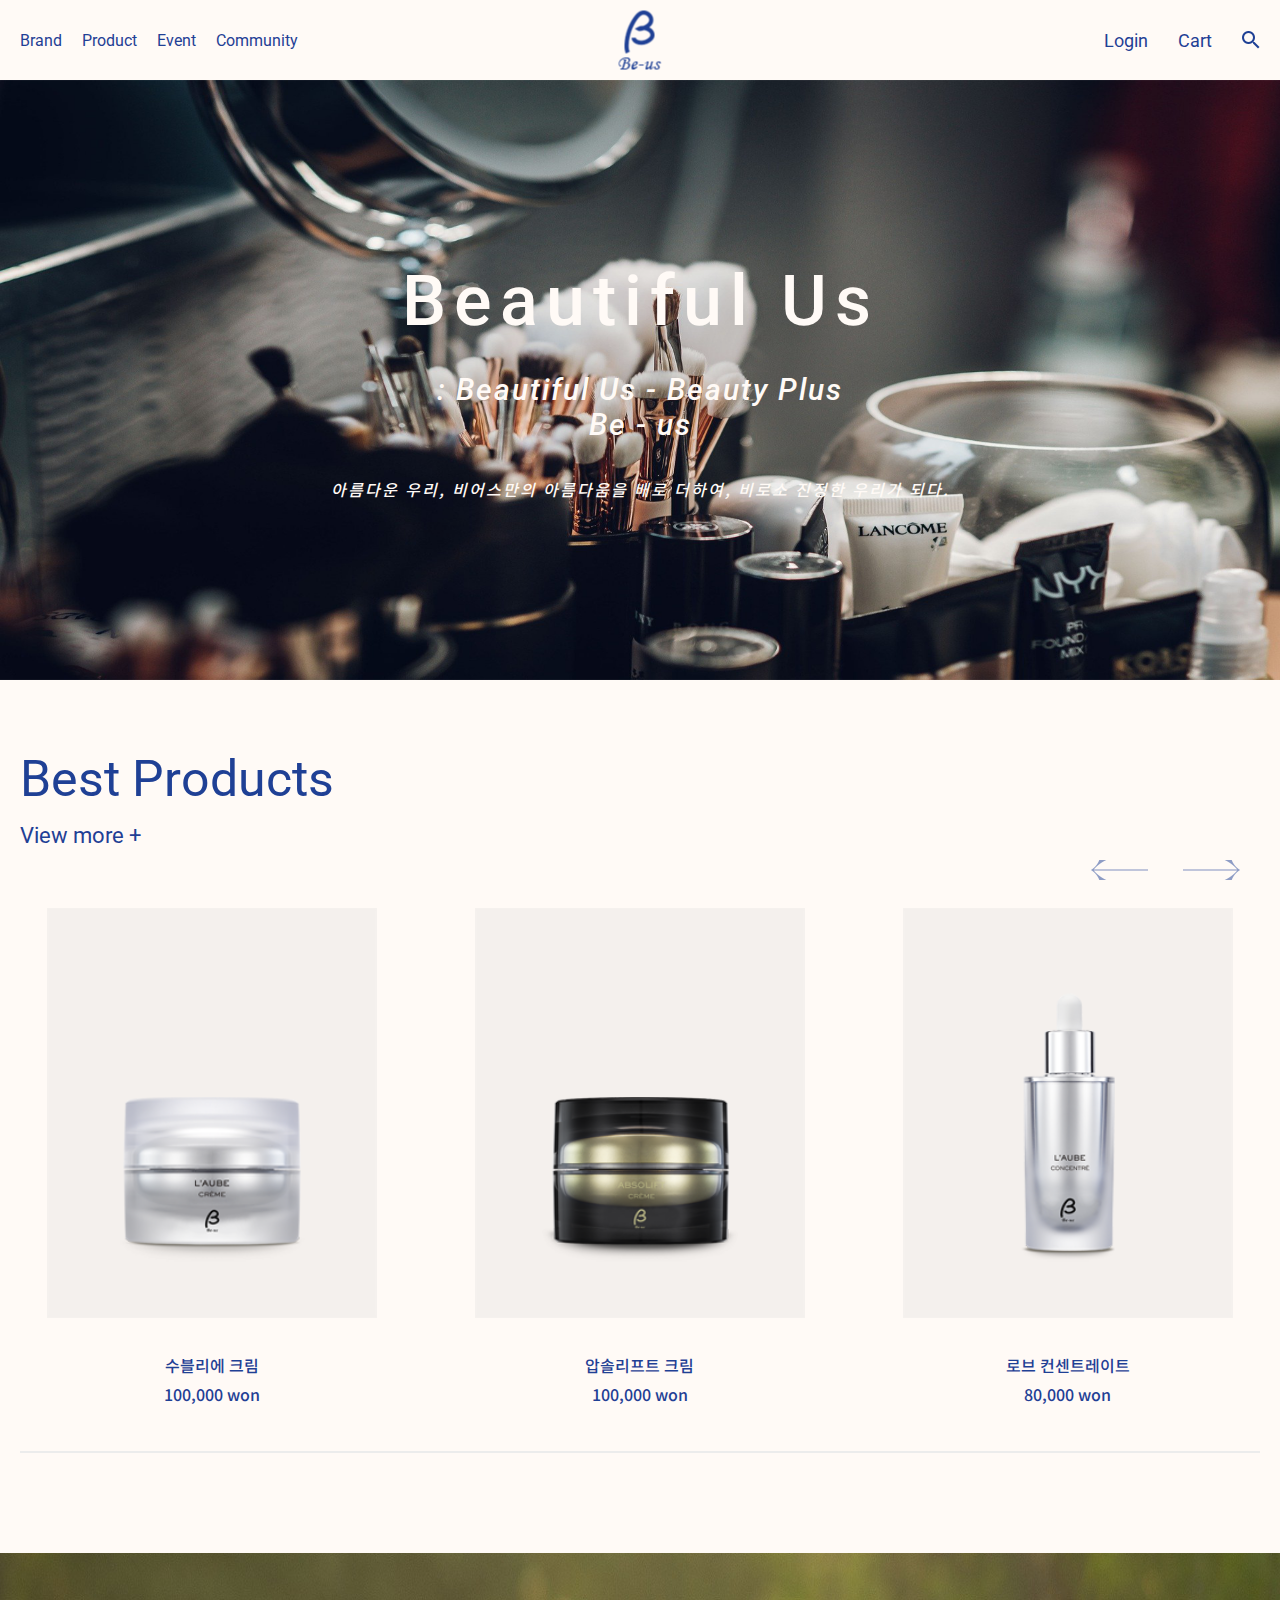
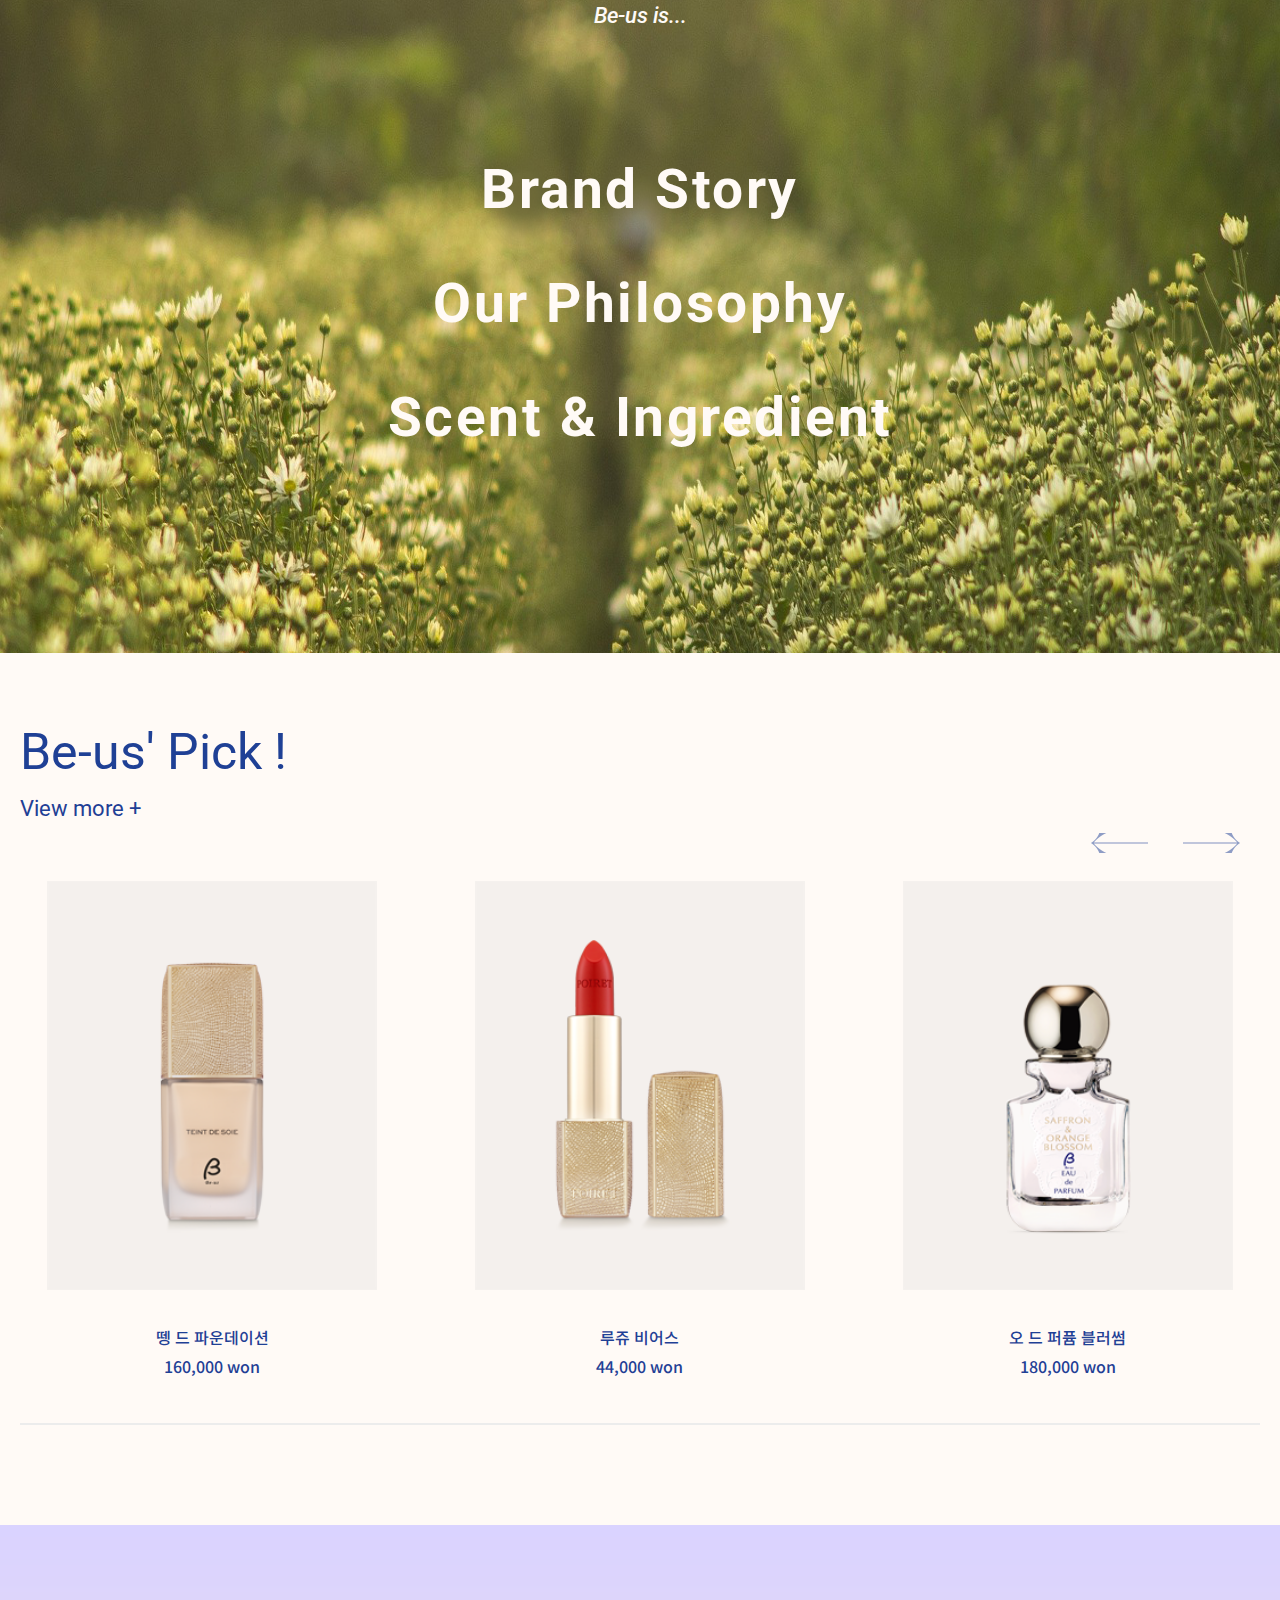
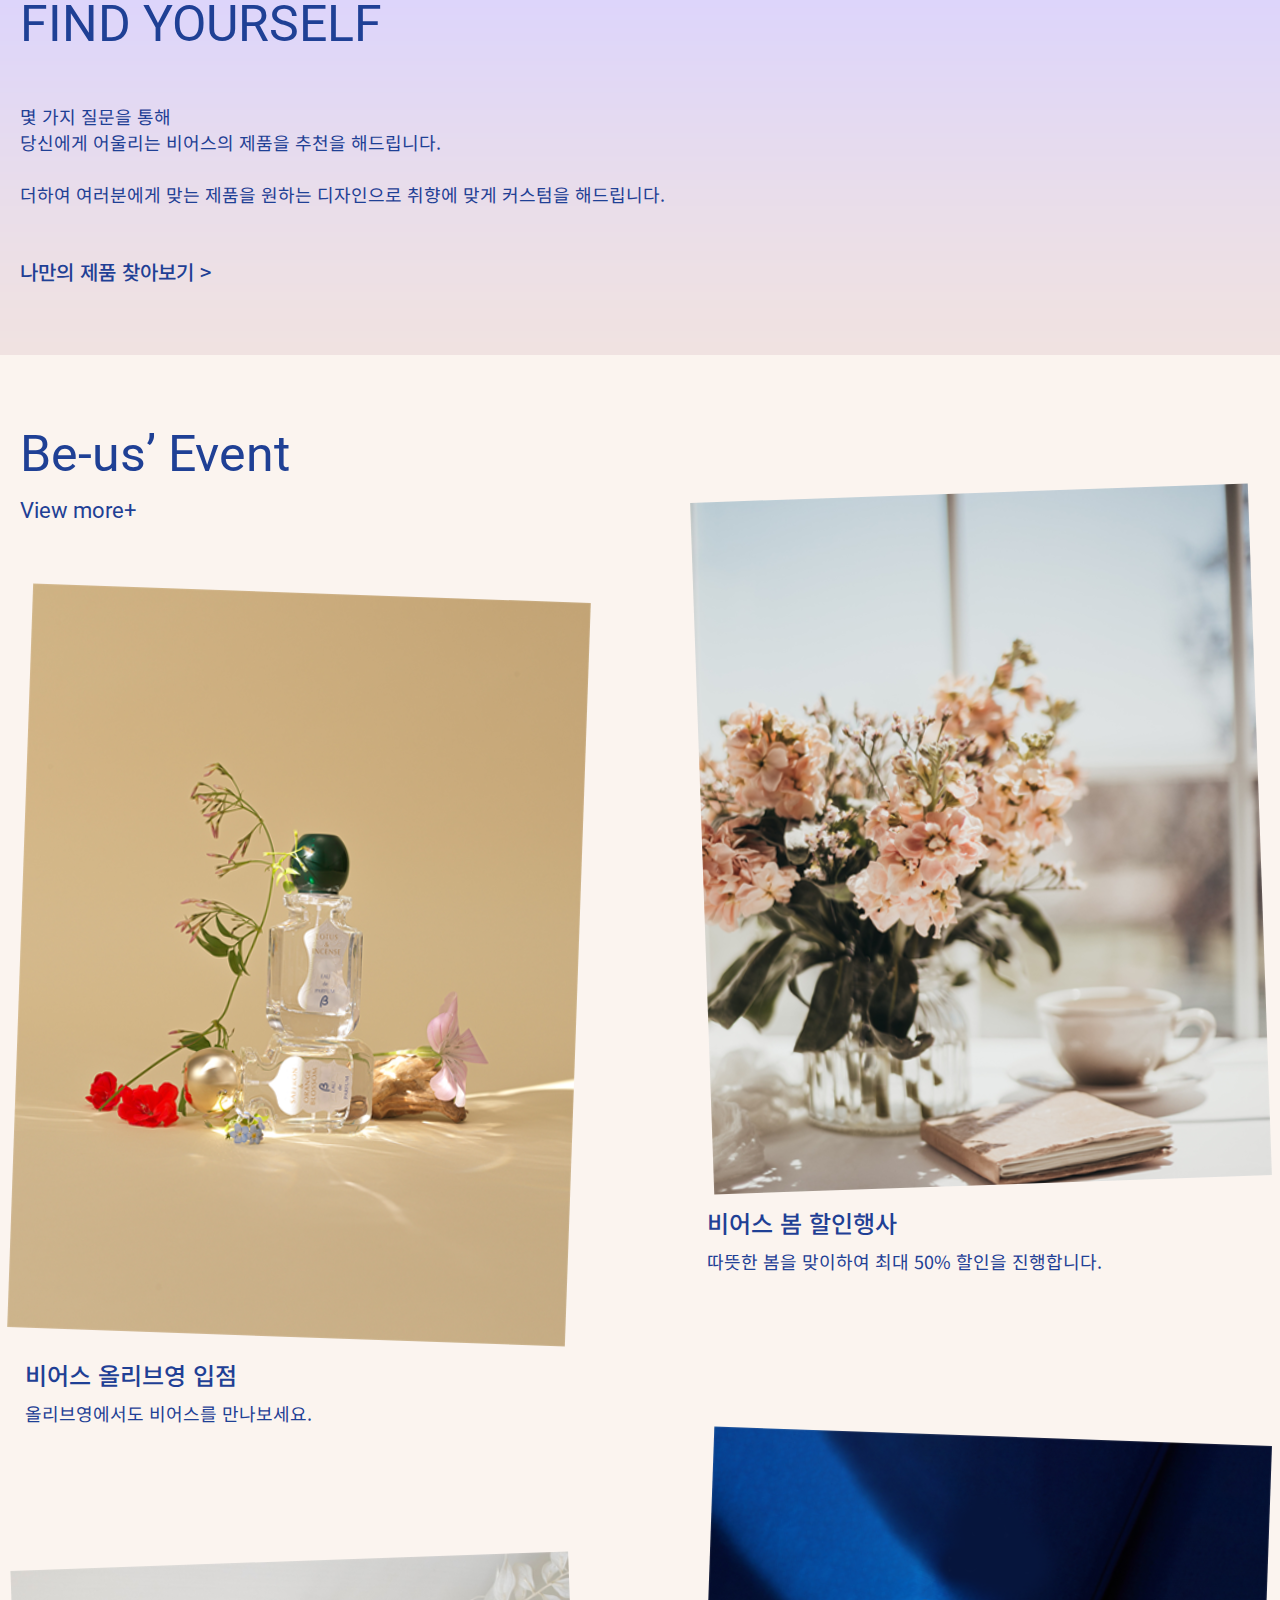
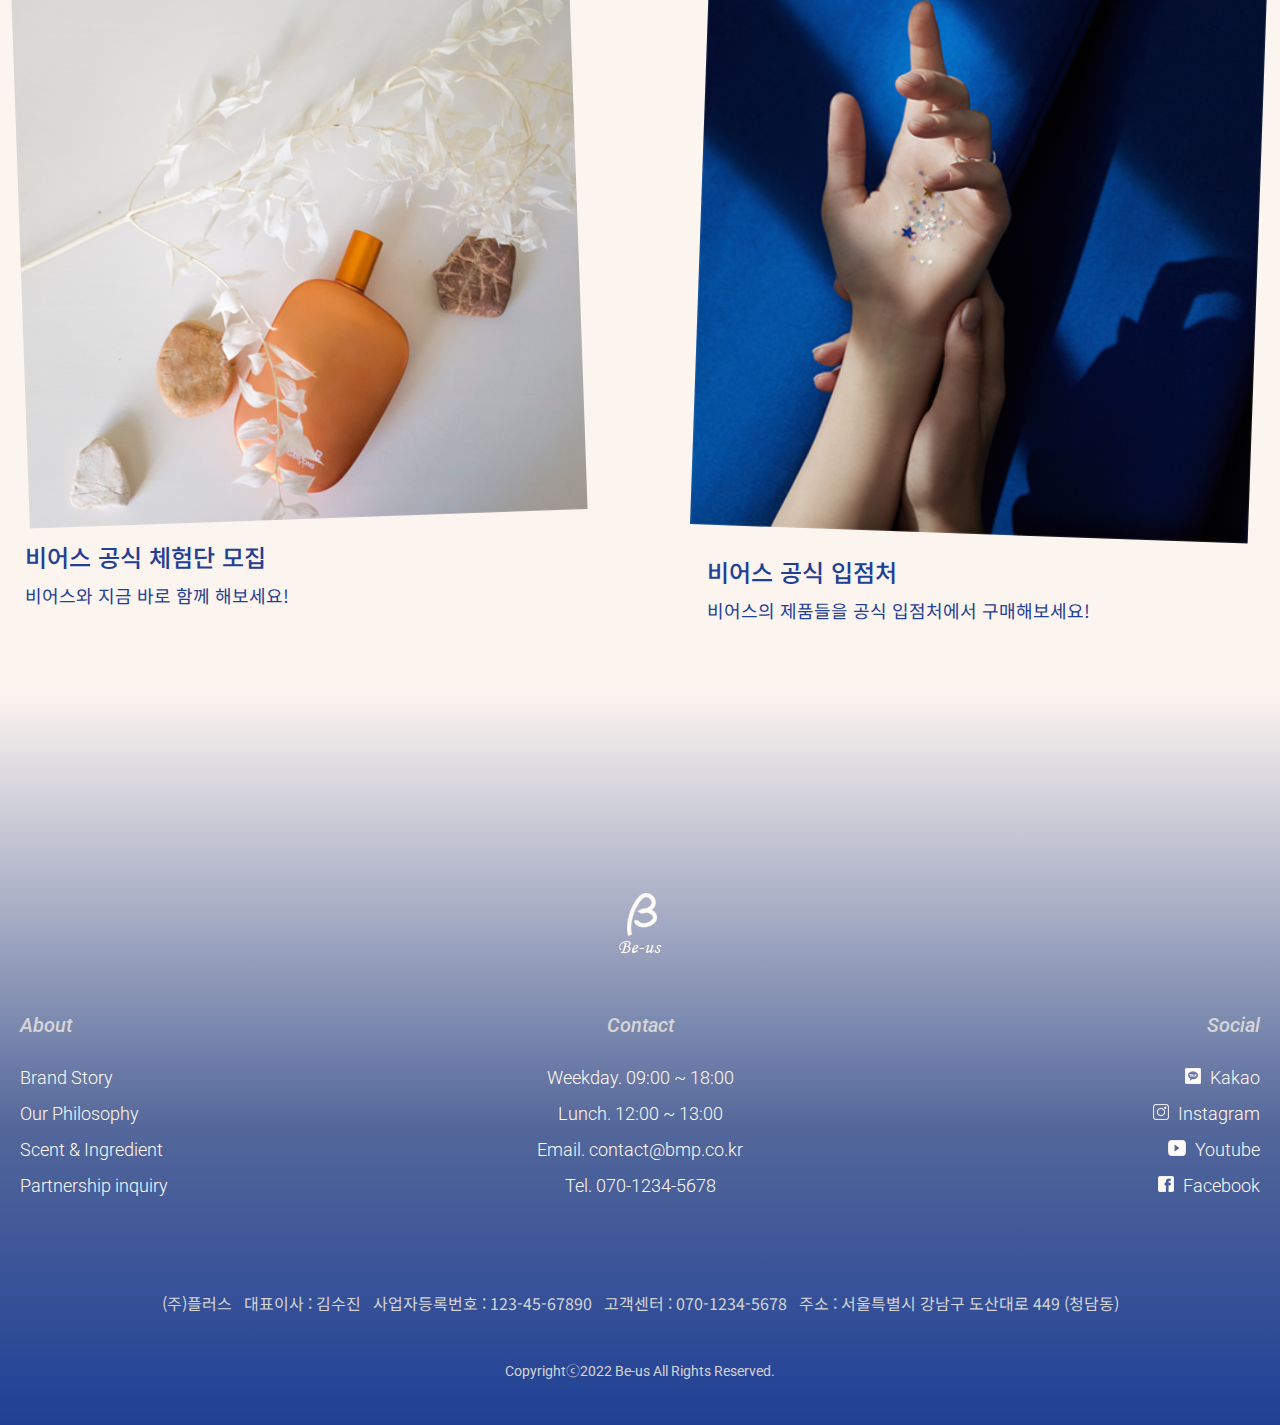
==== commit de85f0cf: "Add files via upload" ====
--- a/index.html
+++ b/index.html
@@ -16,9 +16,7 @@
             <div class="wrapper">
                 <nav class="main-menu">
                     <ul class="gnb">
-                        <!-- Brand Story, Our Philosophy, Scent&Ingredient-->
                         <li><a href="#">Brand</a></li>
-                        <!-- All, Skincare, Base, Lip, Perfume-->
                         <li><a href="#">Product</a></li>
                         <li><a href="#">Event</a></li>
                         <li><a href="#">Community</a></li>
@@ -57,20 +55,11 @@
         </header>
 
         <main>
-            <!-- 메인 슬라이드 효과 -->
             <section class="main-slide">
                 <div class="slide slide1">
                     <div class="slide-img">
                         <img src="./images/mainbanner1.png" alt="mainbanner1">
-                    </div> 
-    
-                    <div class="mban-slide-icon-l">
-                        <a href="#"><img src="./images/slide-btn-left-h.png" alt="slide-left"></a>
-                    </div> 
-    
-                    <div class="mban-slide-icon-r">
-                        <a href="#"><img src="./images/slide-btn-right-h.png" alt="slide-right"></a>
-                    </div> 
+                    </div>
     
                     <div class="banner-txt">
                         <div class="txt">
@@ -81,75 +70,9 @@
                             <p class="ban1-des2">아름다운 우리, 비어스만의 아름다움을 배로 더하여, 비로소 진정한 우리가 되다. </p>
                         </div> 
                     </div> 
-    
-                    <div class="mban-btm-icon">
-                        <a href="#"></a>
-                        <a href="#"></a>
-                        <a href="#"></a>
-                    </div> 
-                </div>
-
-                <div class="slide slide2">
-                    <div class="slide-img">
-                        <img src="./images/mainbanner2.png" alt="mainbanner1">
-                    </div> 
-    
-                    <div class="mban-slide-icon-l">
-                        <a href="#"><img src="./images/slide-btn-left-h.png" alt="slide-left"></a>
-                    </div> 
-    
-                    <div class="mban-slide-icon-r">
-                        <a href="#"><img src="./images/slide-btn-right-h.png" alt="slide-right"></a>
-                    </div> 
-    
-                    <div class="banner-txt">
-                        <div class="txt">
-                            <span>NOW or NEVER</span>
-                            <h2 class="ban1-title">Spring Sale Event</h2>
-                            <p class="ban1-des1">
-                                2022.03.22 ~ 2022.04.30
-                            </p>
-                            <p class="ban1-des2">비어스 전 품목 30% ~ 60% 할인<br>비어스와 함께 따뜻한 봄을 맞이할 준비를 해보세요.</p>
-                        </div> 
-                    </div> 
-    
-                    <div class="mban-btm-icon">
-                        <a href="#"></a>
-                        <a href="#"></a>
-                        <a href="#"></a>
-                    </div> 
-                </div>
-
-                <div class="slide slide3">
-                    <div class="slide-img">
-                        <img src="./images/mainbanner3.png" alt="mainbanner1">
-                    </div> 
-    
-                    <div class="mban-slide-icon-l">
-                        <a href="#"><img src="./images/slide-btn-left-h.png" alt="slide-left"></a>
-                    </div> 
-    
-                    <div class="mban-slide-icon-r">
-                        <a href="#"><img src="./images/slide-btn-right-h.png" alt="slide-right"></a>
-                    </div> 
-    
-                    <div class="banner-txt">
-                        <div class="txt">
-                            <span>Olive Young & Be-us</span>
-                            <h2 class="ban1-title">비어스 올리브영 입점</h2>
-                            <p class="ban1-des1">2022년 3월 2일, 비어스가 올리브영에 입접했습니다.<br> 바로 비어스를 올리브영에서 만나보세요.</p>
-                        </div> 
-                    </div> 
-    
-                    <div class="mban-btm-icon">
-                        <a href="#"></a>
-                        <a href="#"></a>
-                        <a href="#"></a>
-                    </div> 
-                </div>
-            </section>
-
-            <!-- 상품 슬라이드 효과 -->
+                </div>
+            </section>
+
             <section class="pd-sec">
                 <div class="pd-wrap">
                     <div class="pd-area-title">
@@ -159,7 +82,7 @@
     
                     <div class="slide-icon">
                         <a href="#"><img src="./images/slide-btn-left-p-h.png" alt="slide-btn"></a>
-                        <a href="#"><img src="./images/slide-btn-right-p-h.png" alt=""></a>
+                        <a href="#"><img src="./images/slide-btn-right-p-h.png" alt="slide-btn"></a>
                     </div>
     
                     <div class="product">
@@ -236,7 +159,7 @@
     
                     <div class="slide-icon">
                         <a href="#"><img src="./images/slide-btn-left-p-h.png" alt="slide-btn"></a>
-                        <a href="#"><img src="./images/slide-btn-right-p-h.png" alt=""></a>
+                        <a href="#"><img src="./images/slide-btn-right-p-h.png" alt="slide-btn"></a>
                     </div>
     
                     <div class="product">
@@ -372,7 +295,6 @@
                     </div>
                 </div>
             </section>
-
         </main>
 
         <footer>
--- a/css/index.css
+++ b/css/index.css
@@ -293,56 +293,6 @@
     height: 843px;
   }
 }
-main section.main-slide div.slide div.mban-slide-icon-l {
-  transition: 0.5s;
-  display: none;
-}
-@media screen and (min-width: 768px) {
-  main section.main-slide div.slide div.mban-slide-icon-l {
-    display: block;
-    padding: 0 20px;
-    position: absolute;
-    top: 50%;
-    left: 0;
-    transform: translate(0, -50%);
-  }
-}
-main section.main-slide div.slide div.mban-slide-icon-l a img {
-  transition: 0.3s;
-}
-@media screen and (min-width: 768px) {
-  main section.main-slide div.slide div.mban-slide-icon-l a img {
-    opacity: 0.4;
-  }
-  main section.main-slide div.slide div.mban-slide-icon-l a img:hover {
-    opacity: 1;
-  }
-}
-main section.main-slide div.slide div.mban-slide-icon-r {
-  transition: 0.5s;
-  display: none;
-}
-@media screen and (min-width: 768px) {
-  main section.main-slide div.slide div.mban-slide-icon-r {
-    display: block;
-    padding: 0 20px;
-    position: absolute;
-    top: 50%;
-    right: 0;
-    transform: translate(0, -50%);
-  }
-}
-main section.main-slide div.slide div.mban-slide-icon-r a img {
-  transition: 0.3s;
-}
-@media screen and (min-width: 768px) {
-  main section.main-slide div.slide div.mban-slide-icon-r a img {
-    opacity: 0.4;
-  }
-  main section.main-slide div.slide div.mban-slide-icon-r a img:hover {
-    opacity: 1;
-  }
-}
 main section.main-slide div.slide div.banner-txt {
   transition: 0.5s;
   position: absolute;
@@ -422,47 +372,6 @@
     font-size: 22px;
     letter-spacing: 2.5px;
   }
-}
-main section.main-slide div.slide div.mban-btm-icon {
-  display: flex;
-  position: absolute;
-  bottom: 15px;
-  left: 50%;
-  transform: translate(-50%, 0);
-  text-align: center;
-  margin: 0 auto;
-  transition: 0.5s;
-}
-@media screen and (min-width: 768px) {
-  main section.main-slide div.slide div.mban-btm-icon {
-    bottom: 20px;
-  }
-}
-@media screen and (min-width: 1320px) {
-  main section.main-slide div.slide div.mban-btm-icon {
-    bottom: 25px;
-  }
-}
-main section.main-slide div.slide div.mban-btm-icon a {
-  width: 8px;
-  height: 8px;
-  opacity: 0.4;
-  border-radius: 50%;
-  margin-right: 5px;
-  transition: 0.5s;
-  background-color: #fffaf6;
-}
-main section.main-slide div.slide div.mban-btm-icon a:hover {
-  opacity: 1;
-}
-main section.main-slide div.slide div.mban-btm-icon a:last-child {
-  margin-right: 0;
-}
-main section.main-slide div.slide2 {
-  display: none;
-}
-main section.main-slide div.slide3 {
-  display: none;
 }
 main section.pd-sec {
   padding: 50px 20px;
@@ -1116,17 +1025,11 @@
 }
 
 footer {
-  /* Permalink - use to edit and share this gradient: https://colorzilla.com/gradient-editor/#fbf4ef+0,52669a+60,1f4095+100 */
   background: #fbf4ef;
-  /* Old browsers */
   background: -moz-linear-gradient(top, #fbf4ef 0%, #52669a 60%, #1f4095 100%);
-  /* FF3.6-15 */
   background: -webkit-linear-gradient(top, #fbf4ef 0%, #52669a 60%, #1f4095 100%);
-  /* Chrome10-25,Safari5.1-6 */
   background: linear-gradient(to bottom, #fbf4ef 0%, #52669a 60%, #1f4095 100%);
-  /* W3C, IE10+, FF16+, Chrome26+, Opera12+, Safari7+ */
   filter: progid:DXImageTransform.Microsoft.gradient( startColorstr="#fbf4ef", endColorstr="#1f4095",GradientType=0 );
-  /* IE6-9 */
   background-size: cover;
   width: 100%;
 }
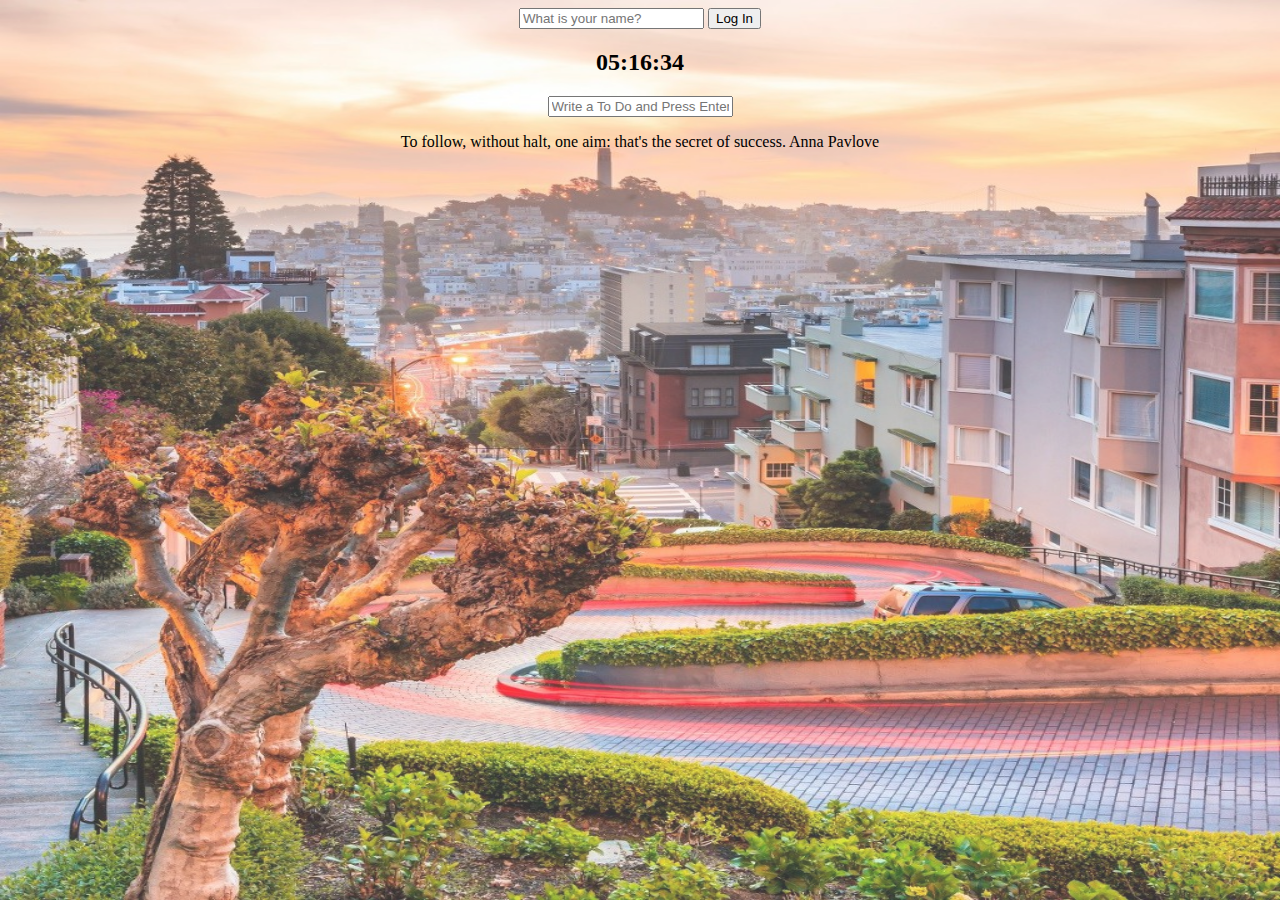
==== commit b0aaca68: "Add files via upload" ====
--- a/index.html
+++ b/index.html
@@ -1,344 +1,40 @@
-<!DOCTYPE html>
-<html lang="ko">
-    <head>
-        <meta charset="UTF-8">
-        <meta name="Description" content="Be-us main">
-        <meta name="Author" content="Suu01">  
-        <meta http-equiv="X-UA-Compatible" content="IE=edge">
-        <meta name="viewport" content="width=device-width, initial-scale=1.0"> 
-        <title>Be-us</title>
-        <link rel="stylesheet" href="css/index.css">
-        <script src="./js/index.js"></script>
-        <link rel="shortcut icon" href="images/beus.ico">
-    </head>
-    <body>
-        <header>
-            <div class="wrapper">
-                <nav class="main-menu">
-                    <ul class="gnb">
-                        <li><a href="#">Brand</a></li>
-                        <li><a href="#">Product</a></li>
-                        <li><a href="#">Event</a></li>
-                        <li><a href="#">Community</a></li>
-                        <li><a id="ham" href="#"><img src="./images/hamburger-btn.png" alt="햄버거 버튼"></a></li>
-                    </ul>
-                </nav>
-    
-                <div class="logo-wrap">
-                    <a href="index.html"><img src="./images/logo.png" alt="비어스 메인 로고"></a>
-                </div> 
-                
-                <div class="side-menu">
-                    <ul>
-                        <li><a href="./sub/login.html">Login</a></li>
-                        <li><a href="#">Cart</a></li>
-                        <li><a href="#"><img src="./images/search.png" alt="검색버튼"></a></li>
-                    </ul>
-                </div> 
-            </div>
-
-            <div class="sub-menu">
-                <a href="javascript:void(0)" class="closebtn" onclick="closeNav()">&times;</a>
-                <div class="s-menu-con">
-                    <div class="login-wrap">
-                        <p><a href="./sub/login.html">Login</a></p>
-                        <p><a href="#">Cart</a></p>
-                    </div>
-                    <ul>
-                        <li><a href="#">Brand</a></li>
-                        <li><a href="#">Product</a></li>
-                        <li><a href="#">Event</a></li>
-                        <li><a href="#">Community</a></li>
-                    </ul>
-                </div>
-            </div>
-        </header>
-
-        <main>
-            <section class="main-slide">
-                <div class="slide slide1">
-                    <div class="slide-img">
-                        <img src="./images/mainbanner1.png" alt="mainbanner1">
-                    </div>
-    
-                    <div class="banner-txt">
-                        <div class="txt">
-                            <h2 class="ban1-title">Beautiful Us</h2>
-                            <p class="ban1-des1">
-                                : Beautiful Us - Beauty Plus <br /> Be - us
-                            </p>
-                            <p class="ban1-des2">아름다운 우리, 비어스만의 아름다움을 배로 더하여, 비로소 진정한 우리가 되다. </p>
-                        </div> 
-                    </div> 
-                </div>
-            </section>
-
-            <section class="pd-sec">
-                <div class="pd-wrap">
-                    <div class="pd-area-title">
-                        <h2>Best Products</h2>
-                        <a href="#">View more +</a>
-                    </div> 
-    
-                    <div class="slide-icon">
-                        <a href="#"><img src="./images/slide-btn-left-p-h.png" alt="slide-btn"></a>
-                        <a href="#"><img src="./images/slide-btn-right-p-h.png" alt="slide-btn"></a>
-                    </div>
-    
-                    <div class="product">
-                        <ul class="pd">
-                            <li>
-                                <a href="#">
-                                    <div class="pd-img pd-img1">
-                                        <img src="./images/pd2.png" alt="pd2">
-                                    </div>
-                                    <div class="pd-txt">
-                                        <p>수블리에 크림</p>
-                                        <p>100,000 won</p>
-                                    </div>
-                                </a>
-                            </li>
-                            <li>
-                                <a href="#">
-                                    <div class="pd-img pd-img1">
-                                        <img src="./images/pd3.png" alt="pd3">
-                                    </div>
-                                    <div class="pd-txt">
-                                        <p>압솔리프트 크림</p>
-                                        <p>100,000 won</p>
-                                    </div>
-                                </a>
-                            </li>
-                            <li>
-                                <a href="#">
-                                    <div class="pd-img pd-img1">
-                                        <img src="./images/pd4.png" alt="pd4">
-                                    </div>
-                                    <div class="pd-txt">
-                                        <p>로브 컨센트레이트</p>
-                                        <p>80,000 won</p>
-                                    </div>
-                                </a>
-                            </li>
-                            <li>
-                                <a href="#">
-                                    <div class="pd-img pd-img1">
-                                        <img src="./images/pd5.png" alt="pd5">
-                                    </div>
-                                    <div class="pd-txt">
-                                        <p>압솔리프트 세럼</p>
-                                        <p>85,000 won</p>
-                                    </div>
-                                </a>
-                            </li>
-                        </ul>
-                        <div class="pd-line">
-                        </div>
-                    </div> 
-                </div>
-            </section>
-
-            <section class="brand">
-                <div class="brand-img">
-                    <img src="./images/bgimg1.png" alt="brand-slide-img-1">
-                </div>
-                <p class="be-us-is">Be-us is...</p>
-                <div class="brand-text">
-                        <h2 class="brand-text1"><a href="#">Brand Story</a></h2>
-                        <h2 class="brand-text2"><a href="#">Our Philosophy</a></h2>
-                        <h2 class="brand-text3"><a href="#">Scent & Ingredient</a></h2>
-                </div>
-            </section>
-
-            <section class="pd-sec">
-                <div class="pd-wrap">
-                    <div class="pd-area-title">
-                        <h2>Be-us' Pick !</h2>
-                        <a href="#">View more +</a>
-                    </div> 
-    
-                    <div class="slide-icon">
-                        <a href="#"><img src="./images/slide-btn-left-p-h.png" alt="slide-btn"></a>
-                        <a href="#"><img src="./images/slide-btn-right-p-h.png" alt="slide-btn"></a>
-                    </div>
-    
-                    <div class="product">
-                        <ul class="pd">
-                            <li>
-                                <a href="#">
-                                    <div class="pd-img">
-                                        <img src="./images/pd2-2.png" alt="pd2-2">
-                                    </div>
-                                    <div class="pd-txt">
-                                        <p>뗑 드 파운데이션</p>
-                                        <p>160,000 won</p>
-                                    </div>
-                                </a>
-                            </li>
-                            <li>
-                                <a href="#">
-                                    <div class="pd-img">
-                                        <img src="./images/pd2-3.png" alt="pd2-3">
-                                    </div>
-                                    <div class="pd-txt">
-                                        <p>루쥬 비어스</p>
-                                        <p>44,000 won</p>
-                                    </div>
-                                </a>
-                            </li>
-                            <li>
-                                <a href="#">
-                                    <div class="pd-img">
-                                        <img src="./images/pd2-4.png" alt="pd2-4">
-                                    </div>
-                                    <div class="pd-txt">
-                                        <p>오 드 퍼퓸 블러썸</p>
-                                        <p>180,000 won</p>
-                                    </div>
-                                </a>
-                            </li>
-                            <li>
-                                <a href="#">
-                                    <div class="pd-img">
-                                        <img src="./images/pd2-5.png" alt="pd2-5">
-                                    </div>
-                                    <div class="pd-txt">
-                                        <p>립글로스 비어스</p>
-                                        <p>40,000 won</p>
-                                    </div>
-                                </a>
-                            </li>
-                        </ul>
-                        <div class="pd-line">
-                        </div>
-                    </div> 
-                </div>
-            </section>
-
-            <section class="find">
-                <div class="find-wrap">
-                    <div class="find-ab">
-                        <h2>FIND YOURSELF</h2>
-                        <p class="find-mobile">
-                            몇 가지 질문을 통해 당신에게 어울리는<br> 비어스의 제품을 추천을 해드립니다.<br><br>
-                            더하여 여러분에게 맞는 제품을 원하는<br> 디자인으로 취향에 맞게  커스텀을 해드립니다.
-                        </p>
-                        <p class="find-tablet">
-                            몇 가지 질문을 통해<br> 당신에게 어울리는 비어스의 제품을 추천을 해드립니다.<br><br>
-                            더하여 여러분에게 맞는 제품을 원하는 디자인으로 취향에 맞게  커스텀을 해드립니다.
-                        </p>
-                        <a href="#">나만의 제품 찾아보기 ></a>
-                    </div>
-                </div>
-            </section>
-
-            <section class="event">
-                <div class="ev-wrapper">
-                    <div class="event-title">
-                        <h2>Be-us’ Event</h2>
-                        <p><a href="#">View more+</a></p>
-                    </div>
-    
-                    <div class="event-des">
-                        <div class="ev-flex-b1">
-                            <div class="ev1 ev">
-                                <div class="ev-img">
-                                    <a href="#"><img src="./images/ev1.png" alt="pd1"></a>
-                                </div>
-                                <div class="ev-img-des">
-                                    <a href="#">
-                                        <h3>비어스 올리브영 입점</h3>
-                                        <p>올리브영에서도 비어스를 만나보세요.</p>
-                                    </a>
-                                </div>
-                            </div>
-    
-                            <div class="ev2 ev">
-                                <div class="ev-img">
-                                    <a href="#"><img src="./images/ev2.png" alt="pd1"></a>
-                                </div> 
-                                <div class="ev-img-des">
-                                    <a href="#">
-                                        <h3>비어스 봄 할인행사</h3>
-                                        <p>따뜻한 봄을 맞이하여 최대 50% 할인을 진행합니다.</p>
-                                    </a>
-                                </div>
-                            </div>
-                        </div>
-    
-                        <div class="ev-flex-b2">
-                            <div class="ev3 ev">
-                                <div class="ev-img">
-                                    <a href="#"><img src="./images/ev3.png" alt="pd1"></a>
-                                </div> 
-                                <div class="ev-img-des">
-                                    <a href="#">
-                                        <h3>비어스 공식 체험단 모집</h3>
-                                        <p>비어스와 지금 바로 함께 해보세요!</p>
-                                    </a>
-                                </div>
-                            </div>
-    
-                            <div class="ev4 ev">
-                                <div class="ev-img">
-                                    <a href="#"><img src="./images/ev4.png" alt="pd1"></a>
-                                </div>
-                                <div class="ev-img-des">
-                                    <a href="#">
-                                        <h3>비어스 공식 입점처</h3>
-                                        <p>비어스의 제품들을 공식 입점처에서 구매해보세요!</p>
-                                    </a>
-                                </div> 
-                            </div>
-                        </div>
-    
-                    </div>
-                </div>
-            </section>
-        </main>
-
-        <footer>
-            <div class="footer-wrap">
-                <div class="footer-logo">
-                    <img src="images/footer-logo.png" alt="로고">
-                </div>
-                <div class="footer-des">
-                    <div class="copy-d">
-                        <div class="about">
-                            <h4>About</h4>
-                            <ul>
-                                <li><a href="#">Brand Story</a></li>
-                                <li><a href="#">Our Philosophy</a></li>
-                                <li><a href="#">Scent & Ingredient</a></li>
-                                <li><a href="#">Partnership inquiry</a></li>
-                            </ul>
-                        </div>
-                        <div class="contact">
-                            <h4>Contact</h4>
-                            <ul>
-                                <li>Weekday. 09:00 ~ 18:00</li>
-                                <li>Lunch. 12:00 ~ 13:00</li>
-                                <li>Email. contact@bmp.co.kr</li>
-                                <li>Tel. 070-1234-5678</li>
-                            </ul>
-                        </div>
-                        <div class="social">
-                            <h4>Social</h4>
-                            <ul>
-                                <li><a href="#"><img src="images/kakao.png" alt="카카오"> Kakao</a></li>
-                                <li><a href="https://www.instagram.com/accounts/login/?next=/loivie.official/"><img src="images/instagram.png" alt="인스타"> Instagram</a></li>
-                                <li><a href="#"><img src="images/youtube.png" alt="유튜브"> Youtube</a></li>
-                                <li><a href="#"><img src="images/facebook.png" alt="페이스북"> Facebook</a></li>
-                            </ul>
-                        </div>
-                    </div>
-                    <div class="copy">
-                        <p class="footer-bottom-m">(주)플러스<br> 대표이사 : 김수진<br> 사업자등록번호 : 123-45-67890<br> 고객센터 : 070-1234-5678<br> 주소 : 서울특별시 강남구 도산대로 449 (청담동)</p>
-                        <p class="footer-bottom-p">(주)플러스&nbsp;&nbsp; 대표이사 : 김수진&nbsp;&nbsp; 사업자등록번호 : 123-45-67890&nbsp;&nbsp; 고객센터 : 070-1234-5678&nbsp;&nbsp; 주소 : 서울특별시 강남구 도산대로 449 (청담동)</p>
-                        <p class="copyright">Copyrightⓒ2022 Be-us All Rights Reserved.</p>
-                    </div>
-                </div>
-            </div>
-        </footer>
-    </body>
+<!DOCTYPE html>
+<html lang="en">
+<head>
+    <meta charset="UTF-8">
+    <meta http-equiv="X-UA-Compatible" content="IE=edge">
+    <meta name="viewport" content="width=device-width, initial-scale=1.0">
+    <title>Document</title>
+    <link rel="stylesheet" href="style.css">
+</head>
+<body>
+    <form id="login-form" class="hidden">
+        <input required maxlength="15" type="text" placeholder="What is your name?" />
+        <input type="submit" value="Log In">
+    </form>
+    <h1 id="greeting" class="hidden"></h1>
+
+    <h2 id="clock">00:00:00</h2>
+
+    <form id="todo-form">
+        <input type="text" placeholder="Write a To Do and Press Enter" required />
+    </form>
+    <ul id="todo-list"></ul>
+
+    <div id="quote">
+        <span></span>
+        <span></span>
+    </div>
+
+    <div id="weather">
+        <span></span>
+        <span></span>
+    </div>
+    <script src="greetings.js"></script>
+    <script src="clock.js"></script>
+    <script src="quotes.js"></script>
+    <script src="background.js"></script>
+    <script src="todo.js"></script>
+    <script src="weather.js"></script>
+</body>
 </html>--- a/style.css
+++ b/style.css
@@ -0,0 +1,23 @@
+body {
+    text-align: center;
+}
+
+.hidden {
+    display: none;
+}
+
+img {
+    position:absolute;
+    width:100%;
+    height:100%;
+    left: 0px;
+    top: 0px;
+    right:0px;
+    bottom:0px;
+    z-index: -1;
+    opacity:80%;
+}
+
+ul#todo-list {
+    list-style: none;
+}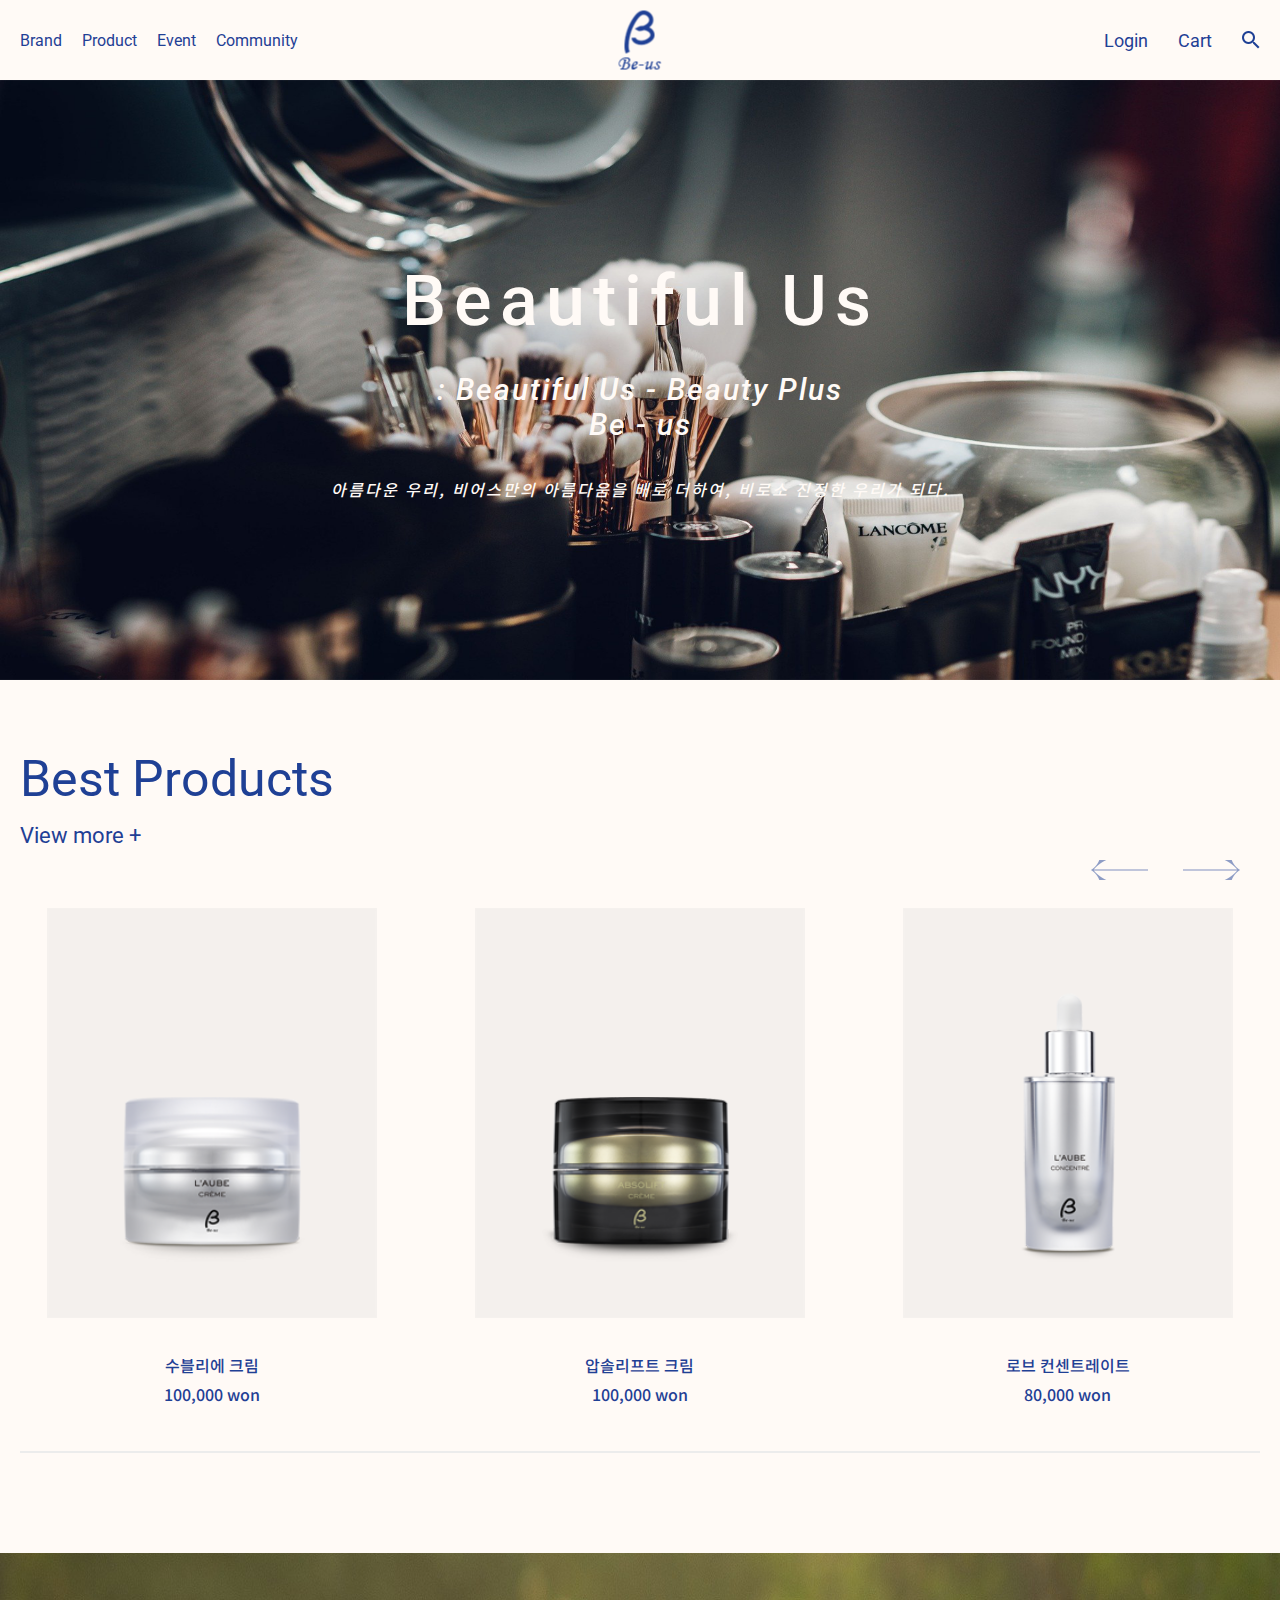
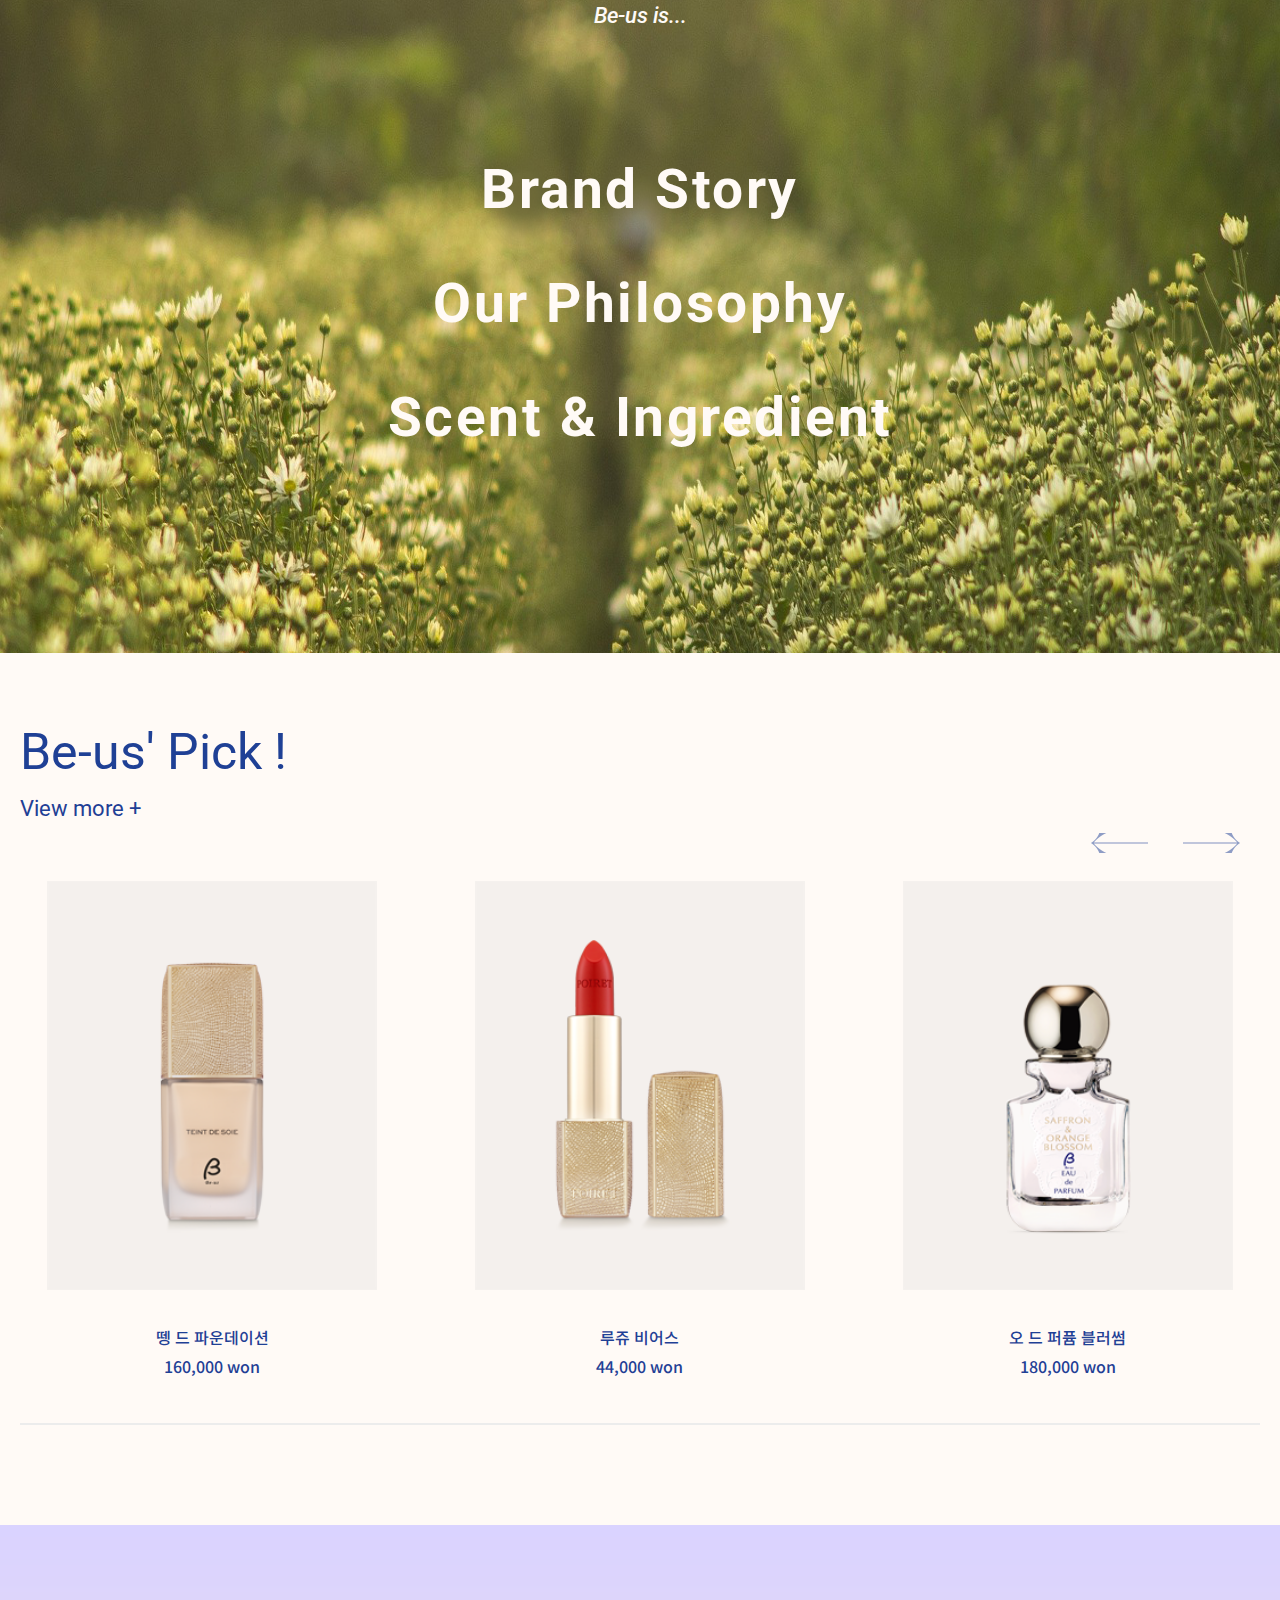
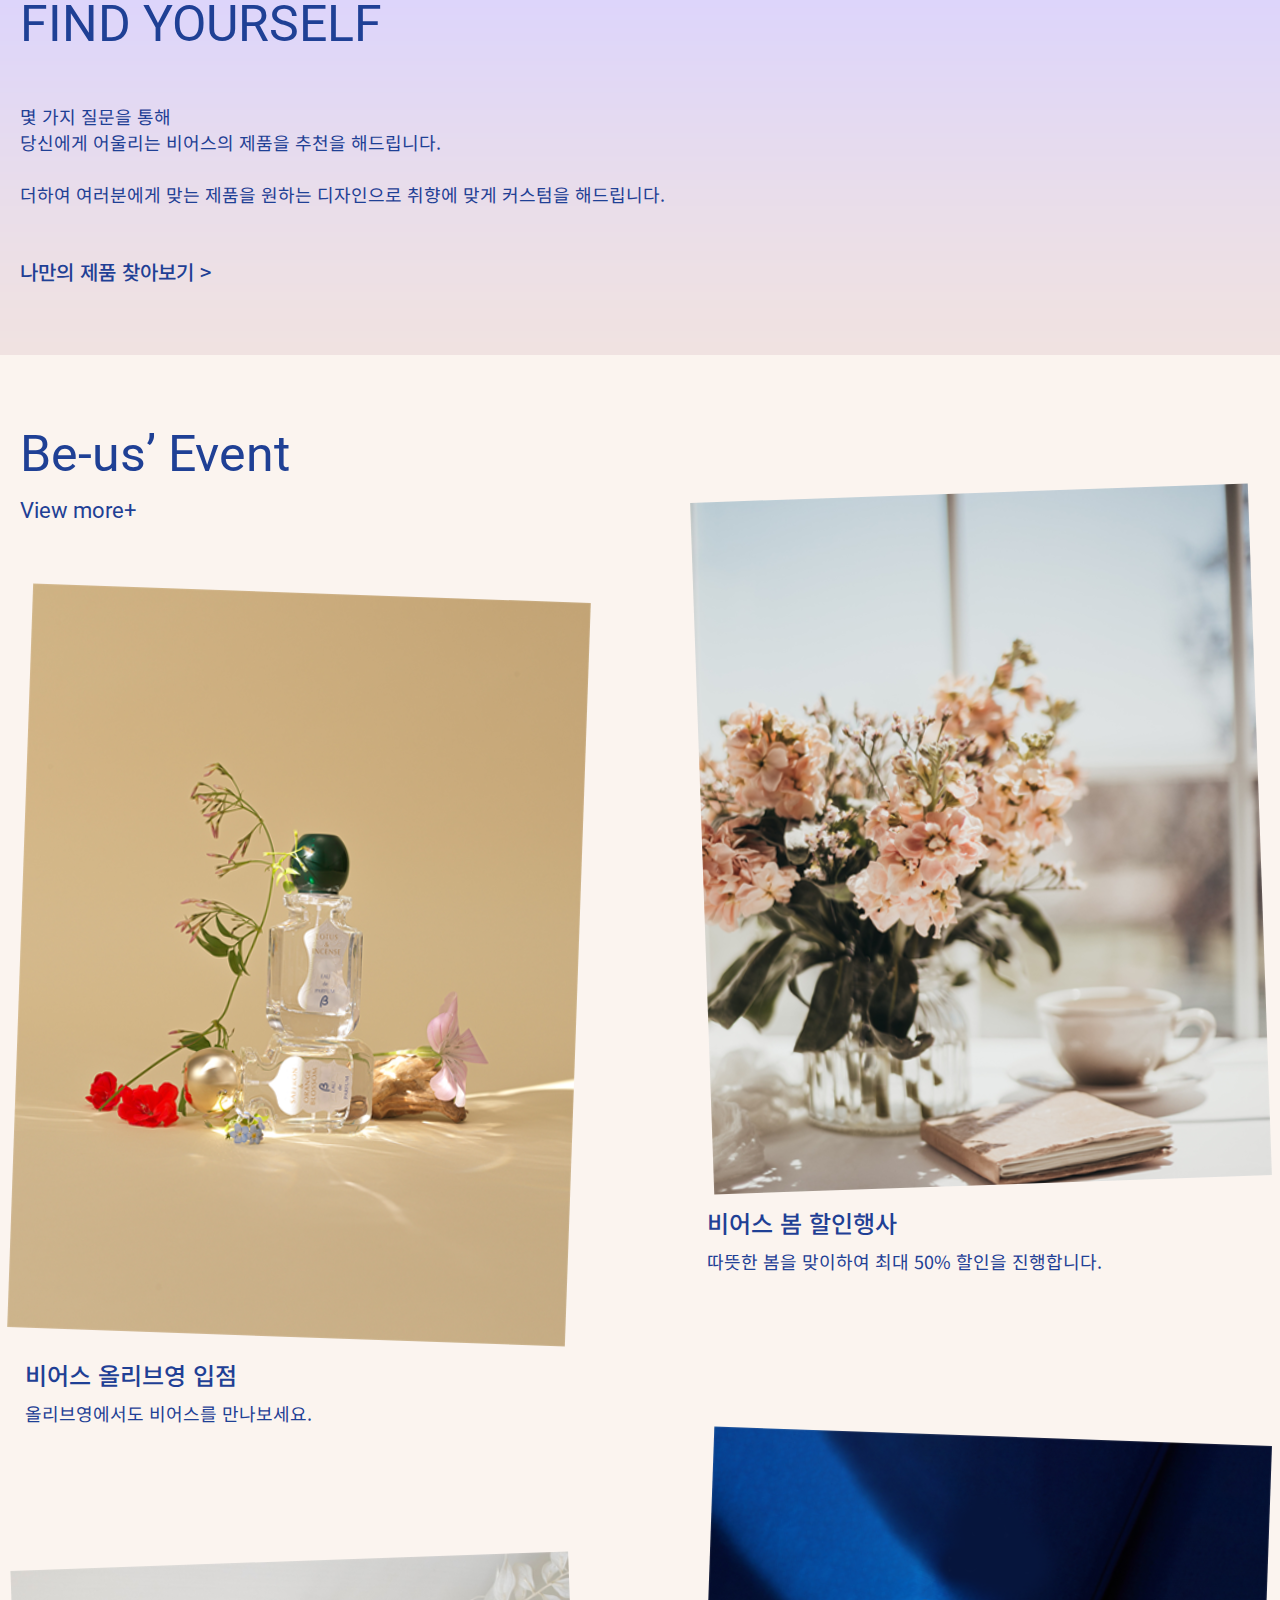
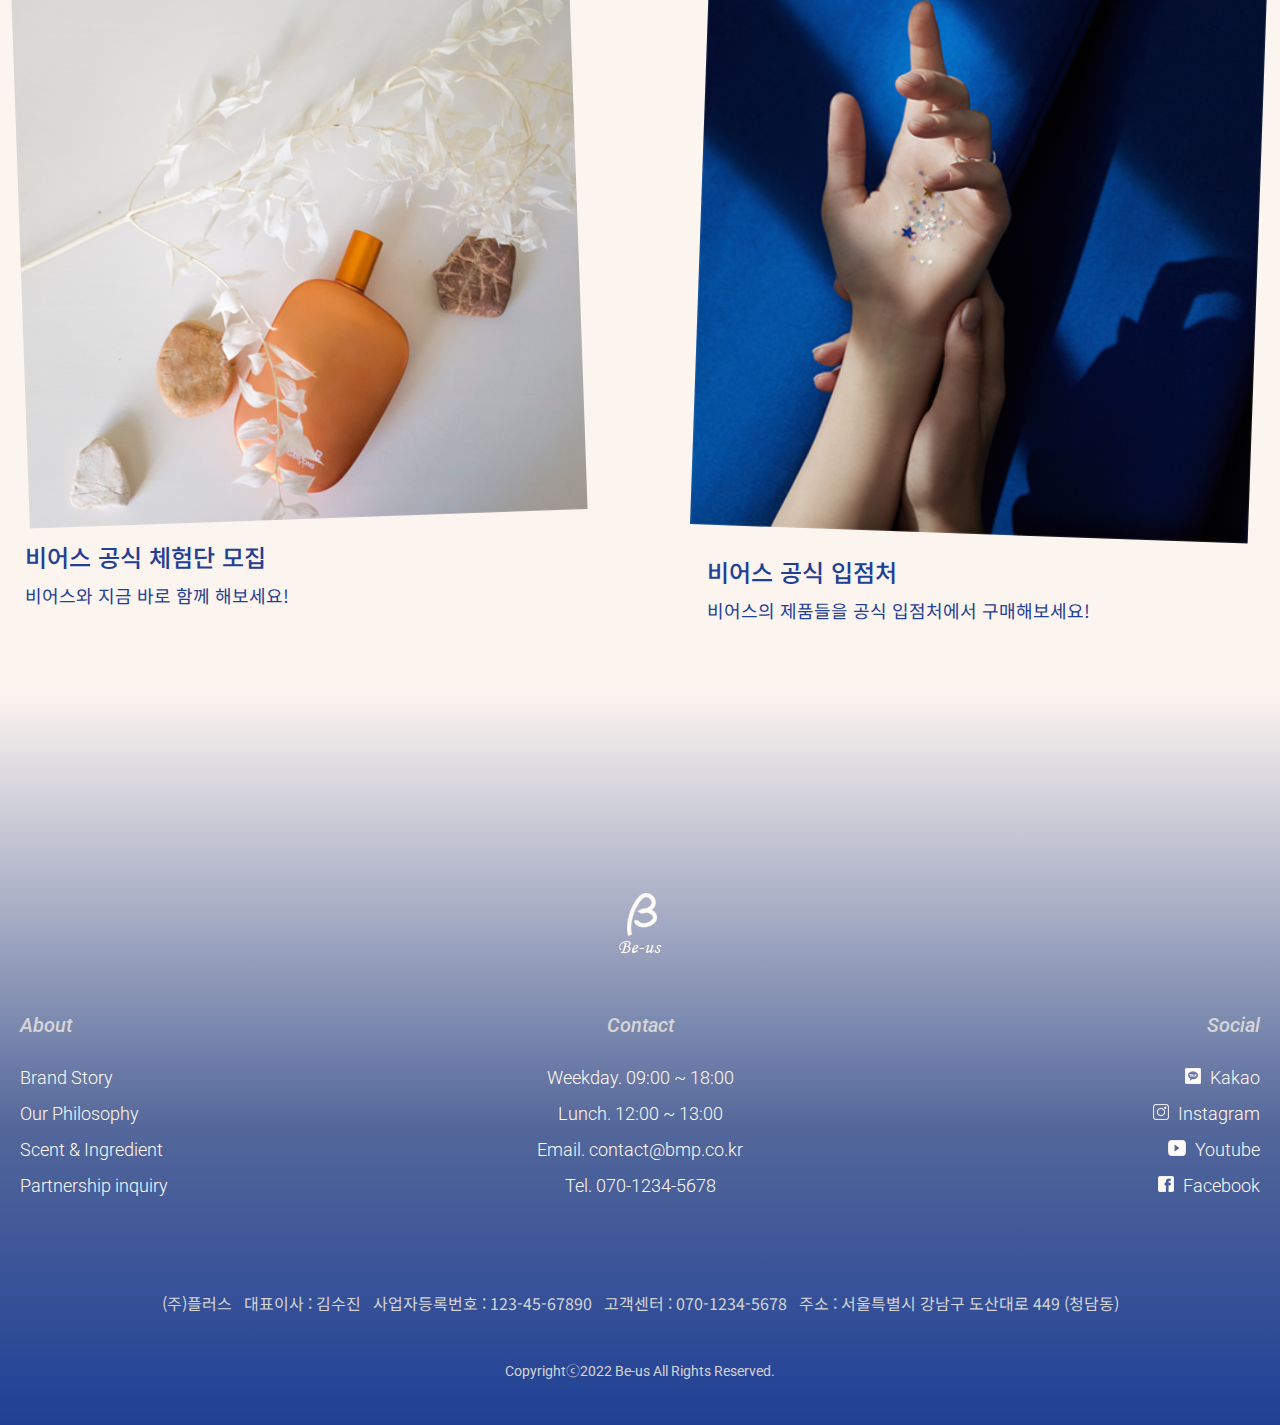
==== commit 225112e9: "Add files via upload" ====
--- a/index.html
+++ b/index.html
@@ -1,40 +1,344 @@
-<!DOCTYPE html>
-<html lang="en">
-<head>
-    <meta charset="UTF-8">
-    <meta http-equiv="X-UA-Compatible" content="IE=edge">
-    <meta name="viewport" content="width=device-width, initial-scale=1.0">
-    <title>Document</title>
-    <link rel="stylesheet" href="style.css">
-</head>
-<body>
-    <form id="login-form" class="hidden">
-        <input required maxlength="15" type="text" placeholder="What is your name?" />
-        <input type="submit" value="Log In">
-    </form>
-    <h1 id="greeting" class="hidden"></h1>
-
-    <h2 id="clock">00:00:00</h2>
-
-    <form id="todo-form">
-        <input type="text" placeholder="Write a To Do and Press Enter" required />
-    </form>
-    <ul id="todo-list"></ul>
-
-    <div id="quote">
-        <span></span>
-        <span></span>
-    </div>
-
-    <div id="weather">
-        <span></span>
-        <span></span>
-    </div>
-    <script src="greetings.js"></script>
-    <script src="clock.js"></script>
-    <script src="quotes.js"></script>
-    <script src="background.js"></script>
-    <script src="todo.js"></script>
-    <script src="weather.js"></script>
-</body>
+<!DOCTYPE html>
+<html lang="ko">
+    <head>
+        <meta charset="UTF-8">
+        <meta name="Description" content="Be-us main">
+        <meta name="Author" content="Suu01">  
+        <meta http-equiv="X-UA-Compatible" content="IE=edge">
+        <meta name="viewport" content="width=device-width, initial-scale=1.0"> 
+        <title>Be-us</title>
+        <link rel="stylesheet" href="css/index.css">
+        <script src="./js/index.js"></script>
+        <link rel="shortcut icon" href="images/beus.ico">
+    </head>
+    <body>
+        <header>
+            <div class="wrapper">
+                <nav class="main-menu">
+                    <ul class="gnb">
+                        <li><a href="#">Brand</a></li>
+                        <li><a href="#">Product</a></li>
+                        <li><a href="#">Event</a></li>
+                        <li><a href="#">Community</a></li>
+                        <li><a id="ham" href="#"><img src="./images/hamburger-btn.png" alt="햄버거 버튼"></a></li>
+                    </ul>
+                </nav>
+    
+                <div class="logo-wrap">
+                    <a href="index.html"><img src="./images/logo.png" alt="비어스 메인 로고"></a>
+                </div> 
+                
+                <div class="side-menu">
+                    <ul>
+                        <li><a href="./sub/login.html">Login</a></li>
+                        <li><a href="#">Cart</a></li>
+                        <li><a href="#"><img src="./images/search.png" alt="검색버튼"></a></li>
+                    </ul>
+                </div> 
+            </div>
+
+            <div class="sub-menu">
+                <a href="javascript:void(0)" class="closebtn" onclick="closeNav()">&times;</a>
+                <div class="s-menu-con">
+                    <div class="login-wrap">
+                        <p><a href="./sub/login.html">Login</a></p>
+                        <p><a href="#">Cart</a></p>
+                    </div>
+                    <ul>
+                        <li><a href="#">Brand</a></li>
+                        <li><a href="#">Product</a></li>
+                        <li><a href="#">Event</a></li>
+                        <li><a href="#">Community</a></li>
+                    </ul>
+                </div>
+            </div>
+        </header>
+
+        <main>
+            <section class="main-slide">
+                <div class="slide slide1">
+                    <div class="slide-img">
+                        <img src="./images/mainbanner1.png" alt="mainbanner1">
+                    </div>
+    
+                    <div class="banner-txt">
+                        <div class="txt">
+                            <h2 class="ban1-title">Beautiful Us</h2>
+                            <p class="ban1-des1">
+                                : Beautiful Us - Beauty Plus <br /> Be - us
+                            </p>
+                            <p class="ban1-des2">아름다운 우리, 비어스만의 아름다움을 배로 더하여, 비로소 진정한 우리가 되다. </p>
+                        </div> 
+                    </div> 
+                </div>
+            </section>
+
+            <section class="pd-sec">
+                <div class="pd-wrap">
+                    <div class="pd-area-title">
+                        <h2>Best Products</h2>
+                        <a href="#">View more +</a>
+                    </div> 
+    
+                    <div class="slide-icon">
+                        <a href="#"><img src="./images/slide-btn-left-p-h.png" alt="slide-btn"></a>
+                        <a href="#"><img src="./images/slide-btn-right-p-h.png" alt="slide-btn"></a>
+                    </div>
+    
+                    <div class="product">
+                        <ul class="pd">
+                            <li>
+                                <a href="#">
+                                    <div class="pd-img pd-img1">
+                                        <img src="./images/pd2.png" alt="pd2">
+                                    </div>
+                                    <div class="pd-txt">
+                                        <p>수블리에 크림</p>
+                                        <p>100,000 won</p>
+                                    </div>
+                                </a>
+                            </li>
+                            <li>
+                                <a href="#">
+                                    <div class="pd-img pd-img1">
+                                        <img src="./images/pd3.png" alt="pd3">
+                                    </div>
+                                    <div class="pd-txt">
+                                        <p>압솔리프트 크림</p>
+                                        <p>100,000 won</p>
+                                    </div>
+                                </a>
+                            </li>
+                            <li>
+                                <a href="#">
+                                    <div class="pd-img pd-img1">
+                                        <img src="./images/pd4.png" alt="pd4">
+                                    </div>
+                                    <div class="pd-txt">
+                                        <p>로브 컨센트레이트</p>
+                                        <p>80,000 won</p>
+                                    </div>
+                                </a>
+                            </li>
+                            <li>
+                                <a href="#">
+                                    <div class="pd-img pd-img1">
+                                        <img src="./images/pd5.png" alt="pd5">
+                                    </div>
+                                    <div class="pd-txt">
+                                        <p>압솔리프트 세럼</p>
+                                        <p>85,000 won</p>
+                                    </div>
+                                </a>
+                            </li>
+                        </ul>
+                        <div class="pd-line">
+                        </div>
+                    </div> 
+                </div>
+            </section>
+
+            <section class="brand">
+                <div class="brand-img">
+                    <img src="./images/bgimg1.png" alt="brand-slide-img-1">
+                </div>
+                <p class="be-us-is">Be-us is...</p>
+                <div class="brand-text">
+                        <h2 class="brand-text1"><a href="#">Brand Story</a></h2>
+                        <h2 class="brand-text2"><a href="#">Our Philosophy</a></h2>
+                        <h2 class="brand-text3"><a href="#">Scent & Ingredient</a></h2>
+                </div>
+            </section>
+
+            <section class="pd-sec">
+                <div class="pd-wrap">
+                    <div class="pd-area-title">
+                        <h2>Be-us' Pick !</h2>
+                        <a href="#">View more +</a>
+                    </div> 
+    
+                    <div class="slide-icon">
+                        <a href="#"><img src="./images/slide-btn-left-p-h.png" alt="slide-btn"></a>
+                        <a href="#"><img src="./images/slide-btn-right-p-h.png" alt="slide-btn"></a>
+                    </div>
+    
+                    <div class="product">
+                        <ul class="pd">
+                            <li>
+                                <a href="#">
+                                    <div class="pd-img">
+                                        <img src="./images/pd2-2.png" alt="pd2-2">
+                                    </div>
+                                    <div class="pd-txt">
+                                        <p>뗑 드 파운데이션</p>
+                                        <p>160,000 won</p>
+                                    </div>
+                                </a>
+                            </li>
+                            <li>
+                                <a href="#">
+                                    <div class="pd-img">
+                                        <img src="./images/pd2-3.png" alt="pd2-3">
+                                    </div>
+                                    <div class="pd-txt">
+                                        <p>루쥬 비어스</p>
+                                        <p>44,000 won</p>
+                                    </div>
+                                </a>
+                            </li>
+                            <li>
+                                <a href="#">
+                                    <div class="pd-img">
+                                        <img src="./images/pd2-4.png" alt="pd2-4">
+                                    </div>
+                                    <div class="pd-txt">
+                                        <p>오 드 퍼퓸 블러썸</p>
+                                        <p>180,000 won</p>
+                                    </div>
+                                </a>
+                            </li>
+                            <li>
+                                <a href="#">
+                                    <div class="pd-img">
+                                        <img src="./images/pd2-5.png" alt="pd2-5">
+                                    </div>
+                                    <div class="pd-txt">
+                                        <p>립글로스 비어스</p>
+                                        <p>40,000 won</p>
+                                    </div>
+                                </a>
+                            </li>
+                        </ul>
+                        <div class="pd-line">
+                        </div>
+                    </div> 
+                </div>
+            </section>
+
+            <section class="find">
+                <div class="find-wrap">
+                    <div class="find-ab">
+                        <h2>FIND YOURSELF</h2>
+                        <p class="find-mobile">
+                            몇 가지 질문을 통해 당신에게 어울리는<br> 비어스의 제품을 추천을 해드립니다.<br><br>
+                            더하여 여러분에게 맞는 제품을 원하는<br> 디자인으로 취향에 맞게  커스텀을 해드립니다.
+                        </p>
+                        <p class="find-tablet">
+                            몇 가지 질문을 통해<br> 당신에게 어울리는 비어스의 제품을 추천을 해드립니다.<br><br>
+                            더하여 여러분에게 맞는 제품을 원하는 디자인으로 취향에 맞게  커스텀을 해드립니다.
+                        </p>
+                        <a href="#">나만의 제품 찾아보기 ></a>
+                    </div>
+                </div>
+            </section>
+
+            <section class="event">
+                <div class="ev-wrapper">
+                    <div class="event-title">
+                        <h2>Be-us’ Event</h2>
+                        <p><a href="#">View more+</a></p>
+                    </div>
+    
+                    <div class="event-des">
+                        <div class="ev-flex-b1">
+                            <div class="ev1 ev">
+                                <div class="ev-img">
+                                    <a href="#"><img src="./images/ev1.png" alt="pd1"></a>
+                                </div>
+                                <div class="ev-img-des">
+                                    <a href="#">
+                                        <h3>비어스 올리브영 입점</h3>
+                                        <p>올리브영에서도 비어스를 만나보세요.</p>
+                                    </a>
+                                </div>
+                            </div>
+    
+                            <div class="ev2 ev">
+                                <div class="ev-img">
+                                    <a href="#"><img src="./images/ev2.png" alt="pd1"></a>
+                                </div> 
+                                <div class="ev-img-des">
+                                    <a href="#">
+                                        <h3>비어스 봄 할인행사</h3>
+                                        <p>따뜻한 봄을 맞이하여 최대 50% 할인을 진행합니다.</p>
+                                    </a>
+                                </div>
+                            </div>
+                        </div>
+    
+                        <div class="ev-flex-b2">
+                            <div class="ev3 ev">
+                                <div class="ev-img">
+                                    <a href="#"><img src="./images/ev3.png" alt="pd1"></a>
+                                </div> 
+                                <div class="ev-img-des">
+                                    <a href="#">
+                                        <h3>비어스 공식 체험단 모집</h3>
+                                        <p>비어스와 지금 바로 함께 해보세요!</p>
+                                    </a>
+                                </div>
+                            </div>
+    
+                            <div class="ev4 ev">
+                                <div class="ev-img">
+                                    <a href="#"><img src="./images/ev4.png" alt="pd1"></a>
+                                </div>
+                                <div class="ev-img-des">
+                                    <a href="#">
+                                        <h3>비어스 공식 입점처</h3>
+                                        <p>비어스의 제품들을 공식 입점처에서 구매해보세요!</p>
+                                    </a>
+                                </div> 
+                            </div>
+                        </div>
+    
+                    </div>
+                </div>
+            </section>
+        </main>
+
+        <footer>
+            <div class="footer-wrap">
+                <div class="footer-logo">
+                    <img src="images/footer-logo.png" alt="로고">
+                </div>
+                <div class="footer-des">
+                    <div class="copy-d">
+                        <div class="about">
+                            <h4>About</h4>
+                            <ul>
+                                <li><a href="#">Brand Story</a></li>
+                                <li><a href="#">Our Philosophy</a></li>
+                                <li><a href="#">Scent & Ingredient</a></li>
+                                <li><a href="#">Partnership inquiry</a></li>
+                            </ul>
+                        </div>
+                        <div class="contact">
+                            <h4>Contact</h4>
+                            <ul>
+                                <li>Weekday. 09:00 ~ 18:00</li>
+                                <li>Lunch. 12:00 ~ 13:00</li>
+                                <li>Email. contact@bmp.co.kr</li>
+                                <li>Tel. 070-1234-5678</li>
+                            </ul>
+                        </div>
+                        <div class="social">
+                            <h4>Social</h4>
+                            <ul>
+                                <li><a href="#"><img src="images/kakao.png" alt="카카오"> Kakao</a></li>
+                                <li><a href="https://www.instagram.com/accounts/login/?next=/loivie.official/"><img src="images/instagram.png" alt="인스타"> Instagram</a></li>
+                                <li><a href="#"><img src="images/youtube.png" alt="유튜브"> Youtube</a></li>
+                                <li><a href="#"><img src="images/facebook.png" alt="페이스북"> Facebook</a></li>
+                            </ul>
+                        </div>
+                    </div>
+                    <div class="copy">
+                        <p class="footer-bottom-m">(주)플러스<br> 대표이사 : 김수진<br> 사업자등록번호 : 123-45-67890<br> 고객센터 : 070-1234-5678<br> 주소 : 서울특별시 강남구 도산대로 449 (청담동)</p>
+                        <p class="footer-bottom-p">(주)플러스&nbsp;&nbsp; 대표이사 : 김수진&nbsp;&nbsp; 사업자등록번호 : 123-45-67890&nbsp;&nbsp; 고객센터 : 070-1234-5678&nbsp;&nbsp; 주소 : 서울특별시 강남구 도산대로 449 (청담동)</p>
+                        <p class="copyright">Copyrightⓒ2022 Be-us All Rights Reserved.</p>
+                    </div>
+                </div>
+            </div>
+        </footer>
+    </body>
 </html>--- a/css/index.css
+++ b/css/index.css
@@ -0,0 +1,1216 @@
+@import url("https://fonts.googleapis.com/css2?family=Roboto:ital,wght@0,100;0,300;0,400;0,500;0,700;0,900;1,100;1,300;1,400;1,500;1,700;1,900&display=swap");
+@import url("https://fonts.googleapis.com/css2?family=Noto+Sans+KR:wght@100;300;400;500;700;900&display=swap");
+* {
+  margin: 0;
+  padding: 0;
+  box-sizing: border-box;
+}
+
+body {
+  margin: 0 auto;
+  font-family: "Roboto", "Noto Sans KR", sans-serif;
+  color: #1f4095;
+  background-color: #fbf4ef;
+}
+
+ul,
+ol,
+li {
+  list-style: none;
+}
+
+a {
+  display: block;
+  font-size: 18px;
+  text-decoration: none;
+  color: #1f4095;
+}
+
+p {
+  font-size: 18px;
+}
+
+span {
+  font-size: 18px;
+  display: block;
+}
+
+img {
+  display: block;
+}
+
+h1 {
+  font-size: 2em;
+}
+
+h2 {
+  font-size: 1.6em;
+}
+
+h3 {
+  font-size: 1.4em;
+}
+
+h4 {
+  font-size: 1.2em;
+}
+
+header,
+nav,
+main,
+section,
+article,
+aside,
+footer {
+  display: block;
+}
+
+body {
+  padding-top: 60px;
+}
+@media screen and (min-width: 768px) {
+  body {
+    padding-top: 80px;
+  }
+}
+
+header {
+  position: fixed;
+  top: 0;
+  left: 0;
+  width: 100%;
+  height: 60px;
+  z-index: 1;
+  transition: 0.5s;
+  background-color: #fffaf6;
+}
+@media screen and (min-width: 768px) {
+  header {
+    height: 80px;
+  }
+}
+header div.wrapper {
+  width: 100%;
+  height: 100%;
+  padding: 0 20px;
+  display: flex;
+  justify-content: space-between;
+  align-items: center;
+  transition: 0.5s;
+}
+@media screen and (min-width: 768px) {
+  header div.wrapper {
+    max-width: 1320px;
+    margin: 0 auto;
+  }
+}
+header div.wrapper nav.main-menu ul.gnb {
+  display: flex;
+  justify-content: space-between;
+  align-content: center;
+  transition: 0.5s;
+}
+header div.wrapper nav.main-menu ul.gnb li {
+  display: none;
+  transition: 0.5s;
+}
+@media screen and (min-width: 768px) {
+  header div.wrapper nav.main-menu ul.gnb li {
+    display: block;
+    margin-right: 20px;
+  }
+}
+@media screen and (min-width: 1320px) {
+  header div.wrapper nav.main-menu ul.gnb li {
+    display: block;
+    margin-right: 35px;
+  }
+  header div.wrapper nav.main-menu ul.gnb li:last-child {
+    margin-right: 35px;
+  }
+}
+header div.wrapper nav.main-menu ul.gnb li:last-child {
+  display: block;
+}
+@media screen and (min-width: 768px) {
+  header div.wrapper nav.main-menu ul.gnb li:last-child {
+    display: none;
+  }
+}
+header div.wrapper nav.main-menu ul.gnb li a {
+  transition: 0.5s;
+}
+header div.wrapper nav.main-menu ul.gnb li a:hover {
+  text-decoration: underline;
+}
+@media screen and (min-width: 768px) {
+  header div.wrapper nav.main-menu ul.gnb li a {
+    font-size: 16px;
+  }
+}
+@media screen and (min-width: 1320px) {
+  header div.wrapper nav.main-menu ul.gnb li a {
+    font-size: 18px;
+  }
+}
+header div.wrapper div.logo-wrap {
+  position: absolute;
+  top: 50%;
+  left: 50%;
+  transform: translate(-50%, -50%);
+}
+header div.wrapper div.logo-wrap a img {
+  transition: 0.5s;
+  width: 32px;
+  height: auto;
+}
+@media screen and (min-width: 768px) {
+  header div.wrapper div.logo-wrap a img {
+    width: auto;
+  }
+}
+@media screen and (min-width: 768px) {
+  header div.wrapper div.side-menu ul {
+    display: flex;
+    justify-content: space-between;
+    align-items: center;
+  }
+}
+header div.wrapper div.side-menu ul li {
+  display: none;
+  transition: 0.5s;
+}
+@media screen and (min-width: 768px) {
+  header div.wrapper div.side-menu ul li {
+    display: block;
+    margin-left: 30px;
+  }
+  header div.wrapper div.side-menu ul li:first-child {
+    margin-left: 0;
+  }
+}
+header div.wrapper div.side-menu ul li:last-child {
+  display: block;
+  transition: 0.3s;
+}
+header div.wrapper div.side-menu ul li:last-child:hover {
+  opacity: 0.5;
+}
+header div.wrapper div.side-menu ul li a {
+  transition: 0.5s;
+}
+header div.wrapper div.side-menu ul li a:hover {
+  text-decoration: underline;
+}
+@media screen and (min-width: 1320px) {
+  header div.wrapper div.side-menu ul li a {
+    font-size: 18px;
+  }
+}
+header div.sub-menu {
+  width: 0%;
+  height: 100vh;
+  position: fixed;
+  top: 0;
+  left: 0;
+  z-index: 10;
+  overflow-x: hidden;
+  transition: 1s;
+  background-color: #fbf4ef;
+}
+@media screen and (min-width: 768px) {
+  header div.sub-menu {
+    display: none;
+  }
+}
+header div.sub-menu .closebtn {
+  position: absolute;
+  right: 5%;
+  top: 2%;
+  text-decoration: none;
+  font-size: 40px;
+  display: block;
+  transition: 0.5s;
+}
+header div.sub-menu .closebtn:hover {
+  color: gray;
+}
+header div.sub-menu .s-menu-con {
+  position: relative;
+  top: 10%;
+  width: 100%;
+  text-align: center;
+  margin-top: 80px;
+}
+header div.sub-menu .s-menu-con .login-wrap {
+  margin-bottom: 50px;
+}
+header div.sub-menu .s-menu-con .login-wrap p {
+  display: inline-block;
+  margin-right: 15px;
+}
+header div.sub-menu .s-menu-con .login-wrap p:last-child {
+  margin-right: 0;
+}
+header div.sub-menu .s-menu-con .login-wrap p a {
+  font-size: 20px;
+  font-weight: 500;
+  transition: 0.5s;
+}
+header div.sub-menu .s-menu-con .login-wrap p a:hover {
+  color: gray;
+}
+header div.sub-menu .s-menu-con ul li a {
+  font-size: 34px;
+  font-weight: 500;
+  margin-bottom: 15px;
+  transition: 0.5s;
+}
+header div.sub-menu .s-menu-con ul li a:hover {
+  color: gray;
+}
+
+main {
+  width: 100%;
+  margin: 0 auto;
+}
+main section.main-slide {
+  position: relative;
+  width: 100%;
+}
+main section.main-slide div.slide div.slide-img img {
+  transition: 0.5s;
+  width: 100%;
+  height: 400px;
+}
+@media screen and (min-width: 768px) {
+  main section.main-slide div.slide div.slide-img img {
+    height: 600px;
+  }
+}
+@media screen and (min-width: 1320px) {
+  main section.main-slide div.slide div.slide-img img {
+    height: 843px;
+  }
+}
+main section.main-slide div.slide div.banner-txt {
+  transition: 0.5s;
+  position: absolute;
+  top: 50%;
+  left: 50%;
+  width: 100%;
+  text-align: center;
+  padding: 0 20px;
+  transform: translate(-50%, -50%);
+}
+@media screen and (min-width: 768px) {
+  main section.main-slide div.slide div.banner-txt {
+    width: 90%;
+    margin: auto;
+  }
+}
+main section.main-slide div.slide div.banner-txt div.txt {
+  color: #fffaf6;
+}
+main section.main-slide div.slide div.banner-txt div.txt h2 {
+  transition: 0.5s;
+  font-size: 40px;
+  letter-spacing: 5px;
+  margin-bottom: 30px;
+}
+@media screen and (min-width: 768px) {
+  main section.main-slide div.slide div.banner-txt div.txt h2 {
+    font-weight: 500;
+    font-size: 70px;
+    letter-spacing: 8px;
+  }
+}
+@media screen and (min-width: 1320px) {
+  main section.main-slide div.slide div.banner-txt div.txt h2 {
+    font-size: 100px;
+    letter-spacing: 10px;
+    margin-bottom: 45px;
+  }
+}
+main section.main-slide div.slide div.banner-txt div.txt p.ban1-des1 {
+  transition: 0.5s;
+  font-size: 20px;
+  font-weight: 500;
+  font-style: italic;
+  letter-spacing: 1px;
+  margin-bottom: 35px;
+}
+@media screen and (min-width: 768px) {
+  main section.main-slide div.slide div.banner-txt div.txt p.ban1-des1 {
+    font-size: 30px;
+    letter-spacing: 2px;
+  }
+}
+@media screen and (min-width: 1320px) {
+  main section.main-slide div.slide div.banner-txt div.txt p.ban1-des1 {
+    font-size: 36px;
+    margin-bottom: 50px;
+    letter-spacing: 3px;
+  }
+}
+main section.main-slide div.slide div.banner-txt div.txt p.ban1-des2 {
+  transition: 0.5s;
+  font-family: "Noto Sans KR", sans-serif;
+  display: none;
+}
+@media screen and (min-width: 768px) {
+  main section.main-slide div.slide div.banner-txt div.txt p.ban1-des2 {
+    display: block;
+    font-weight: 500;
+    font-size: 16px;
+    font-style: italic;
+    letter-spacing: 2px;
+  }
+}
+@media screen and (min-width: 1320px) {
+  main section.main-slide div.slide div.banner-txt div.txt p.ban1-des2 {
+    font-size: 22px;
+    letter-spacing: 2.5px;
+  }
+}
+main section.pd-sec {
+  padding: 50px 20px;
+  transition: 0.5s;
+  background-color: #fffaf6;
+}
+@media screen and (min-width: 768px) {
+  main section.pd-sec {
+    padding: 70px 20px 100px 20px;
+  }
+}
+main section.pd-sec div.pd-wrap {
+  position: relative;
+  width: 100%;
+  max-width: 1320px;
+  margin: 0 auto;
+}
+main section.pd-sec div.pd-wrap div.pd-area-title {
+  width: 100%;
+}
+main section.pd-sec div.pd-wrap div.pd-area-title h2 {
+  font-weight: 400;
+  font-size: 30px;
+  margin-bottom: 10px;
+  transition: 0.5s;
+}
+@media screen and (min-width: 768px) {
+  main section.pd-sec div.pd-wrap div.pd-area-title h2 {
+    font-size: 50px;
+    font-weight: 400;
+    margin-bottom: 15px;
+  }
+}
+main section.pd-sec div.pd-wrap div.pd-area-title a {
+  font-size: 16px;
+  margin-bottom: 30px;
+  transition: 0.5s;
+}
+@media screen and (min-width: 768px) {
+  main section.pd-sec div.pd-wrap div.pd-area-title a {
+    font-size: 22px;
+    font-weight: 400;
+    margin-bottom: 60px;
+  }
+}
+main section.pd-sec div.pd-wrap div.pd-area-title a:hover {
+  text-decoration: underline;
+}
+main section.pd-sec div.pd-wrap div.slide-icon {
+  display: none;
+}
+@media screen and (min-width: 768px) {
+  main section.pd-sec div.pd-wrap div.slide-icon {
+    display: block;
+    display: flex;
+    position: absolute;
+    top: 110px;
+    right: 20px;
+    justify-content: flex-end;
+  }
+}
+main section.pd-sec div.pd-wrap div.slide-icon a {
+  margin-left: 35px;
+}
+main section.pd-sec div.pd-wrap div.slide-icon a:first-child {
+  margin-left: 0;
+}
+main section.pd-sec div.pd-wrap div.slide-icon a img {
+  opacity: 0.5;
+  transition: 0.3s;
+}
+main section.pd-sec div.pd-wrap div.slide-icon a img:hover {
+  opacity: 1;
+}
+main section.pd-sec div.pd-wrap div.product {
+  width: 100%;
+}
+main section.pd-sec div.pd-wrap div.product ul.pd {
+  width: 100%;
+}
+@media screen and (min-width: 768px) {
+  main section.pd-sec div.pd-wrap div.product ul.pd {
+    display: flex;
+    justify-content: space-between;
+  }
+}
+main section.pd-sec div.pd-wrap div.product ul.pd li {
+  display: none;
+  transition: 0.5s;
+}
+@media screen and (min-width: 768px) {
+  main section.pd-sec div.pd-wrap div.product ul.pd li {
+    display: block;
+    width: 31%;
+  }
+  main section.pd-sec div.pd-wrap div.product ul.pd li:last-child {
+    display: none;
+  }
+}
+@media screen and (min-width: 768px) and (min-width: 1320px) {
+  main section.pd-sec div.pd-wrap div.product ul.pd li:last-child {
+    display: block;
+  }
+}
+@media screen and (min-width: 1320px) {
+  main section.pd-sec div.pd-wrap div.product ul.pd li {
+    width: 23%;
+  }
+}
+main section.pd-sec div.pd-wrap div.product ul.pd li:first-child {
+  display: block;
+}
+main section.pd-sec div.pd-wrap div.product ul.pd li a {
+  width: 100%;
+  font-weight: 500;
+}
+main section.pd-sec div.pd-wrap div.product ul.pd li a:hover {
+  text-decoration: underline;
+}
+@media screen and (min-width: 768px) {
+  main section.pd-sec div.pd-wrap div.product ul.pd li a div.pd-img {
+    width: 100%;
+  }
+}
+main section.pd-sec div.pd-wrap div.product ul.pd li a div.pd-img img {
+  transition: 0.5s;
+  max-width: 280px;
+  height: auto;
+  margin: auto;
+  transition: 0.5s;
+}
+@media screen and (min-width: 768px) {
+  main section.pd-sec div.pd-wrap div.product ul.pd li a div.pd-img img {
+    width: 100%;
+    max-width: 330px;
+  }
+}
+main section.pd-sec div.pd-wrap div.product ul.pd li a div.pd-img img:hover {
+  opacity: 0.7;
+  transform: scale(1.1);
+}
+main section.pd-sec div.pd-wrap div.product ul.pd li a div.pd-txt {
+  text-align: center;
+  font-family: "Noto Sans KR", sans-serif;
+  padding: 25px 0;
+  transition: 0.5s;
+}
+@media screen and (min-width: 768px) {
+  main section.pd-sec div.pd-wrap div.product ul.pd li a div.pd-txt {
+    padding: 35px 0 45px 0;
+  }
+}
+main section.pd-sec div.pd-wrap div.product ul.pd li a div.pd-txt p {
+  font-size: 16px;
+}
+main section.pd-sec div.pd-wrap div.product ul.pd li a div.pd-txt p:first-child {
+  margin-bottom: 5px;
+}
+main section.pd-sec div.pd-wrap div.product div.pd-line {
+  width: 280px;
+  height: 2px;
+  background-color: #ececec;
+  margin: auto;
+}
+@media screen and (min-width: 768px) {
+  main section.pd-sec div.pd-wrap div.product div.pd-line {
+    width: 100%;
+  }
+}
+main section.brand {
+  position: relative;
+  width: 100%;
+  text-align: center;
+}
+main section.brand div.brand-img {
+  width: 100%;
+  height: auto;
+}
+main section.brand div.brand-img img {
+  transition: 0.5s;
+  width: 100%;
+  height: 450px;
+}
+@media screen and (min-width: 768px) {
+  main section.brand div.brand-img img {
+    height: 700px;
+  }
+}
+main section.brand p.be-us-is {
+  width: 100%;
+  position: absolute;
+  top: 0;
+  left: 0;
+  font-size: 18px;
+  font-style: italic;
+  font-weight: 500;
+  color: #fffaf6;
+  margin-top: 30px;
+  transition: 0.5s;
+}
+@media screen and (min-width: 768px) {
+  main section.brand p.be-us-is {
+    font-size: 22px;
+    margin-top: 50px;
+  }
+}
+@media screen and (min-width: 1320px) {
+  main section.brand p.be-us-is {
+    font-size: 25px;
+  }
+}
+main section.brand .brand-text {
+  width: 100%;
+  position: absolute;
+  top: 50%;
+  left: 50%;
+  transform: translate(-50%, -50%);
+  transition: 0.5s;
+}
+main section.brand .brand-text h2 {
+  width: 100%;
+  margin-bottom: 25px;
+  transition: 0.5s;
+}
+@media screen and (min-width: 768px) {
+  main section.brand .brand-text h2 {
+    margin-bottom: 50px;
+  }
+}
+main section.brand .brand-text h2:last-child {
+  margin-bottom: 0;
+}
+main section.brand .brand-text h2 a {
+  display: inline-block;
+  transition: 0.5s;
+  width: auto;
+  margin: auto;
+  font-size: 36px;
+  font-weight: 700;
+  letter-spacing: 2.5px;
+  color: #fffaf6;
+}
+@media screen and (min-width: 768px) {
+  main section.brand .brand-text h2 a {
+    font-size: 55px;
+  }
+}
+@media screen and (min-width: 1320px) {
+  main section.brand .brand-text h2 a {
+    font-size: 70px;
+    letter-spacing: 4.5px;
+  }
+}
+main section.brand .brand-text h2 a:hover {
+  color: #999999;
+}
+main section.find {
+  position: relative;
+  width: 100%;
+  height: 400px;
+  background: url(../images/gradient.png) no-repeat center;
+  background-size: cover;
+  transition: 0.5s;
+}
+@media screen and (min-width: 768px) {
+  main section.find {
+    height: 430px;
+  }
+}
+main section.find div.find-wrap {
+  width: 100%;
+  max-width: 1320px;
+  padding: 0 20px;
+  margin: 0 auto;
+}
+main section.find div.find-wrap div.find-ab {
+  position: absolute;
+  top: 50%;
+  transform: translate(0, -50%);
+}
+main section.find div.find-wrap div.find-ab h2 {
+  font-weight: 400;
+  font-size: 30px;
+  transition: 0.5s;
+}
+@media screen and (min-width: 768px) {
+  main section.find div.find-wrap div.find-ab h2 {
+    font-weight: 400;
+    font-size: 50px;
+  }
+}
+main section.find div.find-wrap div.find-ab p.find-mobile {
+  font-family: "Noto Sans KR", sans-serif;
+  font-size: 16px;
+  margin: 50px 0;
+}
+@media screen and (min-width: 768px) {
+  main section.find div.find-wrap div.find-ab p.find-mobile {
+    display: none;
+  }
+}
+main section.find div.find-wrap div.find-ab p.find-tablet {
+  display: none;
+  transition: 0.5s;
+}
+@media screen and (min-width: 768px) {
+  main section.find div.find-wrap div.find-ab p.find-tablet {
+    display: block;
+    font-family: "Noto Sans KR", sans-serif;
+    font-size: 18px;
+    margin: 50px 0;
+  }
+}
+main section.find div.find-wrap div.find-ab a {
+  transition: 0.5s;
+  font-family: "Noto Sans KR", sans-serif;
+  font-size: 18px;
+  font-weight: 500;
+}
+@media screen and (min-width: 768px) {
+  main section.find div.find-wrap div.find-ab a {
+    font-size: 20px;
+  }
+}
+main section.find div.find-wrap div.find-ab a:hover {
+  text-decoration: underline;
+}
+main section.event {
+  width: 100%;
+  padding: 50px 20px;
+  transition: 0.5s;
+}
+@media screen and (min-width: 768px) {
+  main section.event {
+    padding: 70px 20px;
+  }
+}
+main section.event div.ev-wrapper {
+  width: 100%;
+  max-width: 1320px;
+  margin: 0 auto;
+}
+main section.event div.ev-wrapper div.event-title {
+  width: 100%;
+}
+main section.event div.ev-wrapper div.event-title h2 {
+  font-weight: 400;
+  font-size: 30px;
+  margin-bottom: 10px;
+  transition: 0.5s;
+}
+@media screen and (min-width: 768px) {
+  main section.event div.ev-wrapper div.event-title h2 {
+    font-size: 50px;
+    font-weight: 400;
+    margin-bottom: 15px;
+  }
+}
+main section.event div.ev-wrapper div.event-title p a {
+  font-size: 16px;
+  margin-bottom: 30px;
+  transition: 0.5s;
+}
+@media screen and (min-width: 768px) {
+  main section.event div.ev-wrapper div.event-title p a {
+    font-size: 22px;
+    font-weight: 400;
+    margin-bottom: 70px;
+  }
+}
+@media screen and (min-width: 1320px) {
+  main section.event div.ev-wrapper div.event-title p a {
+    margin-bottom: 90px;
+  }
+}
+main section.event div.ev-wrapper div.event-title p a:hover {
+  text-decoration: underline;
+}
+main section.event div.ev-wrapper div.event-des {
+  width: 100%;
+  transition: 0.5s;
+}
+@media screen and (min-width: 1320px) {
+  main section.event div.ev-wrapper div.event-des {
+    padding: 0 70px;
+  }
+}
+main section.event div.ev-wrapper div.event-des .ev-flex-b1 {
+  width: 100%;
+}
+@media screen and (min-width: 768px) {
+  main section.event div.ev-wrapper div.event-des .ev-flex-b1 {
+    display: flex;
+    justify-content: space-between;
+  }
+}
+main section.event div.ev-wrapper div.event-des .ev-flex-b1 .ev {
+  transition: 0.5s;
+  width: 100%;
+  margin-bottom: 50px;
+}
+@media screen and (min-width: 768px) {
+  main section.event div.ev-wrapper div.event-des .ev-flex-b1 .ev {
+    width: 45%;
+  }
+}
+@media screen and (min-width: 768px) {
+  main section.event div.ev-wrapper div.event-des .ev-flex-b1 .ev {
+    margin-bottom: 90px;
+  }
+}
+main section.event div.ev-wrapper div.event-des .ev-flex-b1 .ev .ev-img {
+  width: 100%;
+}
+main section.event div.ev-wrapper div.event-des .ev-flex-b1 .ev .ev-img a {
+  width: 100%;
+}
+main section.event div.ev-wrapper div.event-des .ev-flex-b1 .ev .ev-img a img {
+  transition: 0.5s;
+  width: 100%;
+  height: auto;
+}
+@media screen and (min-width: 1320px) {
+  main section.event div.ev-wrapper div.event-des .ev-flex-b1 .ev .ev-img a img {
+    width: auto;
+  }
+}
+main section.event div.ev-wrapper div.event-des .ev-flex-b1 .ev .ev-img-des {
+  padding: 20px 5px 0 5px;
+  width: 100%;
+  transition: 0.5s;
+}
+@media screen and (min-width: 1320px) {
+  main section.event div.ev-wrapper div.event-des .ev-flex-b1 .ev .ev-img-des {
+    padding: 30px 10px 0 10px;
+  }
+}
+main section.event div.ev-wrapper div.event-des .ev-flex-b1 .ev .ev-img-des a {
+  width: 100%;
+}
+main section.event div.ev-wrapper div.event-des .ev-flex-b1 .ev .ev-img-des a:hover {
+  text-decoration: underline;
+}
+main section.event div.ev-wrapper div.event-des .ev-flex-b1 .ev .ev-img-des a h3 {
+  font-weight: 500;
+  font-family: "Noto Sans KR", sans-serif;
+  font-size: 24px;
+  margin-bottom: 6px;
+  transition: 0.5s;
+}
+@media screen and (min-width: 768px) {
+  main section.event div.ev-wrapper div.event-des .ev-flex-b1 .ev .ev-img-des a h3 {
+    margin-bottom: 8px;
+  }
+}
+@media screen and (min-width: 1320px) {
+  main section.event div.ev-wrapper div.event-des .ev-flex-b1 .ev .ev-img-des a h3 {
+    font-size: 30px;
+    margin-bottom: 10px;
+  }
+}
+main section.event div.ev-wrapper div.event-des .ev-flex-b1 .ev .ev-img-des a p {
+  font-weight: 400;
+  font-family: "Noto Sans KR", sans-serif;
+  font-size: 18px;
+  transition: 0.5s;
+}
+@media screen and (min-width: 1320px) {
+  main section.event div.ev-wrapper div.event-des .ev-flex-b1 .ev .ev-img-des a p {
+    font-size: 22px;
+  }
+}
+main section.event div.ev-wrapper div.event-des .ev-flex-b1 .ev1 .ev-img {
+  transition: 0.5s;
+}
+main section.event div.ev-wrapper div.event-des .ev-flex-b1 .ev1 .ev-img:hover {
+  transform: scale(1.05);
+}
+@media screen and (min-width: 768px) {
+  main section.event div.ev-wrapper div.event-des .ev-flex-b1 .ev1 .ev-img {
+    transition: 0.5s;
+    transform: rotate(2deg);
+  }
+  main section.event div.ev-wrapper div.event-des .ev-flex-b1 .ev1 .ev-img:hover {
+    transform: rotate(0deg) scale(1.05);
+  }
+}
+main section.event div.ev-wrapper div.event-des .ev-flex-b1 .ev2 {
+  transition: 0.5s;
+}
+@media screen and (min-width: 768px) {
+  main section.event div.ev-wrapper div.event-des .ev-flex-b1 .ev2 {
+    margin-top: -100px;
+  }
+}
+@media screen and (min-width: 1320px) {
+  main section.event div.ev-wrapper div.event-des .ev-flex-b1 .ev2 {
+    margin-top: -115px;
+  }
+}
+main section.event div.ev-wrapper div.event-des .ev-flex-b1 .ev2 .ev-img {
+  transition: 0.5s;
+}
+main section.event div.ev-wrapper div.event-des .ev-flex-b1 .ev2 .ev-img:hover {
+  transform: scale(1.05);
+}
+@media screen and (min-width: 768px) {
+  main section.event div.ev-wrapper div.event-des .ev-flex-b1 .ev2 .ev-img {
+    transition: 0.5s;
+    transform: rotate(-2deg);
+  }
+  main section.event div.ev-wrapper div.event-des .ev-flex-b1 .ev2 .ev-img:hover {
+    transform: rotate(0deg) scale(1.05);
+  }
+}
+main section.event div.ev-wrapper div.event-des .ev-flex-b2 {
+  width: 100%;
+}
+@media screen and (min-width: 768px) {
+  main section.event div.ev-wrapper div.event-des .ev-flex-b2 {
+    display: flex;
+    justify-content: space-between;
+  }
+}
+main section.event div.ev-wrapper div.event-des .ev-flex-b2 .ev {
+  width: 100%;
+  margin-bottom: 50px;
+  transition: 0.5s;
+}
+@media screen and (min-width: 768px) {
+  main section.event div.ev-wrapper div.event-des .ev-flex-b2 .ev {
+    width: 45%;
+  }
+}
+@media screen and (min-width: 768px) {
+  main section.event div.ev-wrapper div.event-des .ev-flex-b2 .ev {
+    margin-bottom: 0;
+  }
+}
+main section.event div.ev-wrapper div.event-des .ev-flex-b2 .ev .ev-img {
+  width: 100%;
+}
+main section.event div.ev-wrapper div.event-des .ev-flex-b2 .ev .ev-img a {
+  width: 100%;
+}
+main section.event div.ev-wrapper div.event-des .ev-flex-b2 .ev .ev-img a img {
+  transition: 0.5s;
+  width: 100%;
+  height: auto;
+}
+@media screen and (min-width: 1320px) {
+  main section.event div.ev-wrapper div.event-des .ev-flex-b2 .ev .ev-img a img {
+    width: auto;
+  }
+}
+main section.event div.ev-wrapper div.event-des .ev-flex-b2 .ev .ev-img-des {
+  padding: 20px 5px 0 5px;
+  width: 100%;
+  transition: 0.5s;
+}
+@media screen and (min-width: 1320px) {
+  main section.event div.ev-wrapper div.event-des .ev-flex-b2 .ev .ev-img-des {
+    padding: 30px 10px 0 10px;
+  }
+}
+main section.event div.ev-wrapper div.event-des .ev-flex-b2 .ev .ev-img-des a {
+  width: 100%;
+}
+main section.event div.ev-wrapper div.event-des .ev-flex-b2 .ev .ev-img-des a:hover {
+  text-decoration: underline;
+}
+main section.event div.ev-wrapper div.event-des .ev-flex-b2 .ev .ev-img-des a h3 {
+  transition: 0.5s;
+  font-weight: 500;
+  font-family: "Noto Sans KR", sans-serif;
+  font-size: 24px;
+  margin-bottom: 6px;
+}
+@media screen and (min-width: 768px) {
+  main section.event div.ev-wrapper div.event-des .ev-flex-b2 .ev .ev-img-des a h3 {
+    margin-bottom: 8px;
+  }
+}
+@media screen and (min-width: 1320px) {
+  main section.event div.ev-wrapper div.event-des .ev-flex-b2 .ev .ev-img-des a h3 {
+    font-size: 30px;
+    margin-bottom: 10px;
+  }
+}
+main section.event div.ev-wrapper div.event-des .ev-flex-b2 .ev .ev-img-des a p {
+  font-weight: 400;
+  font-family: "Noto Sans KR", sans-serif;
+  font-size: 18px;
+  transition: 0.5s;
+}
+@media screen and (min-width: 1320px) {
+  main section.event div.ev-wrapper div.event-des .ev-flex-b2 .ev .ev-img-des a p {
+    font-size: 22px;
+  }
+}
+main section.event div.ev-wrapper div.event-des .ev-flex-b2 .ev3 {
+  transition: 0.5s;
+}
+@media screen and (min-width: 768px) {
+  main section.event div.ev-wrapper div.event-des .ev-flex-b2 .ev3 {
+    margin-top: 45px;
+  }
+}
+main section.event div.ev-wrapper div.event-des .ev-flex-b2 .ev3 .ev-img {
+  transition: 0.5s;
+}
+main section.event div.ev-wrapper div.event-des .ev-flex-b2 .ev3 .ev-img:hover {
+  transform: scale(1.05);
+}
+@media screen and (min-width: 768px) {
+  main section.event div.ev-wrapper div.event-des .ev-flex-b2 .ev3 .ev-img {
+    transition: 0.5s;
+    transform: rotate(-2deg);
+  }
+  main section.event div.ev-wrapper div.event-des .ev-flex-b2 .ev3 .ev-img:hover {
+    transform: rotate(0deg) scale(1.05);
+  }
+}
+main section.event div.ev-wrapper div.event-des .ev-flex-b2 .ev4 {
+  transition: 0.5s;
+}
+@media screen and (min-width: 768px) {
+  main section.event div.ev-wrapper div.event-des .ev-flex-b2 .ev4 {
+    margin-top: -80px;
+  }
+}
+@media screen and (min-width: 1320px) {
+  main section.event div.ev-wrapper div.event-des .ev-flex-b2 .ev4 {
+    margin-top: -100px;
+  }
+}
+main section.event div.ev-wrapper div.event-des .ev-flex-b2 .ev4 .ev-img {
+  transition: 0.5s;
+}
+main section.event div.ev-wrapper div.event-des .ev-flex-b2 .ev4 .ev-img:hover {
+  transform: scale(1.05);
+}
+@media screen and (min-width: 768px) {
+  main section.event div.ev-wrapper div.event-des .ev-flex-b2 .ev4 .ev-img {
+    transition: 0.5s;
+    transform: rotate(2deg);
+  }
+  main section.event div.ev-wrapper div.event-des .ev-flex-b2 .ev4 .ev-img:hover {
+    transform: rotate(0deg) scale(1.05);
+  }
+}
+
+footer {
+  background: #fbf4ef;
+  background: -moz-linear-gradient(top, #fbf4ef 0%, #52669a 60%, #1f4095 100%);
+  background: -webkit-linear-gradient(top, #fbf4ef 0%, #52669a 60%, #1f4095 100%);
+  background: linear-gradient(to bottom, #fbf4ef 0%, #52669a 60%, #1f4095 100%);
+  filter: progid:DXImageTransform.Microsoft.gradient( startColorstr="#fbf4ef", endColorstr="#1f4095",GradientType=0 );
+  background-size: cover;
+  width: 100%;
+}
+footer div.footer-wrap {
+  width: 100%;
+  max-width: 1320px;
+  margin: auto;
+  text-align: center;
+  padding: 0 20px;
+}
+footer div.footer-wrap .footer-logo {
+  width: 100%;
+  padding-top: 200px;
+  margin-bottom: 60px;
+}
+footer div.footer-wrap .footer-logo img {
+  margin: auto;
+}
+footer div.footer-wrap .footer-des {
+  width: 100%;
+}
+footer div.footer-wrap .footer-des .copy-d {
+  width: 100%;
+  position: relative;
+  transition: 0.5s;
+}
+@media screen and (min-width: 768px) {
+  footer div.footer-wrap .footer-des .copy-d {
+    display: flex;
+    justify-content: space-between;
+  }
+}
+footer div.footer-wrap .footer-des .copy-d .about {
+  margin-bottom: 50px;
+  transition: 0.5s;
+}
+@media screen and (min-width: 768px) {
+  footer div.footer-wrap .footer-des .copy-d .about {
+    text-align: left;
+  }
+}
+footer div.footer-wrap .footer-des .copy-d .about h4 {
+  color: #d5d5d5;
+  font-style: italic;
+  font-size: 20px;
+  font-weight: 500;
+  margin-bottom: 15px;
+  transition: 0.5s;
+}
+@media screen and (min-width: 768px) {
+  footer div.footer-wrap .footer-des .copy-d .about h4 {
+    margin-bottom: 30px;
+  }
+}
+footer div.footer-wrap .footer-des .copy-d .about ul li {
+  margin-bottom: 8px;
+  transition: 0.5s;
+}
+@media screen and (min-width: 768px) {
+  footer div.footer-wrap .footer-des .copy-d .about ul li {
+    margin-bottom: 15px;
+  }
+  footer div.footer-wrap .footer-des .copy-d .about ul li:last-child {
+    margin-bottom: 0;
+  }
+}
+footer div.footer-wrap .footer-des .copy-d .about ul li a {
+  color: #fffaf6;
+  font-weight: 300;
+}
+footer div.footer-wrap .footer-des .copy-d .about ul li a:hover {
+  text-decoration: underline;
+}
+footer div.footer-wrap .footer-des .copy-d .contact {
+  margin-bottom: 50px;
+  transition: 0.5s;
+}
+@media screen and (min-width: 768px) {
+  footer div.footer-wrap .footer-des .copy-d .contact {
+    position: absolute;
+    left: 50%;
+    transform: translate(-50%, 0);
+  }
+}
+footer div.footer-wrap .footer-des .copy-d .contact h4 {
+  transition: 0.5s;
+  color: #d5d5d5;
+  font-style: italic;
+  font-size: 20px;
+  font-weight: 500;
+  margin-bottom: 15px;
+}
+@media screen and (min-width: 768px) {
+  footer div.footer-wrap .footer-des .copy-d .contact h4 {
+    margin-bottom: 30px;
+  }
+}
+footer div.footer-wrap .footer-des .copy-d .contact ul li {
+  transition: 0.5s;
+  margin-bottom: 8px;
+  font-size: 18px;
+  font-weight: 300;
+  color: #fffaf6;
+}
+@media screen and (min-width: 768px) {
+  footer div.footer-wrap .footer-des .copy-d .contact ul li {
+    margin-bottom: 15px;
+  }
+  footer div.footer-wrap .footer-des .copy-d .contact ul li:last-child {
+    margin-bottom: 0;
+  }
+}
+footer div.footer-wrap .footer-des .copy-d .social {
+  transition: 0.5s;
+}
+@media screen and (min-width: 768px) {
+  footer div.footer-wrap .footer-des .copy-d .social {
+    text-align: right;
+  }
+}
+footer div.footer-wrap .footer-des .copy-d .social h4 {
+  transition: 0.5s;
+  color: #d5d5d5;
+  font-style: italic;
+  font-size: 20px;
+  font-weight: 500;
+  margin-bottom: 15px;
+}
+@media screen and (min-width: 768px) {
+  footer div.footer-wrap .footer-des .copy-d .social h4 {
+    margin-bottom: 30px;
+  }
+}
+footer div.footer-wrap .footer-des .copy-d .social ul li {
+  margin-bottom: 8px;
+  transition: 0.5s;
+}
+@media screen and (min-width: 768px) {
+  footer div.footer-wrap .footer-des .copy-d .social ul li {
+    margin-bottom: 15px;
+  }
+  footer div.footer-wrap .footer-des .copy-d .social ul li:last-child {
+    margin-bottom: 0;
+  }
+}
+footer div.footer-wrap .footer-des .copy-d .social ul li a {
+  color: #fffaf6;
+  font-weight: 300;
+}
+footer div.footer-wrap .footer-des .copy-d .social ul li a:hover {
+  text-decoration: underline;
+}
+footer div.footer-wrap .footer-des .copy-d .social ul li a img {
+  display: inline-block;
+  margin-right: 5px;
+}
+footer div.footer-wrap .footer-des .copy {
+  color: #d5d5d5;
+}
+footer div.footer-wrap .footer-des .copy p.footer-bottom-m {
+  margin: 45px 0;
+  font-size: 16px;
+  font-family: "Noto Sans KR", sans-serif;
+}
+@media screen and (min-width: 768px) {
+  footer div.footer-wrap .footer-des .copy p.footer-bottom-m {
+    display: none;
+  }
+}
+footer div.footer-wrap .footer-des .copy p.footer-bottom-p {
+  font-family: "Noto Sans KR", sans-serif;
+  display: none;
+  font-size: 16px;
+  margin: 45px 0;
+}
+@media screen and (min-width: 768px) {
+  footer div.footer-wrap .footer-des .copy p.footer-bottom-p {
+    display: block;
+  }
+}
+footer div.footer-wrap .footer-des .copy p.copyright {
+  font-size: 14px;
+  padding-bottom: 45px;
+}/*# sourceMappingURL=index.css.map */